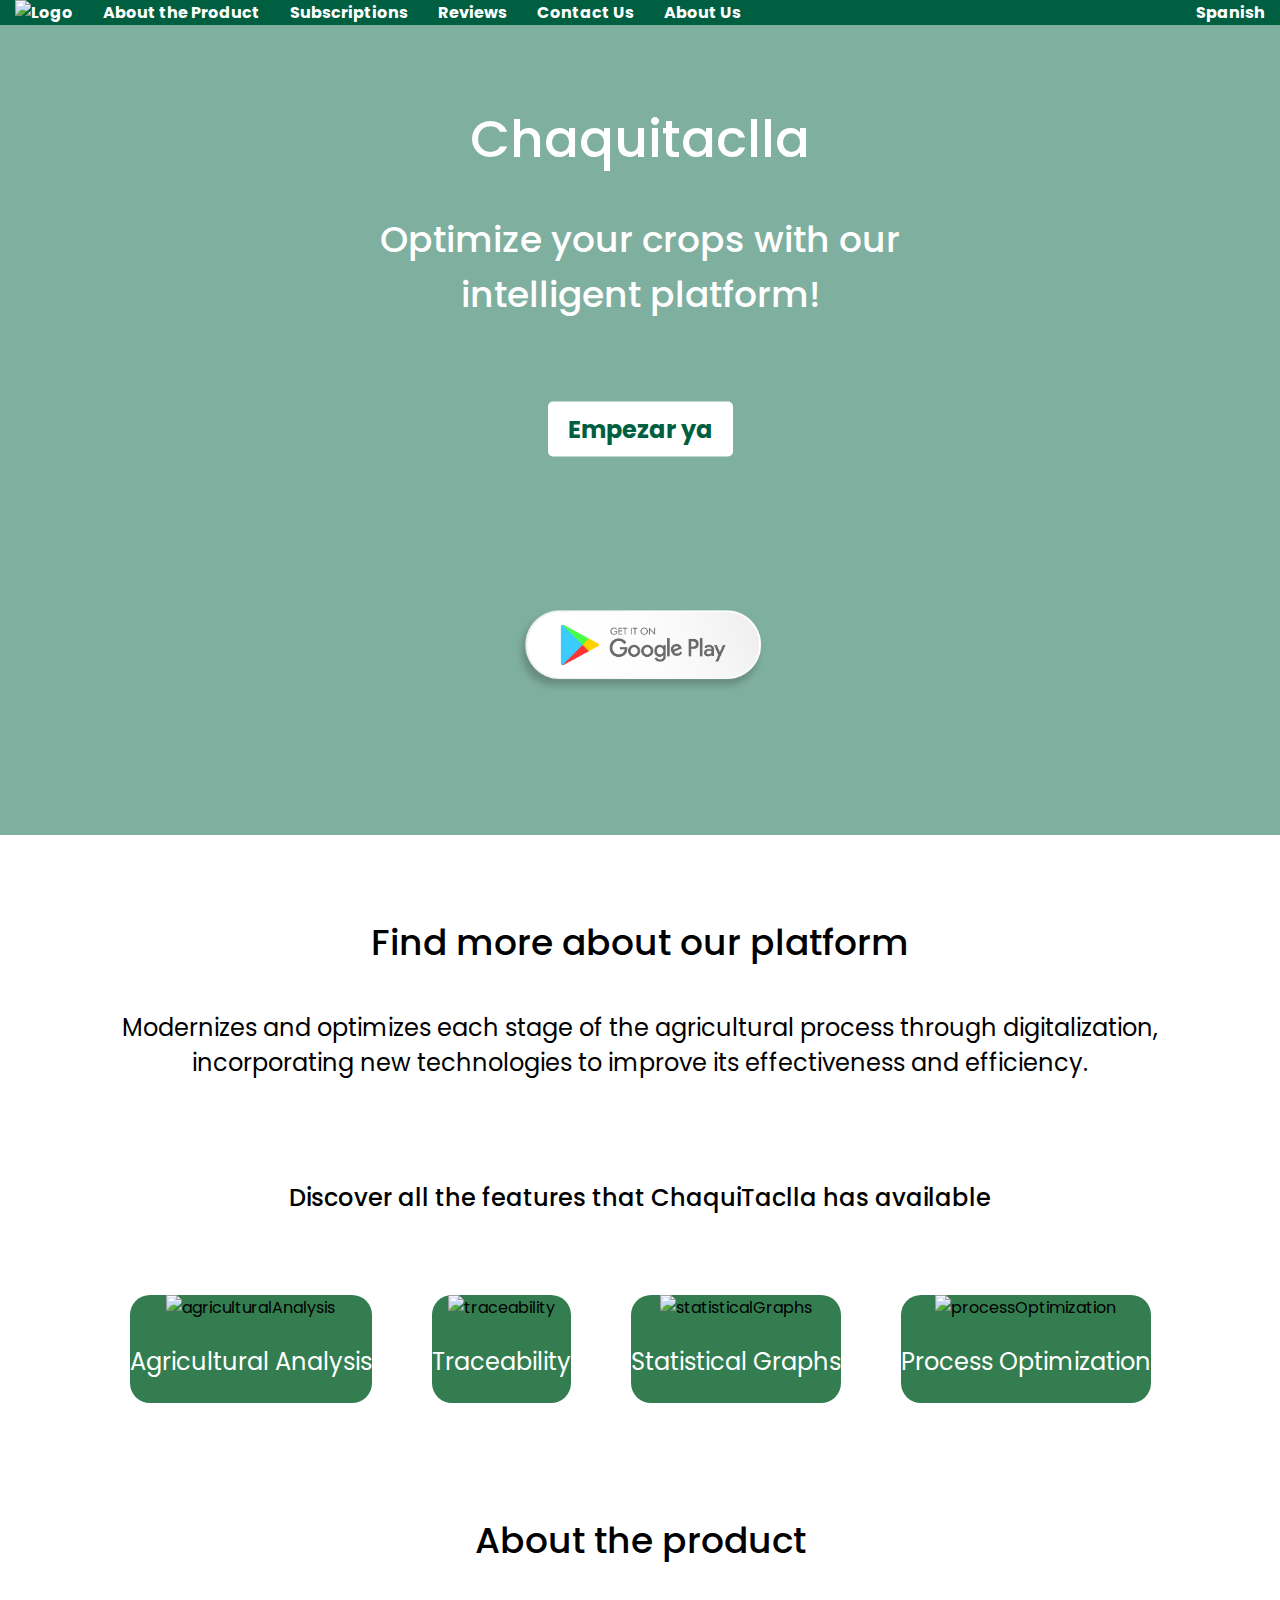
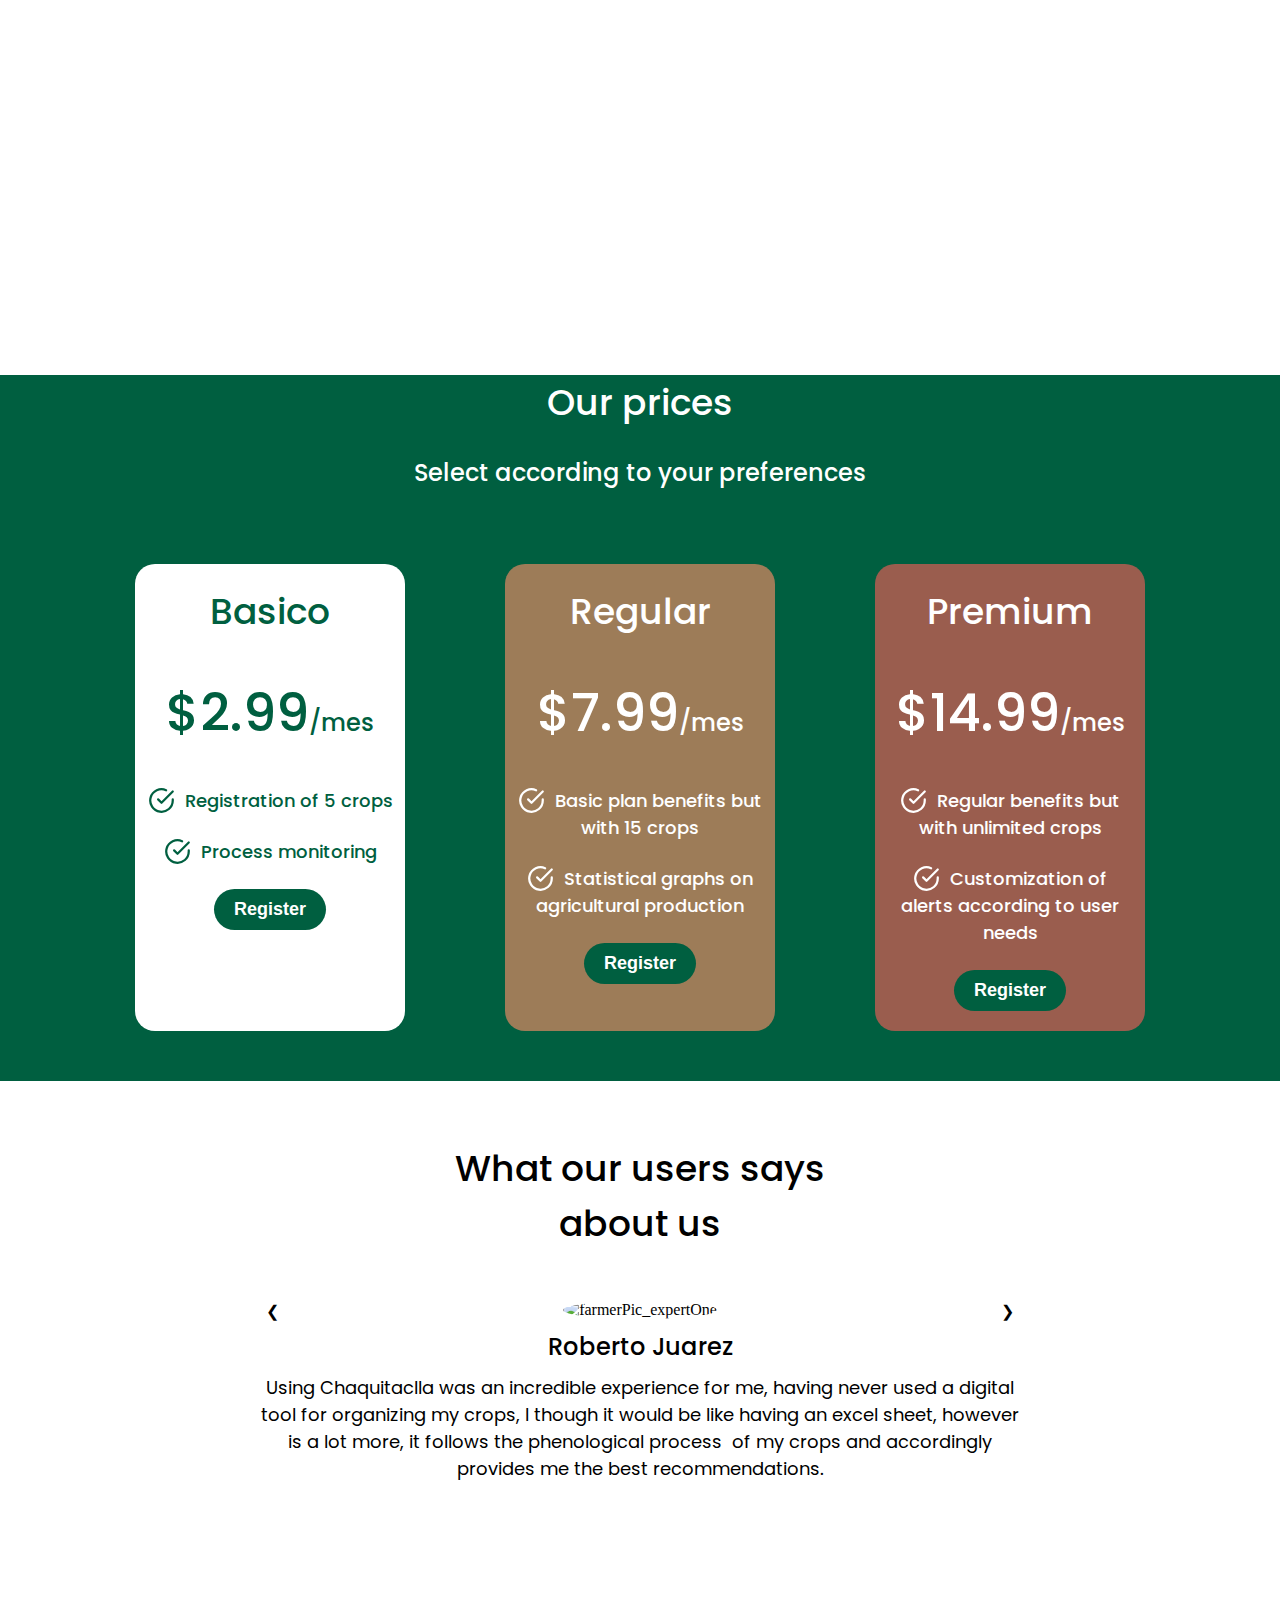
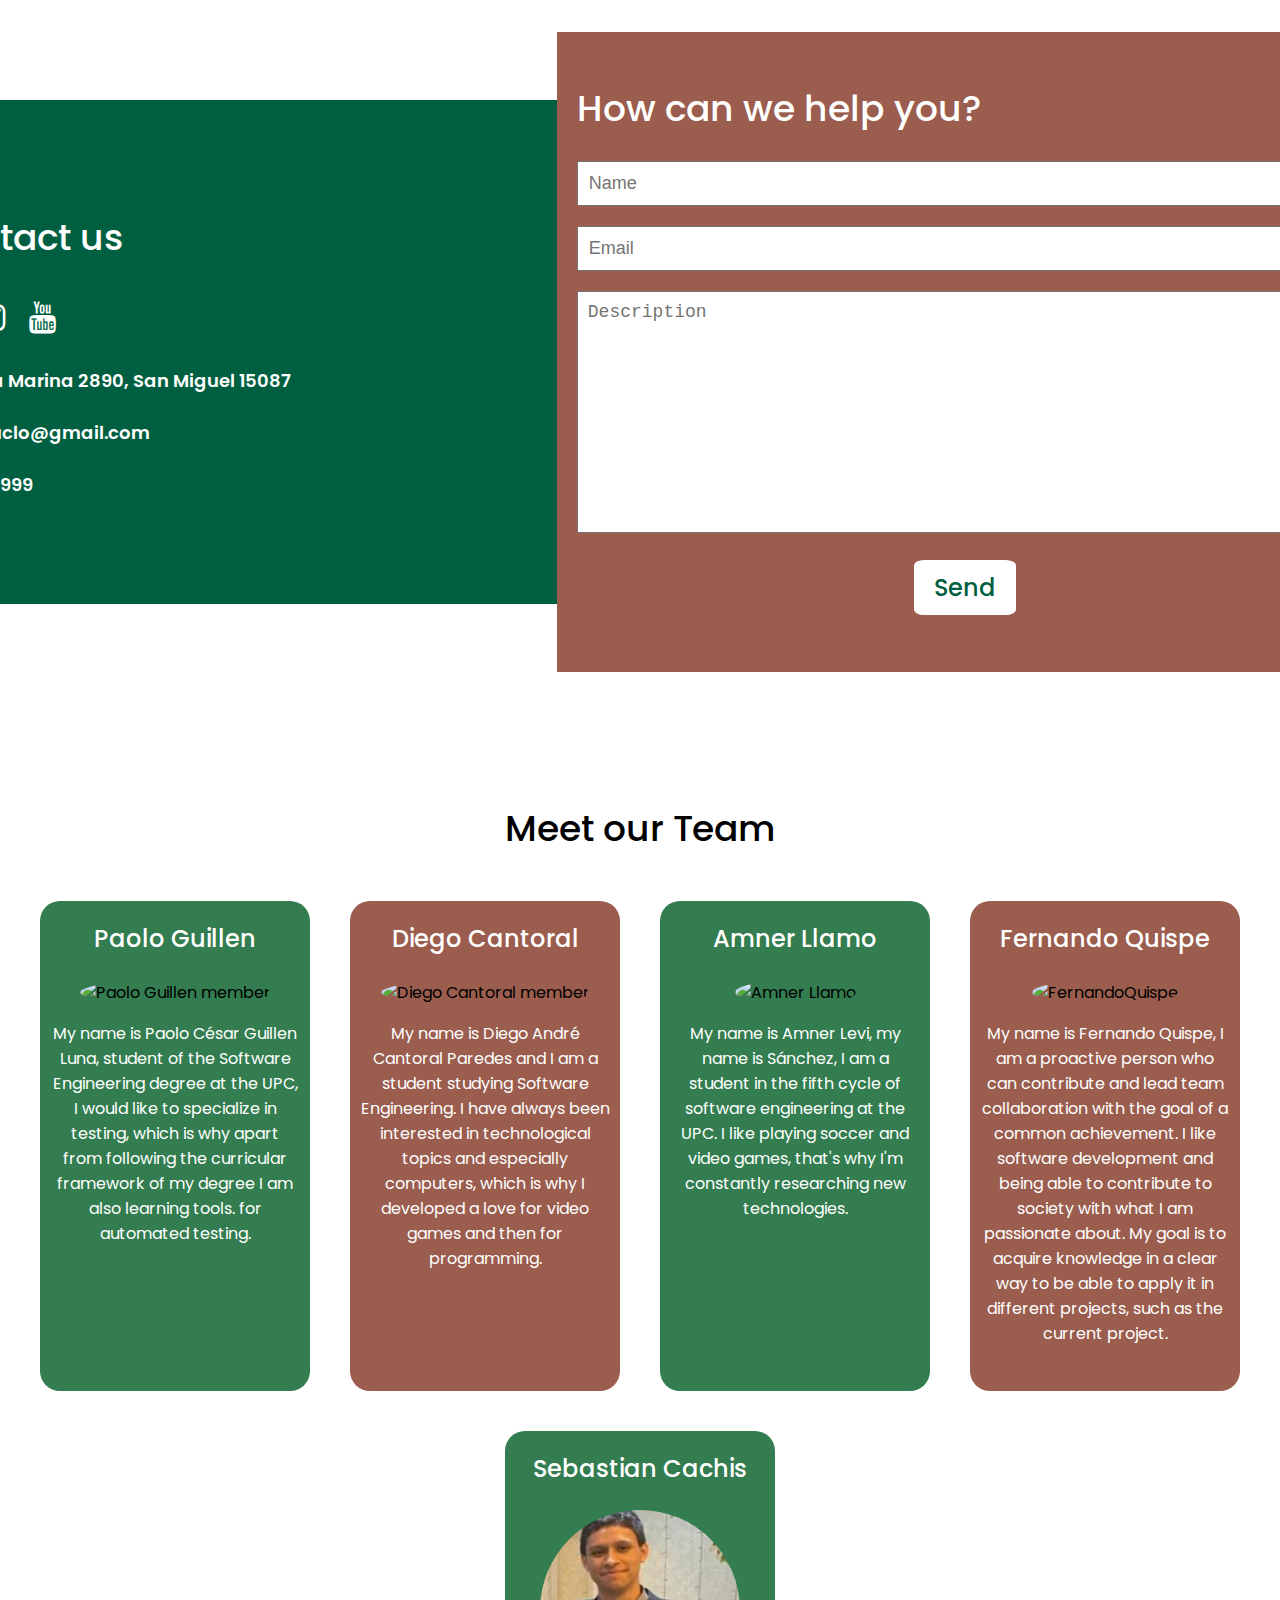
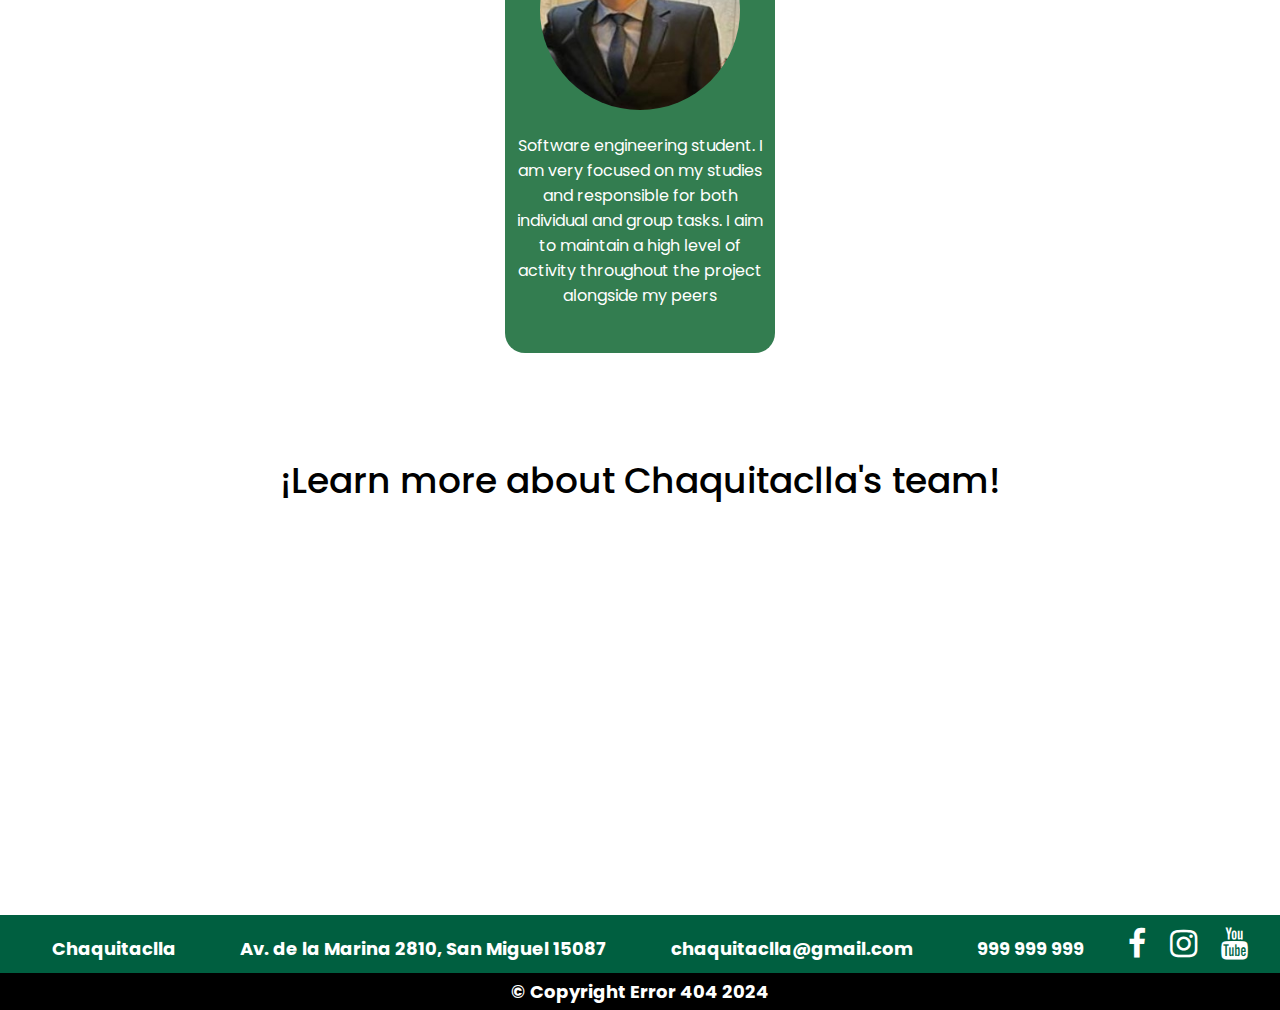
==== index.html @ acc9e149 "feat: added playstore logo" ====
<!DOCTYPE html>
<html lang="en">
<head>
    <meta charset="UTF-8">
    <meta http-equiv="X-UA-Compatible" content="IE=edge">
    <meta name="viewport" content="width=device-width, initial-scale=1.0">
    <link rel="preconnect" href="https://fonts.googleapis.com">
    <link rel="preconnect" href="https://fonts.gstatic.com" crossorigin>
    <link rel="stylesheet" href="https://cdnjs.cloudflare.com/ajax/libs/font-awesome/4.7.0/css/font-awesome.min.css">
    <link href="https://fonts.googleapis.com/css2?family=Poppins:ital,wght@0,100;0,200;0,300;0,400;0,500;0,600;0,700;0,800;0,900;1,100;1,200;1,300;1,400;1,500;1,600;1,700;1,800;1,900&display=swap" rel="stylesheet">
    <title>ChaquitacllaLandingPage</title>
    <link rel="stylesheet" type="text/css" href="styles.css">
</head>
<body>
    <nav>
        <div class="left">
            <a href="#home" class="logo">
                <img src="images/ChaquitacllaLogo.jpeg" alt="Logo">
            </a>
            <a href="#about-product">About the Product</a>
            <a href="#subscriptions">Subscriptions</a>
            <a href="#reviews">Reviews</a>
            <a href="#contact-us">Contact Us</a>
            <a href="#about-us">About Us</a>
        </div>

        <div class="right">
            <a href="index-es.html">Spanish</a>
        </div>
    
    </nav>

    <section id="home">
        <div class="overlay"></div> 
        <div class="centered-text">
            <h1>Chaquitaclla</h1>
            <h2>Optimize your crops with our intelligent platform!</h2> 
            <div class="white-button">
                <a href="" class="button">Empezar ya</a>
            </div>
            <div class="playstore-image">
                <img src="images/playstore.png" alt="Descargar en Play Store">
            </div>            
        </div>
    </section>

    <section id="about-product">
        <h2>Find more about our platform</h2>
        <p class="largeText">Modernizes and optimizes each stage of the agricultural process through digitalization, incorporating new technologies to improve its effectiveness and efficiency.</p>
        <h3>Discover all the features that ChaquiTaclla has available</h3>
        <div class="image-grid">
            <div class="image-item">
                <img src="images/analysis-removebg-preview.png" alt="agriculturalAnalysis" >
                <p class="image-description">Agricultural Analysis</p>
            </div>
            <div class="image-item">
                <img src="images/traceabilty-removebg-preview.png" alt="traceability">
                <p class="image-description">Traceability</p>
            </div>
            <div class="image-item">
                <img src="images/statistics-removebg-preview.png" alt="statisticalGraphs">
                <p class="image-description">Statistical Graphs</p>
            </div>
            <div class="image-item">
                <img src="images/processoptimization-removebg-preview.png" alt="processOptimization">
                <p class="image-description">Process Optimization</p>
            </div>
        </div>
    </section>
    
    <section id="about-product-video">
        <h2>About the product</h2>
    <iframe width="560" height="315" src="" frameborder="0" allow="accelerometer; autoplay; clipboard-write; encrypted-media; gyroscope; picture-in-picture" allowfullscreen></iframe>
    </section>


    <section id="subscriptions">
        <h2>Our prices</h2>
        <h3>Select according to your preferences</h3>
        <div class="ourSubs">
        <div class="subNum">
            <h2>Basico</h2>
            <h1 class="dual-font-size">$2.99<span class="smallText">/mes</span></h1>
            <h4><span class="lucide--circle-check-big"></span>Registration of 5 crops</h4>
            <h4><span class="lucide--circle-check-big"></span>Process monitoring</h4>
            <button class="register-btn" onclick="window.location.href = 'src/ingreso/sign-up.html';">Register</button>
        </div>
        <div class="subNum">
            <h2>Regular</h2>
            <h1 class="dual-font-size">$7.99<span class="smallText">/mes</span></h1>
            <h4><span class="lucide--circle-check-big"></span>Basic plan benefits but with 15 crops</h4>
            <h4><span class="lucide--circle-check-big"></span>Statistical graphs on agricultural production</h4>
            <button class="register-btn" onclick="window.location.href = 'src/ingreso/sign-up.html';">Register</button> 
        </div>
        <div class="subNum">
            <h2>Premium</h2>
            <h1 class="dual-font-size">$14.99<span class="smallText">/mes</span></h1>
            <h4><span class="lucide--circle-check-big"></span>Regular benefits but with unlimited crops</h4>
            <h4><span class="lucide--circle-check-big"></span>Customization of alerts according to user needs</h4>
            <button class="register-btn" onclick="window.location.href = 'src/ingreso/sign-up.html';">Register</button> 
        </div>
    </div>
    </section>




    <section id="reviews">
    <div class="testimonial-container">
        <h2>What our users says about us</h2>
        <div class="testimonial-slide active">
            <img src="images/farmerPicOne.jpg" alt="farmerPic_expertOne" class="testimonial-image">
            <div class="testimonial-name">Roberto Juarez</div>
            <div class="testimonial-text">Using Chaquitaclla was an incredible experience for me, having never used a digital tool for organizing my crops, I though it would be like having an excel sheet, however is a lot more, it follows the phenological process  of my crops and accordingly provides me the best recommendations.</div>
        </div>
        <div class="testimonial-slide">
            <img src="images/farmerPicTwo.jpg" alt="farmerPic_amateur" class="testimonial-image">
            <div class="testimonial-name">Maria Benedictina</div>
            <div class="testimonial-text">"Chaquitaclla provided me with a variety of tools, from recommendations to management options, overall it is a wonderful app for everyone who is still an amateur in this field."</div>
        </div>
        <div class="testimonial-slide">
            <img src="images/FarmerPicThree.jpg" alt="farmerPic_expertTwo" class="testimonial-image">
            <div class="testimonial-name">Luis Alca</div>
            <div class="testimonial-text">"Having never been used to technology, I came with the thinking that Chaquitaclla would be pretty hard to use; however, it was the complete opposite. The app is easy to use and user-friendly, something I'm pretty grateful for. After all, this is the first time I've been using a tool of this kind to manage my crops."</div>
        </div>
        <div class="testimonial-arrows left" onclick="changeTestimonial(-1)">&#10094;</div>
        <div class="testimonial-arrows right" onclick="changeTestimonial(1)">&#10095;</div>
    </div>
    </section>

    <section id="contact-us">
        <div class="contact-container">
            <div class="info">
                <h2>Contact us</h2>
                <p><a class="social-icons" href="https://www.facebook.com"><i class="fa fa-facebook-f"></i></a>
                    <a class="social-icons" href="https://www.instagram.com"><i class="fa fa-instagram"></i></a>
                    <a class="social-icons" href="https://www.youtube.com"><i class="fa fa-youtube"></i></a></p>
                <p>Av. de la Marina 2890, San Miguel 15087</p>
                <p>choclauclo@gmail.com</p>
                <p>999 999 999</p>
            </div>
        
            <div class="form">
                <h2>How can we help you?</h2>
                <form action="/submit_form" method="post">
                    <input type="text" name="name" placeholder="Name" required>
                    <input type="email" name="email" placeholder="Email" required>
                    <textarea name="description" placeholder="Description" required></textarea>
                    <button type="submit">Send</button>
                </form>
            </div>
        </div>        
    </section>

    <section id="about-us">

    <h2>Meet our Team</h2>
    <div class="our_team">
        <div class="team_member">
            <h3>Paolo Guillen</h3>
            <img src="images/paoloPhoto.jpg" alt="Paolo Guillen member" class="testimonial-image" >
          <p>My name is Paolo César Guillen Luna, student of the Software Engineering degree at the UPC, I would like to specialize in testing, which is why apart from following the curricular framework of my degree I am also learning tools. for automated testing.</p>
        </div>
        <div class="team_member">
            <h3>Diego Cantoral</h3>
            <img src="images/diegoPhoto.PNG" alt="Diego Cantoral member" class="testimonial-image">
          <p>My name is Diego André Cantoral Paredes and I am a student studying Software Engineering. I have always been interested in technological topics and especially computers, which is why I developed a love for video games and then for programming. </p>
        </div>
        <div class="team_member">
            <h3>Amner Llamo</h3>
            <img src="images/Amner.jpeg" alt="Amner Llamo"  class="testimonial-image">
          <p>My name is Amner Levi, my name is Sánchez, I am a student in the fifth cycle of software engineering at the UPC. I like playing soccer and video games, that's why I'm constantly researching new technologies. </p>
        </div>
        <div class="team_member">
            <h3>Fernando Quispe</h3>
             <img src="images/FernandoQuispe.png" alt="FernandoQuispe"  class="testimonial-image">
          <p>My name is Fernando Quispe, I am a proactive person who can contribute and lead team collaboration with the goal of a common achievement. I like software development and being able to contribute to society with what I am passionate about. My goal is to acquire knowledge in a clear way to be able to apply it in different projects, such as the current project.</p>
        </div>  
        <div class="team_member">
        <h3>Sebastian Cachis</h3>
             <img src="images/cachis.jpg" alt="SebastianCachis"  class="testimonial-image">
          <p>Software engineering student. I am very focused on my studies and responsible for both individual and group tasks. I aim to maintain a high level of activity throughout the project alongside my peers</p>
        </div>
    </div>
  
    </section>

    <section id="about-team-video">
    <h2>¡Learn more about Chaquitaclla's team!</h2>
    <iframe width="560" height="315" src="" frameborder="0" allow="accelerometer; autoplay; clipboard-write; encrypted-media; gyroscope; picture-in-picture" allowfullscreen></iframe>
    </section>




    <footer id="footerOne">
        <a class="normal">Chaquitaclla</a>
        <a class="normal">Av. de la Marina 2810, San Miguel 15087</a>
        <a class="normal">chaquitaclla@gmail.com</a>
        <a class="normal">999 999 999</a>
        <a class="social-icons" href="https://www.facebook.com"><i class="fa fa-facebook-f"></i></a>
        <a class="social-icons" href="https://www.instagram.com"><i class="fa fa-instagram"></i></a>
        <a class="social-icons" href="https://www.youtube.com"><i class="fa fa-youtube"></i></a>
    </footer>   
    
    <footer id="footerTwo">
        <a>&copy; Copyright Error 404 2024</a>
    </footer>

    <script src="script.js"></script>
</body>
</html>
---- styles.css ----
body {
    margin: 0;
}

nav {
    background-color: #005F40;
    display: flex;
    justify-content: space-between;
    align-items: center;
    overflow: hidden;
}

nav a {
    
    float: left;
    display: block;
    color: white;
    font-size: 16px;
    font-family: "Poppins", sans-serif;
    font-weight: bold;
    text-align: center;
    padding: 0px 15px;
    text-decoration: none;
}
.playstore-image {
    text-align: center;
    margin-top: 200px;  
}

.playstore-image img {
    width: 40%;
}

nav img {
    max-height: 80px;
}

nav .left {
    display: flex;
    align-items: center;
}
.nav .right {
    display: flex;
    align-items: center;
}

#home {
    position: relative; 
    min-height: 90vh;
    background-image: url("images/backgroundHome.jpg");
    background-repeat: no-repeat;
    background-size: cover;
    background-position: center;
}

.overlay {
    position: absolute;
    top: 0;
    left: 0;
    width: 100%;
    height: 100%;
    background-color: rgba(0, 95, 64, 0.5); 
}


.centered-text {
    text-align: center;
    position: absolute;
    top: 45%;
    left: 50%;
    transform: translate(-50%, -50%);
    color: rgb(255, 255, 255);
}

.centered-text h1 {
    font-size: 52px;
    font-family: "Poppins", sans-serif;
    font-weight: 500;
    font-style: normal; 
    margin-top: 20px; 
}

.centered-text h2 {
    font-size: 36px;
    font-family: "Poppins", sans-serif;
    font-weight: 500;
    font-style: normal; 
    margin-top: 20px; 
}

.white-button {
    text-align: center;
    position: relative;
    top: 50px;
}

.button {
    display: inline-block;
    background-color: white;
    color: #005F40;
    padding: 10px 20px;
    border-radius: 5px;
    text-decoration: none;
    font-size: 24px;
    font-family: "Poppins", sans-serif;
    font-weight: 700;
    font-style: normal;
    transition: background-color 0.3s ease;
}

.button:hover {
    background-color: #f0f0f0;
}

/*aAbout the product*/
#about-product {
    margin: 0;
    padding: 0;
    box-sizing: border-box;
    font-family: "Poppins", sans-serif;
    font-style: normal;
    margin-top: 80px;
    text-align: center;
    margin-bottom: 60px;
}

#about-product h2 {
    font-size: 36px;
    color: #000000;
    font-weight: 500;
    margin-bottom: 25px;
}

#about-product .largeText {
    color: #000000;
    font-size: 24px;
    font-weight: 400;
    margin: 40px;
    padding: 0px 20px;
}

#about-product h3 {
    color: #000000;
    font-size: 24px;
    font-weight: 500;
    margin-top: 100px;
    padding: 0px 20px;
}

.image-grid {
    display: flex;
    justify-content: center;
    flex-wrap: wrap;
    margin-top: 50px;
    width: auto;
}

.image-item {
    margin: 30px 30px;
    text-align: center;
    background-color: #337D50;
    border-radius: 20px;
}

.image-item img {
    width: 350px;
    height: 300px;
}

.image-item p {
    font-family: "Poppins", sans-serif;
    font-size: 24px;
    font-style: bold;
    color: #ffffff;
}


/* Placeholder section for video about the product */


#about-product-video {
    margin: 0;
    padding: 0;
    box-sizing: border-box;
    font-family: "Poppins", sans-serif;
    font-style: normal;
    margin-top: 80px;
    text-align: center;
    margin-bottom: 60px;
}

#about-product-video h2 {
    font-size: 36px;
    color: #000000;
    font-weight: 500;
    margin-bottom: 25px;
}

#about-product-video h3 {
    color: #000000;
    font-size: 24px;
    font-weight: 500;
    margin-top: 100px;
    padding: 0px 20px;
}

/* Placeholder section for video about the team */
#about-team-video {
    margin: 0;
    padding: 0;
    box-sizing: border-box;
    font-family: "Poppins", sans-serif;
    font-style: normal;
    margin-top: 80px;
    text-align: center;
    margin-bottom: 60px;
}

#about-team-video h2 {
    font-size: 36px;
    color: #000000;
    font-weight: 500;
    margin-bottom: 25px;
}

#about-team-video h3 {
    color: #000000;
    font-size: 24px;
    font-weight: 500;
    margin-top: 100px;
    padding: 0px 20px;
}

/*Subscriptions section*/
#subscriptions {
    margin:0;
    padding:0;
    box-sizing: border-box;
    font-family: "Poppins", sans-serif;
    font-style: normal;
    margin-top: 20px;
    text-align: center;
    margin-bottom: 60px;
    background-color: #005F40;
}

.dual-font-size {
    color: #FFFFFF;
    text-align: center;
    position: relative;
    font-weight: 500;
    font-size: 52px;
}


.dual-font-size .smallText{
    font-size: 24px;
}

#subscriptions h2{
    font-size: 36px;
    color: #ffffff;
    font-weight: 500;
    margin-bottom: 25px;
}

#subscriptions h3{
    color:#ffffff;
    font-size: 24px;
    font-weight: 500;
    margin-top: 0px;
}

#subscriptions .subNum h2{
    color:#FFFFFF;
    font-size: 36px;
    font-weight: 500;
    margin-top: 0px;

}
#subscriptions .subNum h4{
    font-size: 18px;
    font-weight: 500;
    margin-top: 0px;

}


#subscriptions  .ourSubs{
display: flex;
width: auto;
justify-content: center;
flex-wrap: wrap;
}

.ourSubs .subNum{
    width: 250px;
    margin: 50px;
    border-radius: 20px;
    padding: 20px 10px;
    color: #FFFFFF;
}

.lucide--circle-check-big {
    display: inline-block;
    width: 1.5em;
    height: 1.5em;
    --svg: url("data:image/svg+xml,%3Csvg xmlns='http://www.w3.org/2000/svg' viewBox='0 0 24 24'%3E%3Cg fill='none' stroke='%23000' stroke-linecap='round' stroke-linejoin='round' stroke-width='2'%3E%3Cpath d='M22 11.08V12a10 10 0 1 1-5.93-9.14'/%3E%3Cpath d='m9 11l3 3L22 4'/%3E%3C/g%3E%3C/svg%3E");
    background-color: white;
    -webkit-mask-image: var(--svg);
    mask-image: var(--svg);
    -webkit-mask-repeat: no-repeat;
    mask-repeat: no-repeat;
    -webkit-mask-size: 100% 100%;
    mask-size: 100% 100%;
    margin-bottom: -7px;
    margin-right: 10px;
}


#subscriptions .subNum:nth-child(1) h1,
#subscriptions .subNum:nth-child(1) h2,
#subscriptions .subNum:nth-child(1) h4{
    color: #005F40;
}

.subNum:nth-child(1) .lucide--circle-check-big  {
    background-color: #005F40;
}

.subNum:nth-child(1)  {
    background-color: #FFFFFF;
}

.subNum:nth-child(2) {
    background-color: #9D7C58;
}


.subNum:nth-child(3) {
    background-color: #9A5D4E;
}
.register-btn {
    background-color: #005F40; 
    border: none; 
    border-radius: 50px; 
    padding: 10px 20px; 
    font-size: 18px; 
    font-weight: 700;
    color: #FFFFFF; 
    cursor: pointer; 
}

.register-btn:hover {
    background-color: #005F40; 
}


/*Reviews Section*/
.testimonial-container {
    width: 60%;
    margin: 50px auto;
    position: relative;
    text-align: center;
}
.testimonial-container h2 {
    font-size: 36px;
    font-family: "Poppins", sans-serif;
    font-weight: 500;
    font-style: normal;
    width: 60%;
    margin: 50px auto;
    position: relative;
    text-align: center;
} 
.testimonial-slide {
    display: none;
}
.testimonial-slide.active {
    display: block;
}
.testimonial-image {
    border-radius: 50%;
    width: 200px;
    height: 200px;
    margin: 0 auto;
}
.testimonial-name { 
    font-size: 24px;
    font-family: "Poppins", sans-serif;
    font-weight: 500;
    font-style: normal;
    margin-top: 10px;   
}
.testimonial-text {
    font-size: 18px;
    font-family: "Poppins", sans-serif;
    font-weight: 400;
    font-style: normal;
    margin-top: 10px;
}
.testimonial-arrows {
    position: absolute;
    top: 50%;
    transform: translateY(-50%);
    cursor: pointer;
}
.testimonial-arrows.left {
    left: 10px;
}
.testimonial-arrows.right {
    right: 10px;
}

/*Contact us section*/

#contact-us {
    background: linear-gradient(to bottom, white 20%, #005F40 20%, #005F40 80%, white 80%);
    padding-top: 100px;
    padding-bottom: 100px;
    position: relative;
    display: flex; 
    justify-content: center; 
    align-items: center;

}


#contact-us h2{
    font-family: "Poppins", sans-serif;
    font-style: normal;
    font-size: 36px;
    font-weight: 500;
}
#contact-us p{
    font-family: "Poppins", sans-serif;
    font-style: normal;
    font-size: 18px;
    font-weight: 600;
    margin-bottom: 25px;
}


.contact-container {
    align-items: center;
    display: flex;
    justify-content: center;
    height: 100%;
}


.info {
    color: white;
    padding: 20px;
    position: relative;
    right: 10%; 
}

.form {
    background-color: #9A5D4E;
    font-family: "Poppins", sans-serif;
    font-style: normal;
    height: 600px; 
    padding: 20px;
    display: flex; 
    position: relative;
    flex-direction: column;
    left: 10%; 
}

.form h2{
    color: white;
    font-size: 36px;
    font-weight: 500;
    margin-bottom: 25px;
}

.form input[type="text"],
.form input[type="email"] {
    font-size: 18px;
    font-weight: 500;
}
.form textarea {
    font-size: 18px;
    font-weight: 500;
    height: 80%; 
}


input, textarea {
   width: calc(100% - 40px);
   margin-bottom: 20px;
   padding:10px; 
}

.form button {
    font-family: "Poppins", sans-serif;
    font-style: normal;
    font-weight: 500;
    display: block;
    margin: 0 auto;
    border: none; 
    background-color: white; 
    font-size: 24px; 
    color: #005F40; 
    border-radius: 10%; 
    padding: 10px;
    padding-right: 20px;
    padding-left: 20px;
}





/*About us section*/
#about-us {
    margin:0;
    padding:0;
    box-sizing: border-box;
    font-family: "Poppins", sans-serif;
    font-style: normal;
    margin-top: 20px;
    text-align: center;
    margin-bottom: 60px;
}


#about-us h2{
    font-size: 36px;
    color: #000000;
    font-weight: 500;
    margin-bottom: 25px;
}

#about-us h3{
    color:#FFFFFF;
    font-size: 24px;
    font-weight: 500;
    margin-top: 0px;
}

#about-us p{
    color:#FFFFFF;
    font-size: 16px;
    font-weight: 400;
    margin-bottom: 25px;
}



#about-us  .our_team{
display: flex;
width: auto;
justify-content: center;
flex-wrap: wrap;
}

 .our_team .team_member{
    width: 250px;
    margin:20px;
    border-radius: 20px;
    padding: 20px 10px;
}


.team_member:nth-child(even) {
    background-color: #9A5D4E;
}
.team_member:nth-child(odd) {
    background-color: #337D50;
}



/*Footer section*/
footer {
    background-color: black;
    color: white;
    text-align: center;
    padding: 5px 0; 
    font-size: 18px;
    font-family: "Poppins", sans-serif;
    font-weight: 700;
    font-style: normal;
}

#footerOne{
    background-color: #005F40;
}

#footerOne .normal{
    padding: 30px;
}

 .social-icons {
    margin-left: auto; 
    font-size: 32px;
    padding: 10px;
    color: white;
}
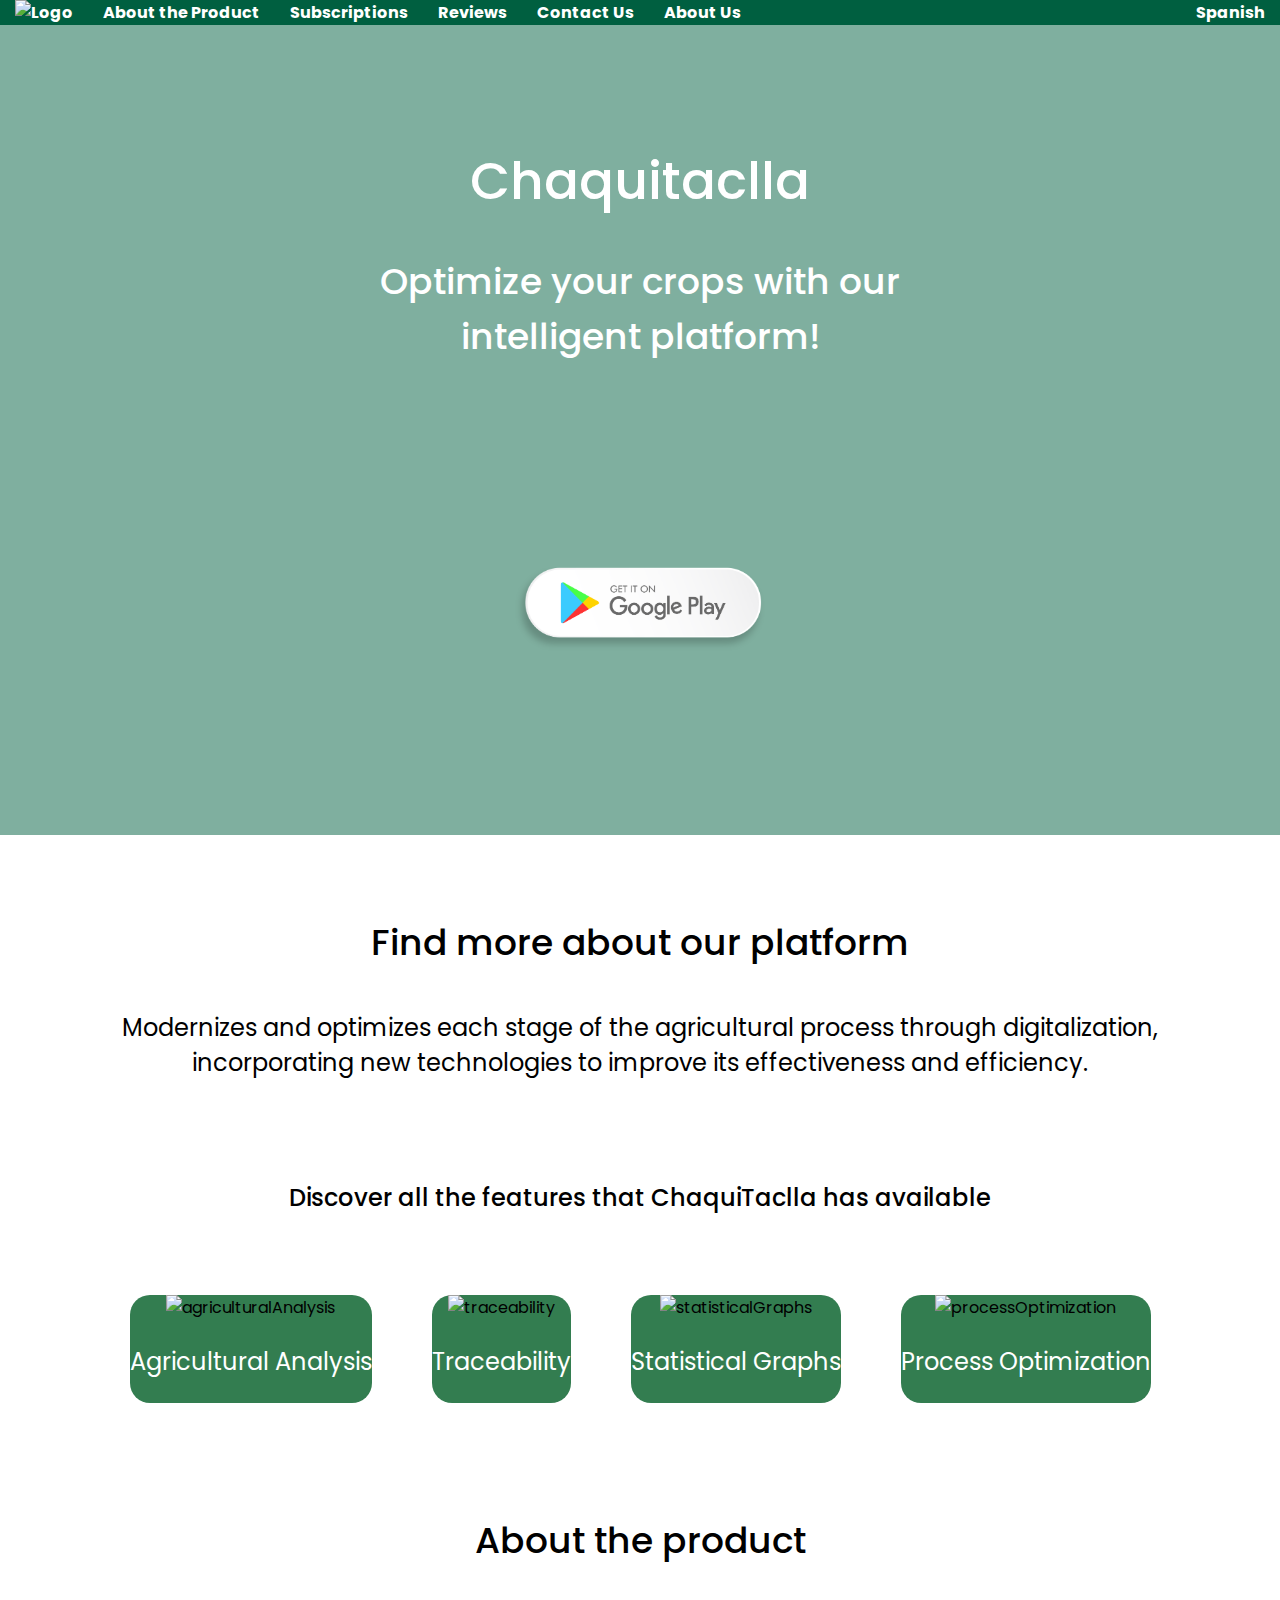
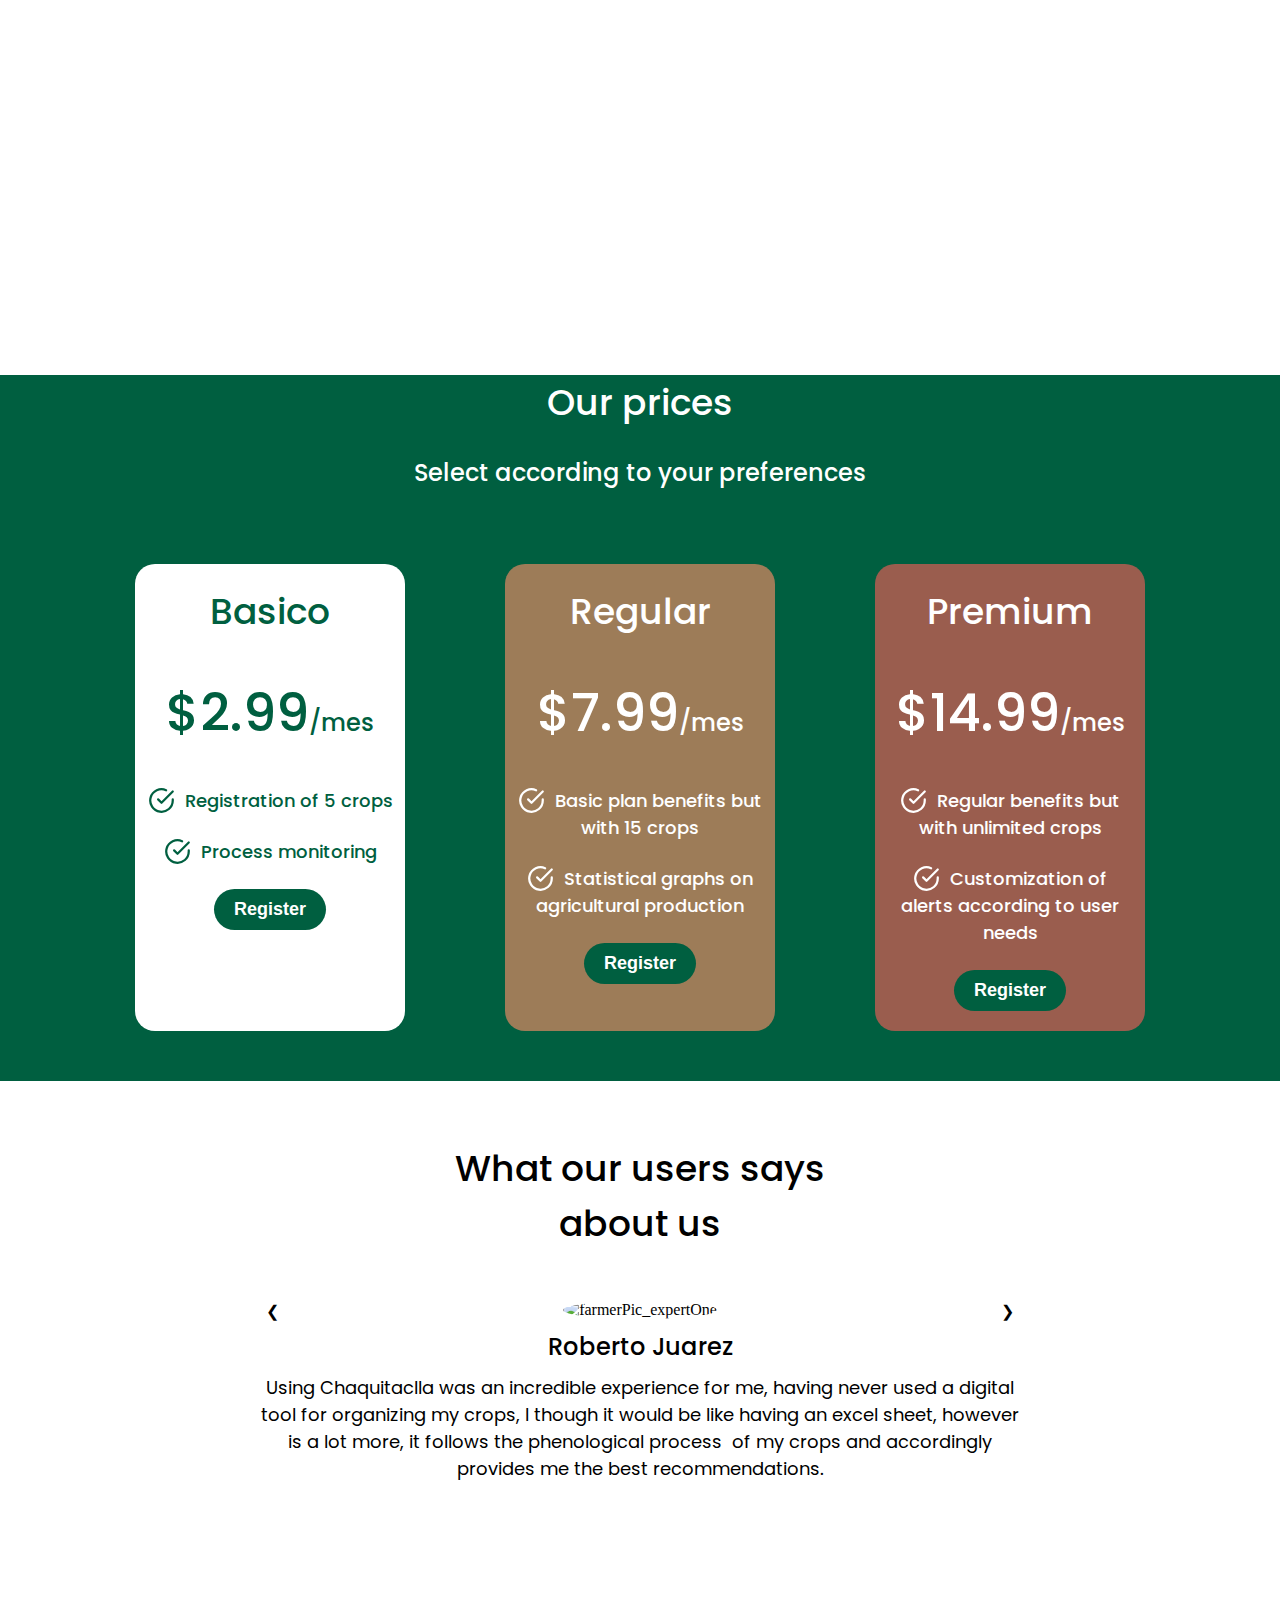
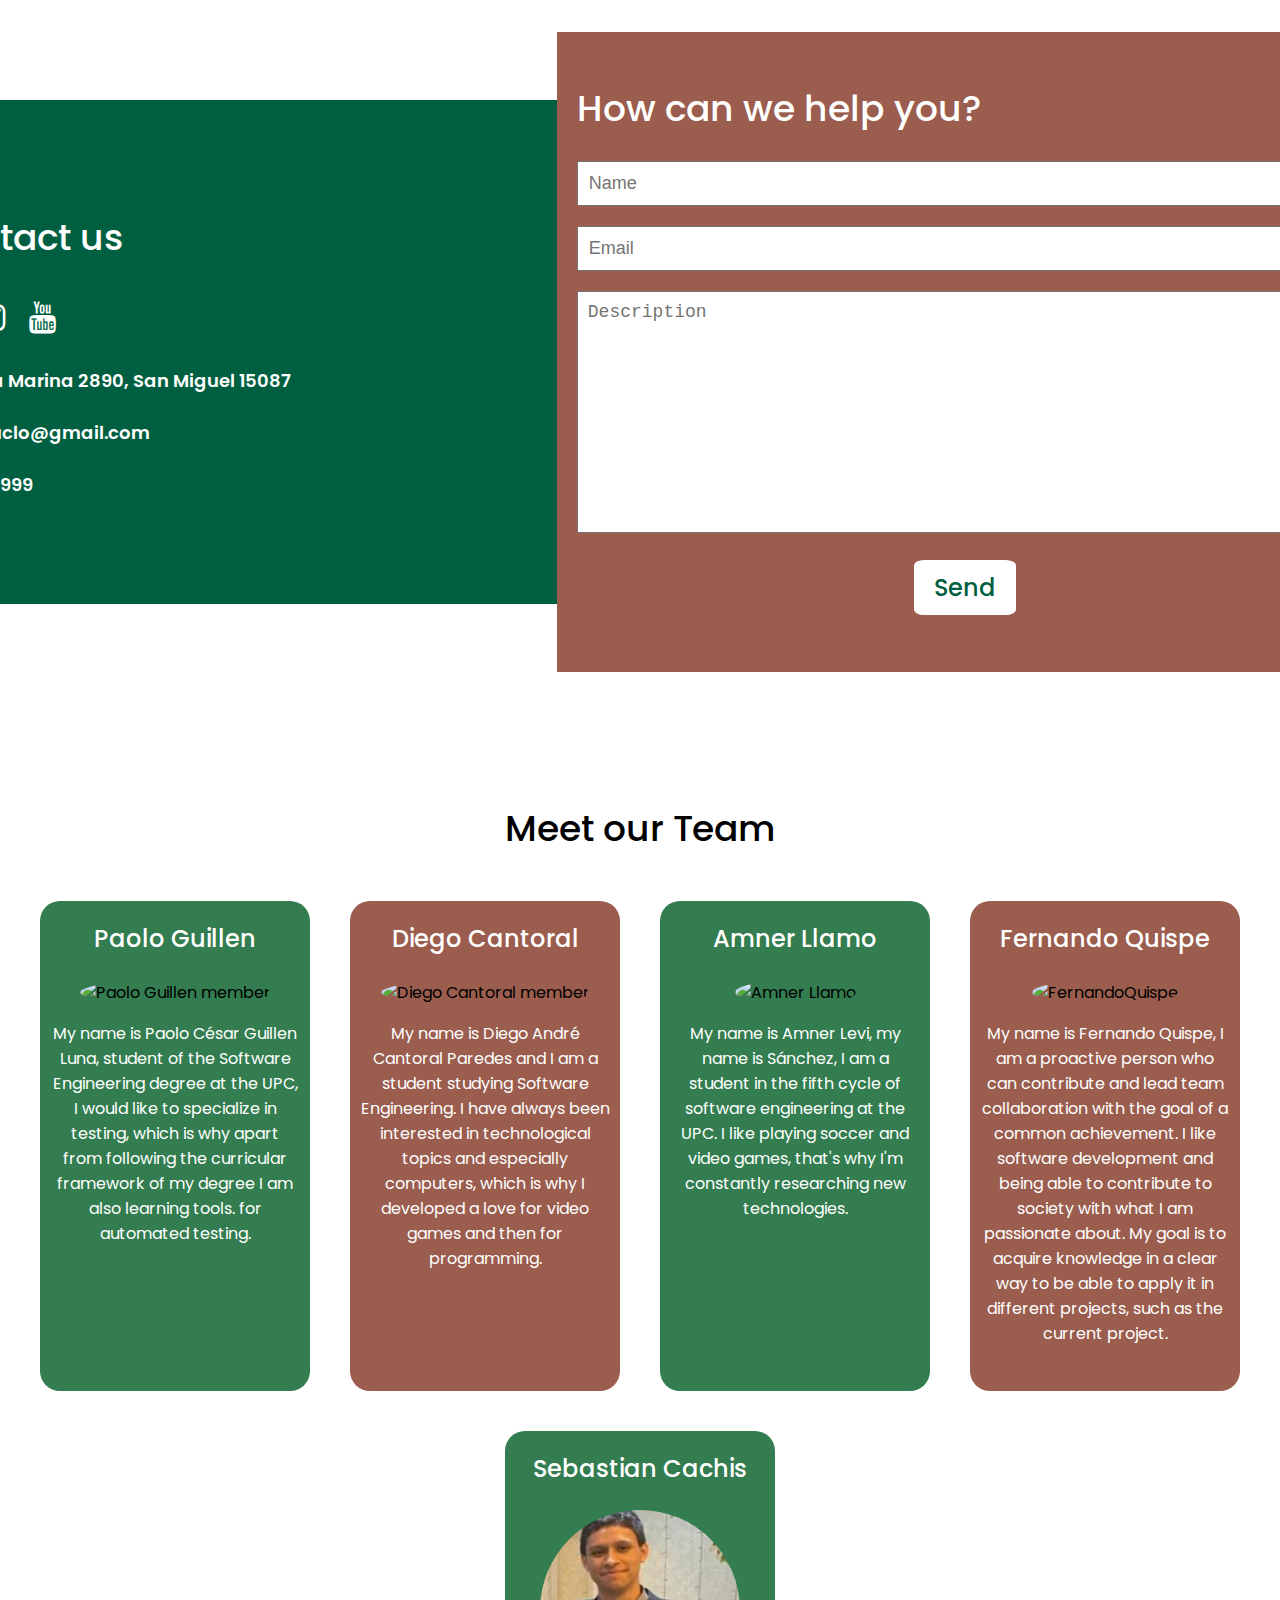
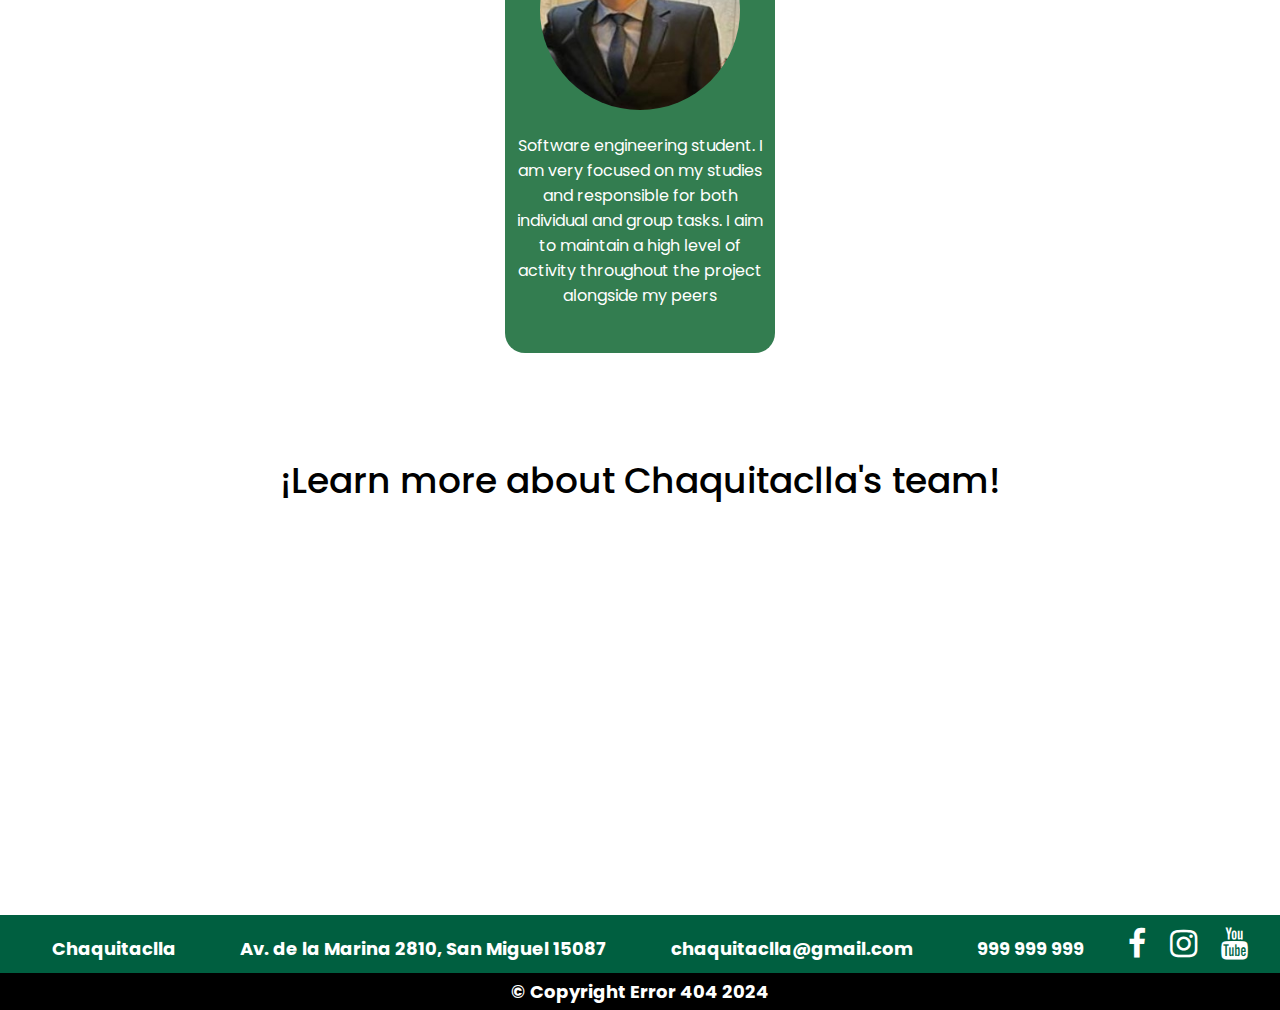
==== commit fd3b3628: "refacotr: delected unnecesary line of code" ====
--- a/index.html
+++ b/index.html
@@ -35,9 +35,6 @@
         <div class="centered-text">
             <h1>Chaquitaclla</h1>
             <h2>Optimize your crops with our intelligent platform!</h2> 
-            <div class="white-button">
-                <a href="" class="button">Empezar ya</a>
-            </div>
             <div class="playstore-image">
                 <img src="images/playstore.png" alt="Descargar en Play Store">
             </div>            
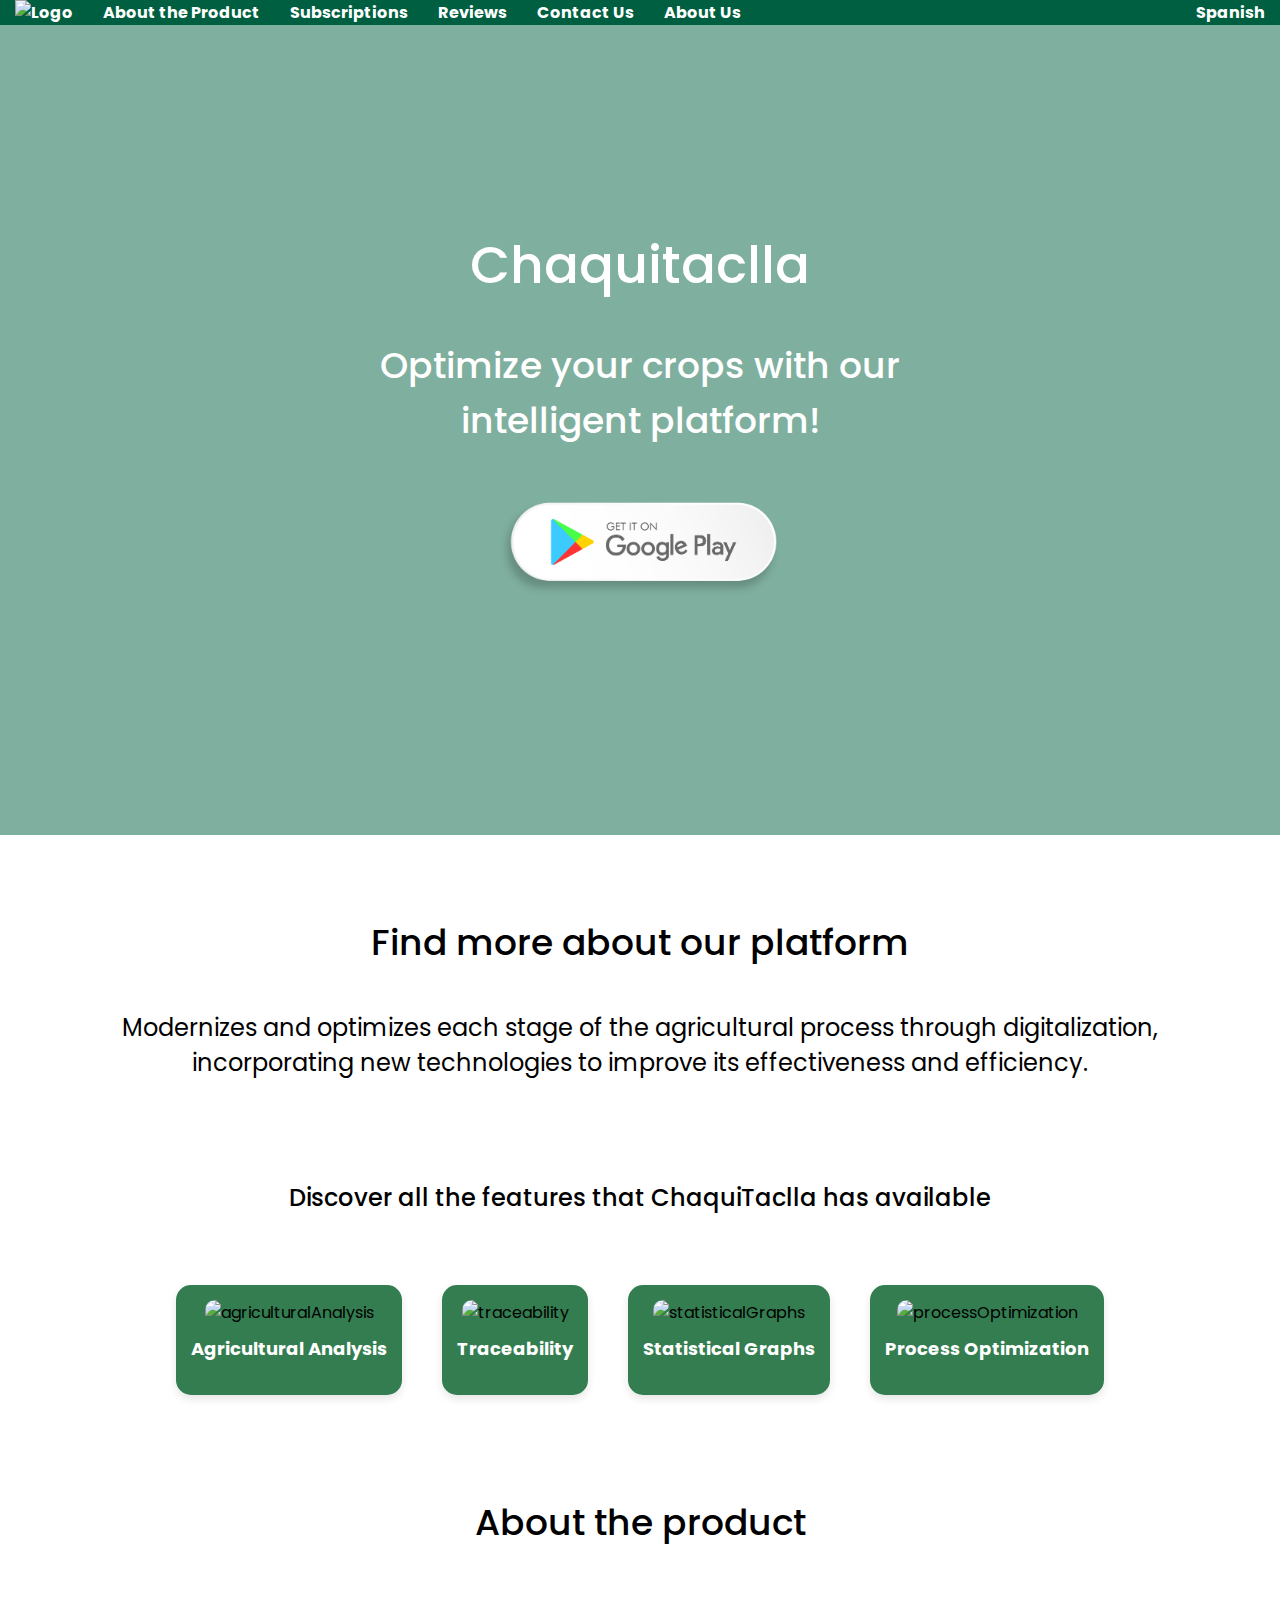
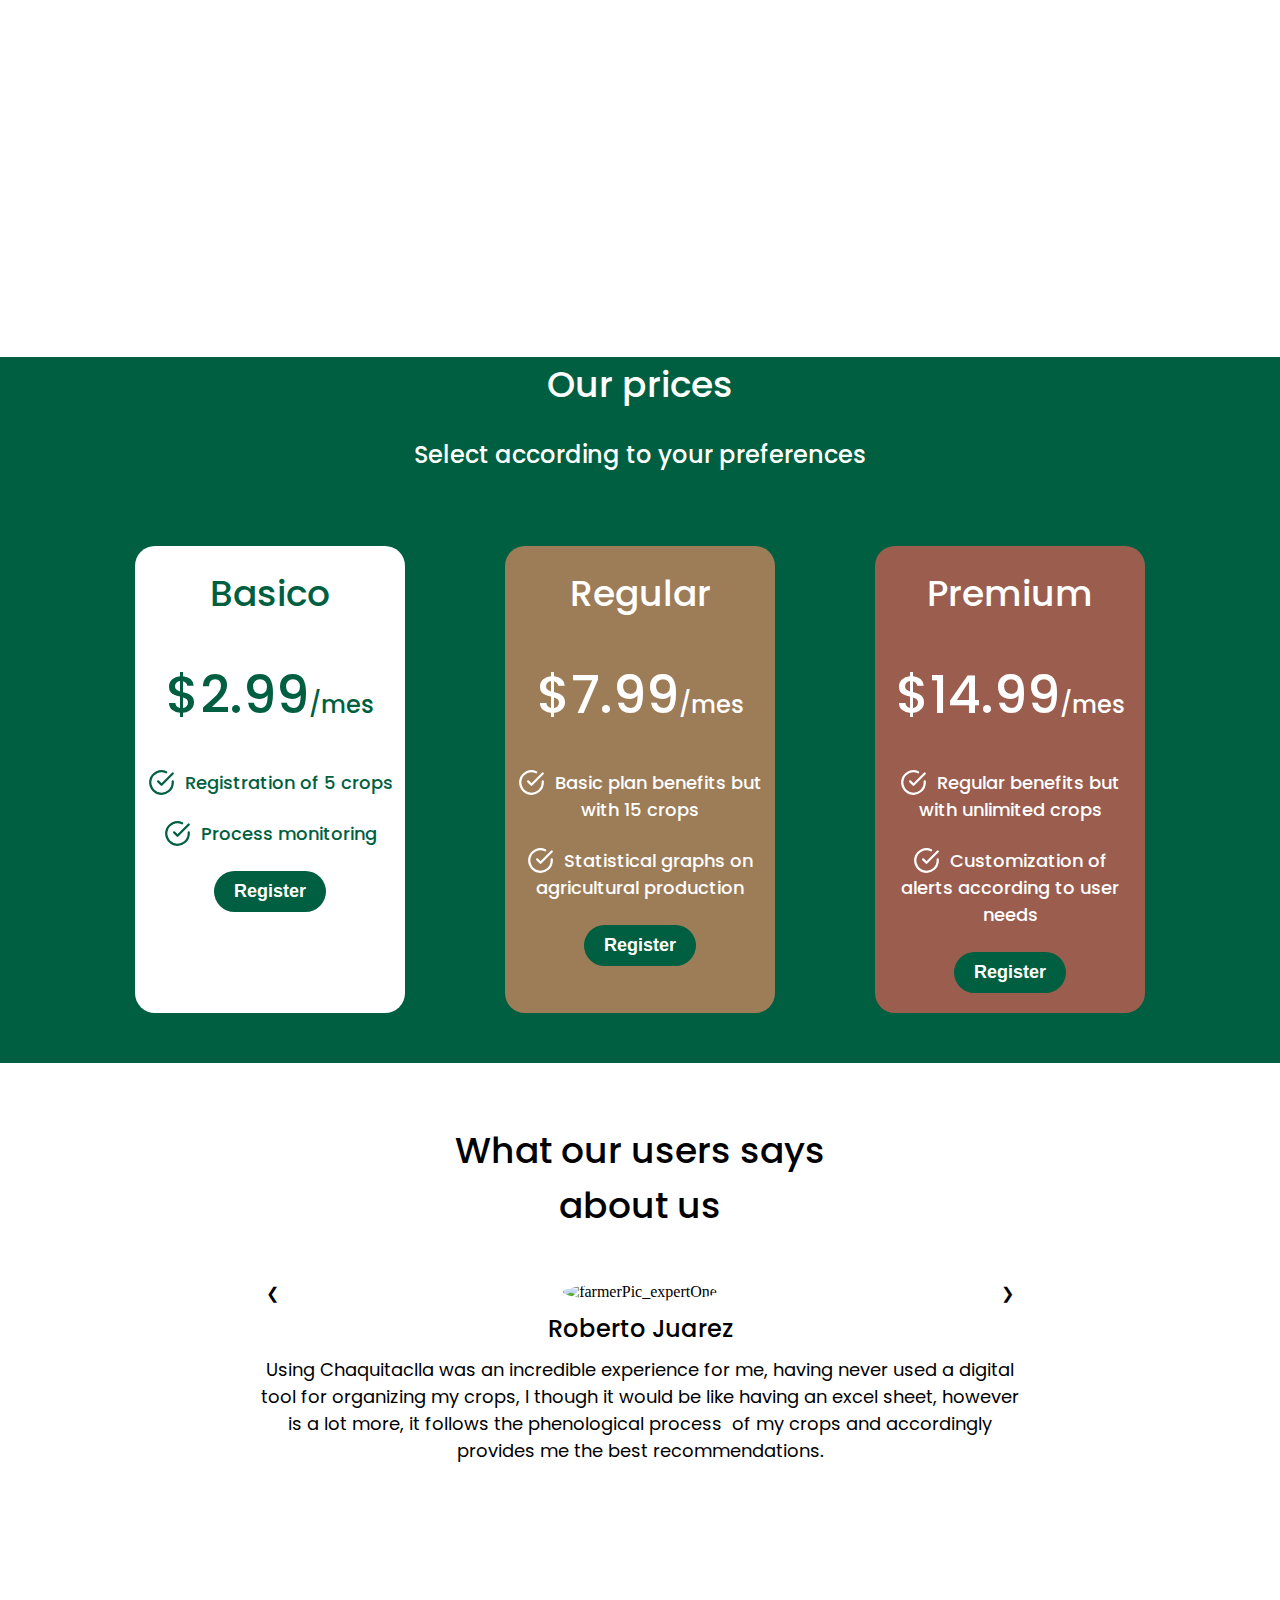
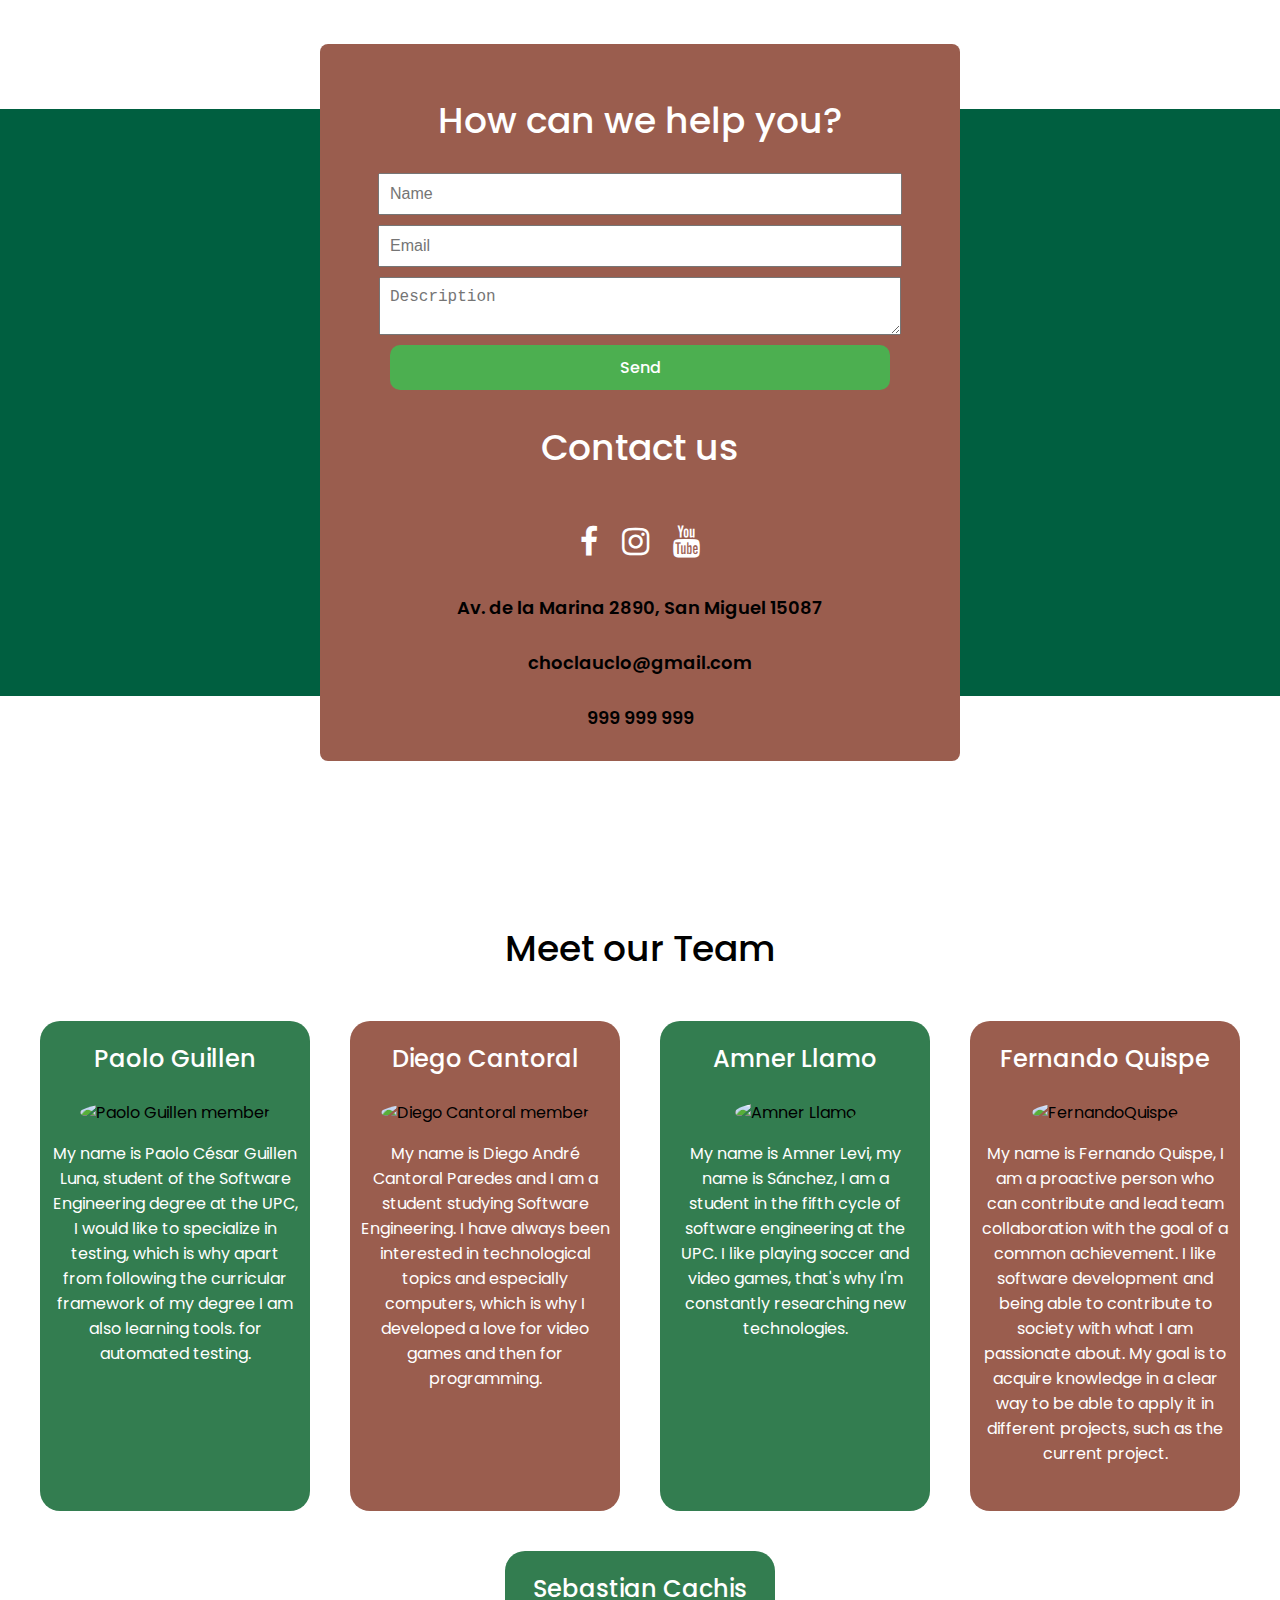
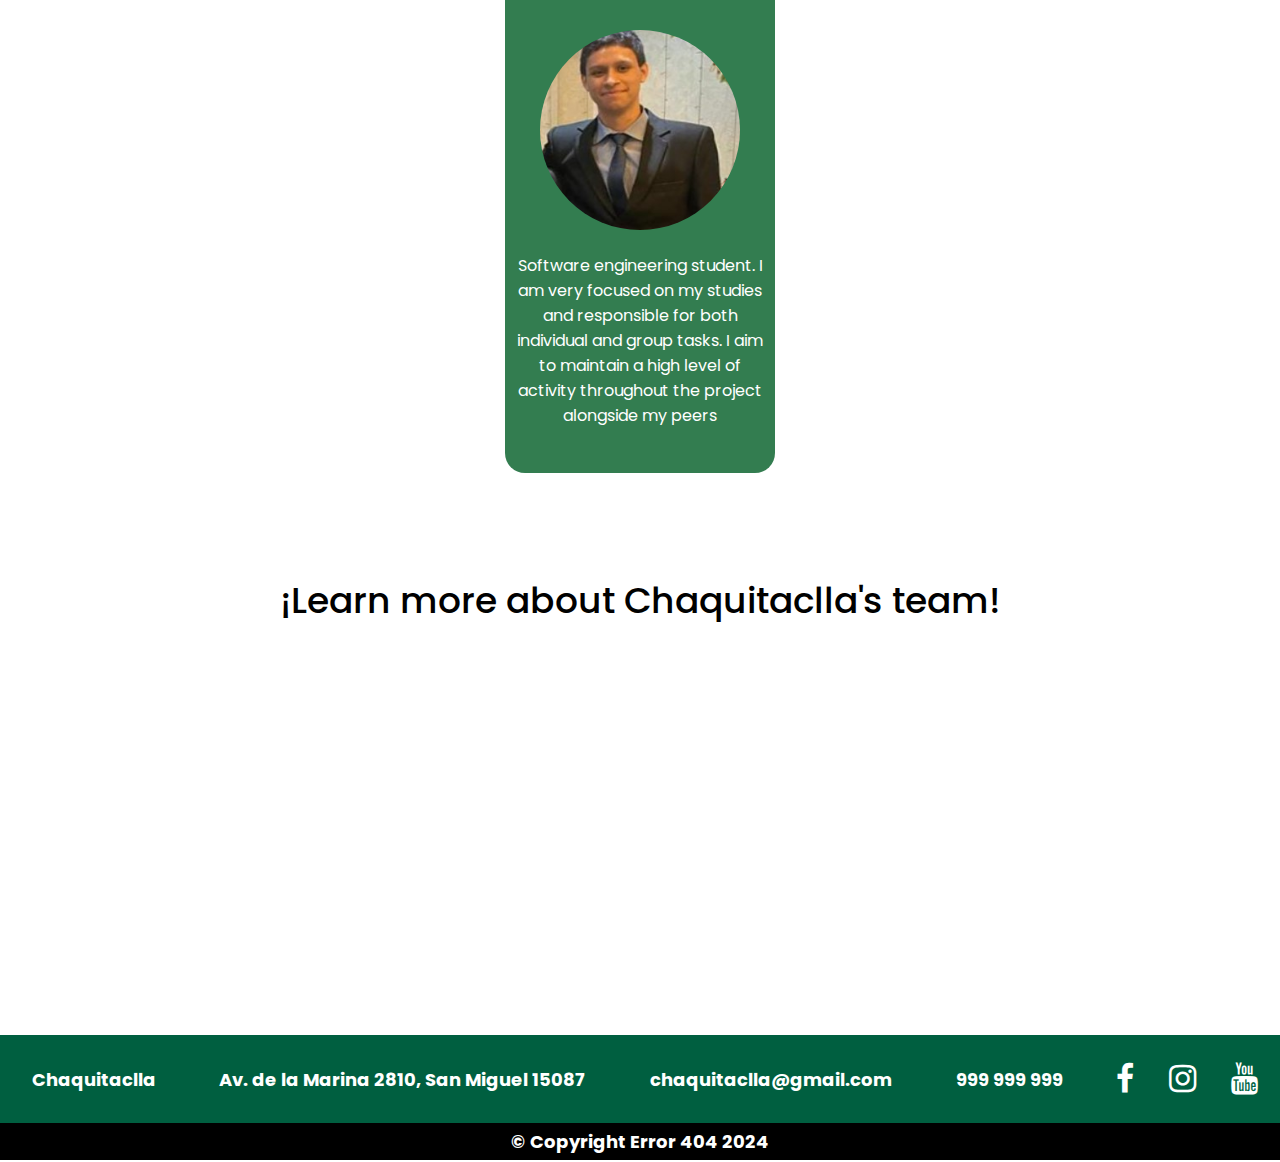
==== commit 00a2972c: "feat: responsive landing page has been made" ====
--- a/index.html
+++ b/index.html
@@ -17,18 +17,30 @@
             <a href="#home" class="logo">
                 <img src="images/ChaquitacllaLogo.jpeg" alt="Logo">
             </a>
-            <a href="#about-product">About the Product</a>
-            <a href="#subscriptions">Subscriptions</a>
-            <a href="#reviews">Reviews</a>
-            <a href="#contact-us">Contact Us</a>
-            <a href="#about-us">About Us</a>
-        </div>
-
+            <div class="nav-links">
+                <a href="#about-product">About the Product</a>
+                <a href="#subscriptions">Subscriptions</a>
+                <a href="#reviews">Reviews</a>
+                <a href="#contact-us">Contact Us</a>
+                <a href="#about-us">About Us</a>
+            </div>
+        </div>
+    
         <div class="right">
             <a href="index-es.html">Spanish</a>
-        </div>
-    
+            <div class="hamburger-menu" onclick="toggleMenu()">
+                <i class="fa fa-bars"></i>
+            </div>
+        </div>
     </nav>
+    
+    <div id="dropdown-menu" class="dropdown-menu">
+        <a href="#about-product">About the Product</a>
+        <a href="#subscriptions">Subscriptions</a>
+        <a href="#reviews">Reviews</a>
+        <a href="#contact-us">Contact Us</a>
+        <a href="#about-us">About Us</a>
+    </div>
 
     <section id="home">
         <div class="overlay"></div> 
@@ -127,16 +139,6 @@
 
     <section id="contact-us">
         <div class="contact-container">
-            <div class="info">
-                <h2>Contact us</h2>
-                <p><a class="social-icons" href="https://www.facebook.com"><i class="fa fa-facebook-f"></i></a>
-                    <a class="social-icons" href="https://www.instagram.com"><i class="fa fa-instagram"></i></a>
-                    <a class="social-icons" href="https://www.youtube.com"><i class="fa fa-youtube"></i></a></p>
-                <p>Av. de la Marina 2890, San Miguel 15087</p>
-                <p>choclauclo@gmail.com</p>
-                <p>999 999 999</p>
-            </div>
-        
             <div class="form">
                 <h2>How can we help you?</h2>
                 <form action="/submit_form" method="post">
@@ -144,6 +146,13 @@
                     <input type="email" name="email" placeholder="Email" required>
                     <textarea name="description" placeholder="Description" required></textarea>
                     <button type="submit">Send</button>
+                    <h2>Contact us</h2>
+                    <p><a class="social-icons" href="https://www.facebook.com"><i class="fa fa-facebook-f"></i></a>
+                        <a class="social-icons" href="https://www.instagram.com"><i class="fa fa-instagram"></i></a>
+                        <a class="social-icons" href="https://www.youtube.com"><i class="fa fa-youtube"></i></a></p>
+                    <p>Av. de la Marina 2890, San Miguel 15087</p>
+                    <p>choclauclo@gmail.com</p>
+                    <p>999 999 999</p>
                 </form>
             </div>
         </div>        
@@ -195,9 +204,12 @@
         <a class="normal">Av. de la Marina 2810, San Miguel 15087</a>
         <a class="normal">chaquitaclla@gmail.com</a>
         <a class="normal">999 999 999</a>
+        <div class="social-container">
+
         <a class="social-icons" href="https://www.facebook.com"><i class="fa fa-facebook-f"></i></a>
         <a class="social-icons" href="https://www.instagram.com"><i class="fa fa-instagram"></i></a>
         <a class="social-icons" href="https://www.youtube.com"><i class="fa fa-youtube"></i></a>
+        </div>
     </footer>   
     
     <footer id="footerTwo">
--- a/styles.css
+++ b/styles.css
@@ -1,17 +1,34 @@
 body {
     margin: 0;
-}
-
+    padding: 0;
+    box-sizing: border-box;
+    width: 100%;
+    overflow-x: hidden; /* Evita el desplazamiento horizontal */
+}
+
+
+.playstore-image {
+    text-align: center;
+    margin-top: 50px;  
+}
+
+.playstore-image img {
+    width: 45%;
+}
+
+/* General styles for the navigation */
 nav {
     background-color: #005F40;
     display: flex;
     justify-content: space-between;
     align-items: center;
     overflow: hidden;
+    width: 100%;
+    position: relative; /* Default position */
+    z-index: 1000; /* Ensure it is above other content */
 }
 
 nav a {
-    
     float: left;
     display: block;
     color: white;
@@ -22,14 +39,6 @@
     padding: 0px 15px;
     text-decoration: none;
 }
-.playstore-image {
-    text-align: center;
-    margin-top: 200px;  
-}
-
-.playstore-image img {
-    width: 40%;
-}
 
 nav img {
     max-height: 80px;
@@ -39,11 +48,85 @@
     display: flex;
     align-items: center;
 }
-.nav .right {
+
+nav .right {
     display: flex;
     align-items: center;
 }
 
+.nav-links {
+    display: flex;
+}
+
+.hamburger-menu {
+    display: none;
+    font-size: 24px;
+    cursor: pointer;
+    color: white; /* Color blanco para el icono del menú hamburguesa */
+}
+
+/* Dropdown menu styles */
+.dropdown-menu {
+    display: none; /* Oculto por defecto */
+    flex-direction: column;
+    position: fixed; /* Fijo para que siga al usuario */
+    top: 60px;
+    right: 50%;
+    transform: translateX(50%);
+    background-color: #005F40;
+    border-radius: 5px;
+    overflow: hidden;
+    z-index: 1000;
+    width: 50%; /* Ancho del 50% del dispositivo */
+    text-align: center; /* Centrar el texto */
+}
+
+.dropdown-menu a {
+    padding: 10px 15px;
+    color: white; /* Color blanco para los enlaces */
+    text-decoration: none;
+}
+
+.dropdown-menu a:hover {
+    background-color: #00432e;
+}
+
+/* Responsive styles */
+@media (max-width: 768px) {
+    nav {
+        position: fixed; /* Fijo para que siga al usuario */
+        top: 0;
+        left: 0;
+        right: 0;
+        z-index: 1000;
+        background-color: #005F40; /* Asegura un fondo sólido */
+    }
+
+    .nav-links {
+        display: none;
+    }
+
+    .hamburger-menu {
+        display: block;
+    }
+
+    /* Add top margin to the centered text to avoid overlap */
+    .centered-text {
+        margin-top: 70px; /* Adjust this value based on the height of your navbar */
+    }
+    .centered-text h1 {
+        font-size: 40px !important; 
+    }
+
+    .centered-text h2 {
+        font-size: 30px !important; 
+    }
+    .playstore-image img {
+        width: 80%;
+    }
+}
+
+/* Home section styles */
 #home {
     position: relative; 
     min-height: 90vh;
@@ -51,6 +134,7 @@
     background-repeat: no-repeat;
     background-size: cover;
     background-position: center;
+    width: 100%;
 }
 
 .overlay {
@@ -61,7 +145,6 @@
     height: 100%;
     background-color: rgba(0, 95, 64, 0.5); 
 }
-
 
 .centered-text {
     text-align: center;
@@ -77,7 +160,7 @@
     font-family: "Poppins", sans-serif;
     font-weight: 500;
     font-style: normal; 
-    margin-top: 20px; 
+    margin-top: 50px; 
 }
 
 .centered-text h2 {
@@ -112,7 +195,7 @@
     background-color: #f0f0f0;
 }
 
-/*aAbout the product*/
+/* About the product */
 #about-product {
     margin: 0;
     padding: 0;
@@ -122,6 +205,7 @@
     margin-top: 80px;
     text-align: center;
     margin-bottom: 60px;
+    width: 100%;
 }
 
 #about-product h2 {
@@ -152,32 +236,72 @@
     justify-content: center;
     flex-wrap: wrap;
     margin-top: 50px;
-    width: auto;
+    width: 100%;
 }
 
 .image-item {
-    margin: 30px 30px;
+    margin: 20px;
     text-align: center;
     background-color: #337D50;
-    border-radius: 20px;
+    border-radius: 15px;
+    box-shadow: 0 4px 8px rgba(0, 0, 0, 0.1);
+    padding: 15px;
+    transition: transform 0.3s ease, box-shadow 0.3s ease;
+}
+
+.image-item:hover {
+    transform: scale(1.05);
+    box-shadow: 0 6px 12px rgba(0, 0, 0, 0.15);
 }
 
 .image-item img {
-    width: 350px;
-    height: 300px;
+    width: 100%;
+    max-width: 300px;
+    height: auto;
+    border-radius: 10px;
 }
 
 .image-item p {
     font-family: "Poppins", sans-serif;
-    font-size: 24px;
-    font-style: bold;
+    font-size: 18px;
+    font-weight: bold;
     color: #ffffff;
-}
-
+    margin-top: 10px;
+}
+
+/* Responsive styles for carousel */
+@media (max-width: 768px) {
+    .image-grid {
+        display: flex;
+        flex-direction: row;
+        overflow-x: scroll;
+        scroll-snap-type: x mandatory;
+        -webkit-overflow-scrolling: touch;
+        padding: 10px 20px;
+    }
+
+    .image-item {
+        flex: 0 0 80%; /* Cada card ocupa un 80% del ancho */
+        scroll-snap-align: center;
+        margin: 0 10px; /* Añadir espacio entre cada card */
+        display: block; /* Mostrar las imágenes individualmente */
+    }
+
+    .image-item img {
+        max-width: 90%; /* Reducir el tamaño de las imágenes en móvil */
+        margin: 0 auto; /* Centrar la imagen */
+    }
+    .image-item {
+        display: none; 
+    }
+
+    .image-item p {
+        font-size: 16px; /* Reducir el tamaño del texto en móvil */
+        padding: 10px 0;
+    }
+}
 
 /* Placeholder section for video about the product */
-
-
 #about-product-video {
     margin: 0;
     padding: 0;
@@ -187,6 +311,7 @@
     margin-top: 80px;
     text-align: center;
     margin-bottom: 60px;
+    width: 100%;
 }
 
 #about-product-video h2 {
@@ -214,6 +339,7 @@
     margin-top: 80px;
     text-align: center;
     margin-bottom: 60px;
+    width: 100%;
 }
 
 #about-team-video h2 {
@@ -231,10 +357,10 @@
     padding: 0px 20px;
 }
 
-/*Subscriptions section*/
+/* Subscriptions section */
 #subscriptions {
-    margin:0;
-    padding:0;
+    margin: 0;
+    padding: 0;
     box-sizing: border-box;
     font-family: "Poppins", sans-serif;
     font-style: normal;
@@ -242,6 +368,7 @@
     text-align: center;
     margin-bottom: 60px;
     background-color: #005F40;
+    width: 100%;
 }
 
 .dual-font-size {
@@ -252,48 +379,45 @@
     font-size: 52px;
 }
 
-
-.dual-font-size .smallText{
-    font-size: 24px;
-}
-
-#subscriptions h2{
+.dual-font-size .smallText {
+    font-size: 24px;
+}
+
+#subscriptions h2 {
     font-size: 36px;
     color: #ffffff;
     font-weight: 500;
     margin-bottom: 25px;
 }
 
-#subscriptions h3{
-    color:#ffffff;
+#subscriptions h3 {
+    color: #ffffff;
     font-size: 24px;
     font-weight: 500;
     margin-top: 0px;
 }
 
-#subscriptions .subNum h2{
-    color:#FFFFFF;
+#subscriptions .subNum h2 {
+    color: #FFFFFF;
     font-size: 36px;
     font-weight: 500;
     margin-top: 0px;
-
-}
-#subscriptions .subNum h4{
+}
+
+#subscriptions .subNum h4 {
     font-size: 18px;
     font-weight: 500;
     margin-top: 0px;
-
-}
-
-
-#subscriptions  .ourSubs{
-display: flex;
-width: auto;
-justify-content: center;
-flex-wrap: wrap;
-}
-
-.ourSubs .subNum{
+}
+
+#subscriptions .ourSubs {
+    display: flex;
+    width: 100%;
+    justify-content: center;
+    flex-wrap: wrap;
+}
+
+.ourSubs .subNum {
     width: 250px;
     margin: 50px;
     border-radius: 20px;
@@ -317,18 +441,17 @@
     margin-right: 10px;
 }
 
-
 #subscriptions .subNum:nth-child(1) h1,
 #subscriptions .subNum:nth-child(1) h2,
-#subscriptions .subNum:nth-child(1) h4{
+#subscriptions .subNum:nth-child(1) h4 {
     color: #005F40;
 }
 
-.subNum:nth-child(1) .lucide--circle-check-big  {
+.subNum:nth-child(1) .lucide--circle-check-big {
     background-color: #005F40;
 }
 
-.subNum:nth-child(1)  {
+.subNum:nth-child(1) {
     background-color: #FFFFFF;
 }
 
@@ -336,10 +459,10 @@
     background-color: #9D7C58;
 }
 
-
 .subNum:nth-child(3) {
     background-color: #9A5D4E;
 }
+
 .register-btn {
     background-color: #005F40; 
     border: none; 
@@ -355,36 +478,42 @@
     background-color: #005F40; 
 }
 
-
-/*Reviews Section*/
+/* Reviews Section */
 .testimonial-container {
-    width: 60%;
+    width: 100%;
+    max-width: 60%;
     margin: 50px auto;
     position: relative;
     text-align: center;
 }
+
 .testimonial-container h2 {
     font-size: 36px;
     font-family: "Poppins", sans-serif;
     font-weight: 500;
     font-style: normal;
-    width: 60%;
+    width: 100%;
+    max-width: 60%;
     margin: 50px auto;
     position: relative;
     text-align: center;
 } 
+
 .testimonial-slide {
     display: none;
 }
+
 .testimonial-slide.active {
     display: block;
 }
+
 .testimonial-image {
     border-radius: 50%;
     width: 200px;
     height: 200px;
     margin: 0 auto;
 }
+
 .testimonial-name { 
     font-size: 24px;
     font-family: "Poppins", sans-serif;
@@ -392,6 +521,7 @@
     font-style: normal;
     margin-top: 10px;   
 }
+
 .testimonial-text {
     font-size: 18px;
     font-family: "Poppins", sans-serif;
@@ -399,21 +529,23 @@
     font-style: normal;
     margin-top: 10px;
 }
+
 .testimonial-arrows {
     position: absolute;
     top: 50%;
     transform: translateY(-50%);
     cursor: pointer;
 }
+
 .testimonial-arrows.left {
     left: 10px;
 }
+
 .testimonial-arrows.right {
     right: 10px;
 }
 
-/*Contact us section*/
-
+/* Contact us section */
 #contact-us {
     background: linear-gradient(to bottom, white 20%, #005F40 20%, #005F40 80%, white 80%);
     padding-top: 100px;
@@ -422,75 +554,112 @@
     display: flex; 
     justify-content: center; 
     align-items: center;
-
-}
-
-
-#contact-us h2{
-    font-family: "Poppins", sans-serif;
-    font-style: normal;
-    font-size: 36px;
-    font-weight: 500;
-}
-#contact-us p{
+    width: 100%;
+}
+
+#contact-us h2 {
+    font-family: "Poppins", sans-serif;
+    font-style: normal;
+    font-size: 36px;
+    font-weight: 500;
+}
+
+#contact-us p {
     font-family: "Poppins", sans-serif;
     font-style: normal;
     font-size: 18px;
     font-weight: 600;
-    margin-bottom: 25px;
-}
-
-
+    margin-bottom: 10px;
+}
+
+/* General styles for the form */
 .contact-container {
+    display: flex;
+    justify-content: center;
+    padding: 20px;
+    width: 100%;
+}
+
+.contact-container .form {
+    flex: 1 1 100%;
+    max-width: 600px;
+    margin: 10px;
+    text-align: center;
+    background-color: #9A5D4E;
+    padding: 20px;
+    border-radius: 8px;
+}
+
+.contact-container .form form {
+    display: flex;
+    flex-direction: column;
     align-items: center;
-    display: flex;
-    justify-content: center;
-    height: 100%;
-}
-
-
+}
+
+.contact-container .form input, 
+.contact-container .form textarea {
+    margin-bottom: 10px;
+    padding: 10px;
+    font-size: 16px;
+    width: 100%;
+    max-width: 500px;
+}
+
+.contact-container .form button {
+    padding: 10px;
+    font-size: 16px;
+    background-color: #4CAF50;
+    color: white;
+    border: none;
+    cursor: pointer;
+    width: 100%;
+    max-width: 500px;
+    border-radius: 10px;
+}
+
+.contact-container .form button:hover {
+    background-color: #45a049;
+}
+
+/* Responsive styles for mobile */
+@media (max-width: 768px) {
+    .contact-container {
+        flex-direction: column;
+        align-items: center;
+        padding: 10px;
+    }
+
+    .contact-container .form {
+        margin: 0; /* Remove margin for mobile */
+        width: 100%; /* Ensure the form takes full width */
+        max-width: 100%; /* Remove max-width to prevent overflow */
+    }
+
+    .contact-container .form input,
+    .contact-container .form textarea,
+    .contact-container .form button {
+        width: 90%; /* Reduce input width slightly */
+        max-width: none; /* Disable max-width for mobile */
+    }
+}
+
+/* Remove left and right offsets */
 .info {
     color: white;
     padding: 20px;
-    position: relative;
-    right: 10%; 
-}
-
-.form {
-    background-color: #9A5D4E;
-    font-family: "Poppins", sans-serif;
-    font-style: normal;
-    height: 600px; 
-    padding: 20px;
-    display: flex; 
-    position: relative;
-    flex-direction: column;
-    left: 10%; 
-}
-
-.form h2{
+    text-align: center;
+}
+
+.form h2 {
     color: white;
     font-size: 36px;
     font-weight: 500;
     margin-bottom: 25px;
 }
 
-.form input[type="text"],
-.form input[type="email"] {
-    font-size: 18px;
-    font-weight: 500;
-}
-.form textarea {
-    font-size: 18px;
-    font-weight: 500;
-    height: 80%; 
-}
-
-
 input, textarea {
-   width: calc(100% - 40px);
-   margin-bottom: 20px;
-   padding:10px; 
+    width: calc(100% - 20px);
+    padding: 10px;
 }
 
 .form button {
@@ -499,103 +668,127 @@
     font-weight: 500;
     display: block;
     margin: 0 auto;
-    border: none; 
-    background-color: white; 
-    font-size: 24px; 
-    color: #005F40; 
-    border-radius: 10%; 
-    padding: 10px;
-    padding-right: 20px;
-    padding-left: 20px;
-}
-
-
-
-
-
-/*About us section*/
+    border: none;
+    background-color: white;
+    font-size: 24px;
+    color: #005F40;
+    padding: 10px 20px;
+}
+
+/* About us section */
 #about-us {
-    margin:0;
-    padding:0;
+    margin: 0;
+    padding: 0;
     box-sizing: border-box;
     font-family: "Poppins", sans-serif;
     font-style: normal;
     margin-top: 20px;
     text-align: center;
     margin-bottom: 60px;
-}
-
-
-#about-us h2{
+    width: 100%;
+}
+
+#about-us h2 {
     font-size: 36px;
     color: #000000;
     font-weight: 500;
     margin-bottom: 25px;
 }
 
-#about-us h3{
-    color:#FFFFFF;
+#about-us h3 {
+    color: #FFFFFF;
     font-size: 24px;
     font-weight: 500;
     margin-top: 0px;
 }
 
-#about-us p{
-    color:#FFFFFF;
+#about-us p {
+    color: #FFFFFF;
     font-size: 16px;
     font-weight: 400;
     margin-bottom: 25px;
 }
 
-
-
-#about-us  .our_team{
-display: flex;
-width: auto;
-justify-content: center;
-flex-wrap: wrap;
-}
-
- .our_team .team_member{
+#about-us .our_team {
+    display: flex;
+    width: 100%;
+    justify-content: center;
+    flex-wrap: wrap;
+}
+
+.our_team .team_member {
     width: 250px;
-    margin:20px;
+    margin: 20px;
     border-radius: 20px;
     padding: 20px 10px;
 }
 
-
 .team_member:nth-child(even) {
     background-color: #9A5D4E;
 }
+
 .team_member:nth-child(odd) {
     background-color: #337D50;
 }
 
-
-
-/*Footer section*/
+/* Footer section */
 footer {
     background-color: black;
     color: white;
     text-align: center;
-    padding: 5px 0; 
+    padding: 5px 0;
     font-size: 18px;
     font-family: "Poppins", sans-serif;
     font-weight: 700;
     font-style: normal;
-}
-
-#footerOne{
+    width: 100%;
+}
+
+#footerOne {
     background-color: #005F40;
-}
-
-#footerOne .normal{
-    padding: 30px;
-}
-
- .social-icons {
-    margin-left: auto; 
+    padding: 20px 0;
+    display: flex; /* Coloca todo en una fila por defecto */
+    justify-content: space-around;
+    align-items: center;
+    flex-wrap: wrap; /* Permite flexibilidad si el espacio es pequeño */
+}
+
+#footerOne .normal {
+    padding: 0 20px; /* Espaciado entre los elementos en la versión de escritorio */
+    text-align: center;
+}
+
+.social-container {
+    display: flex;
+    justify-content: center;
+    align-items: center;
+    gap: 15px;
+}
+
+.social-icons {
     font-size: 32px;
-    padding: 10px;
     color: white;
-}
+    padding: 0 10px;
+}
+
+/* Responsive styles for mobile */
+@media (max-width: 768px) {
+    /* Cambia el layout a columnas solo en móviles */
+    #footerOne {
+        flex-direction: column; /* Cambia los elementos a columnas */
+    }
+
+    #footerOne .normal {
+        display: block; /* Asegura que cada enlace esté en su propia línea */
+        padding: 10px 0;
+    }
+
+    .social-container {
+        justify-content: center;
+        margin-top: 20px; /* Añade espacio extra en la parte superior */
+    }
+
+    .social-icons {
+        margin: 0 5px; /* Espacio entre íconos en móviles */
+    }
+}
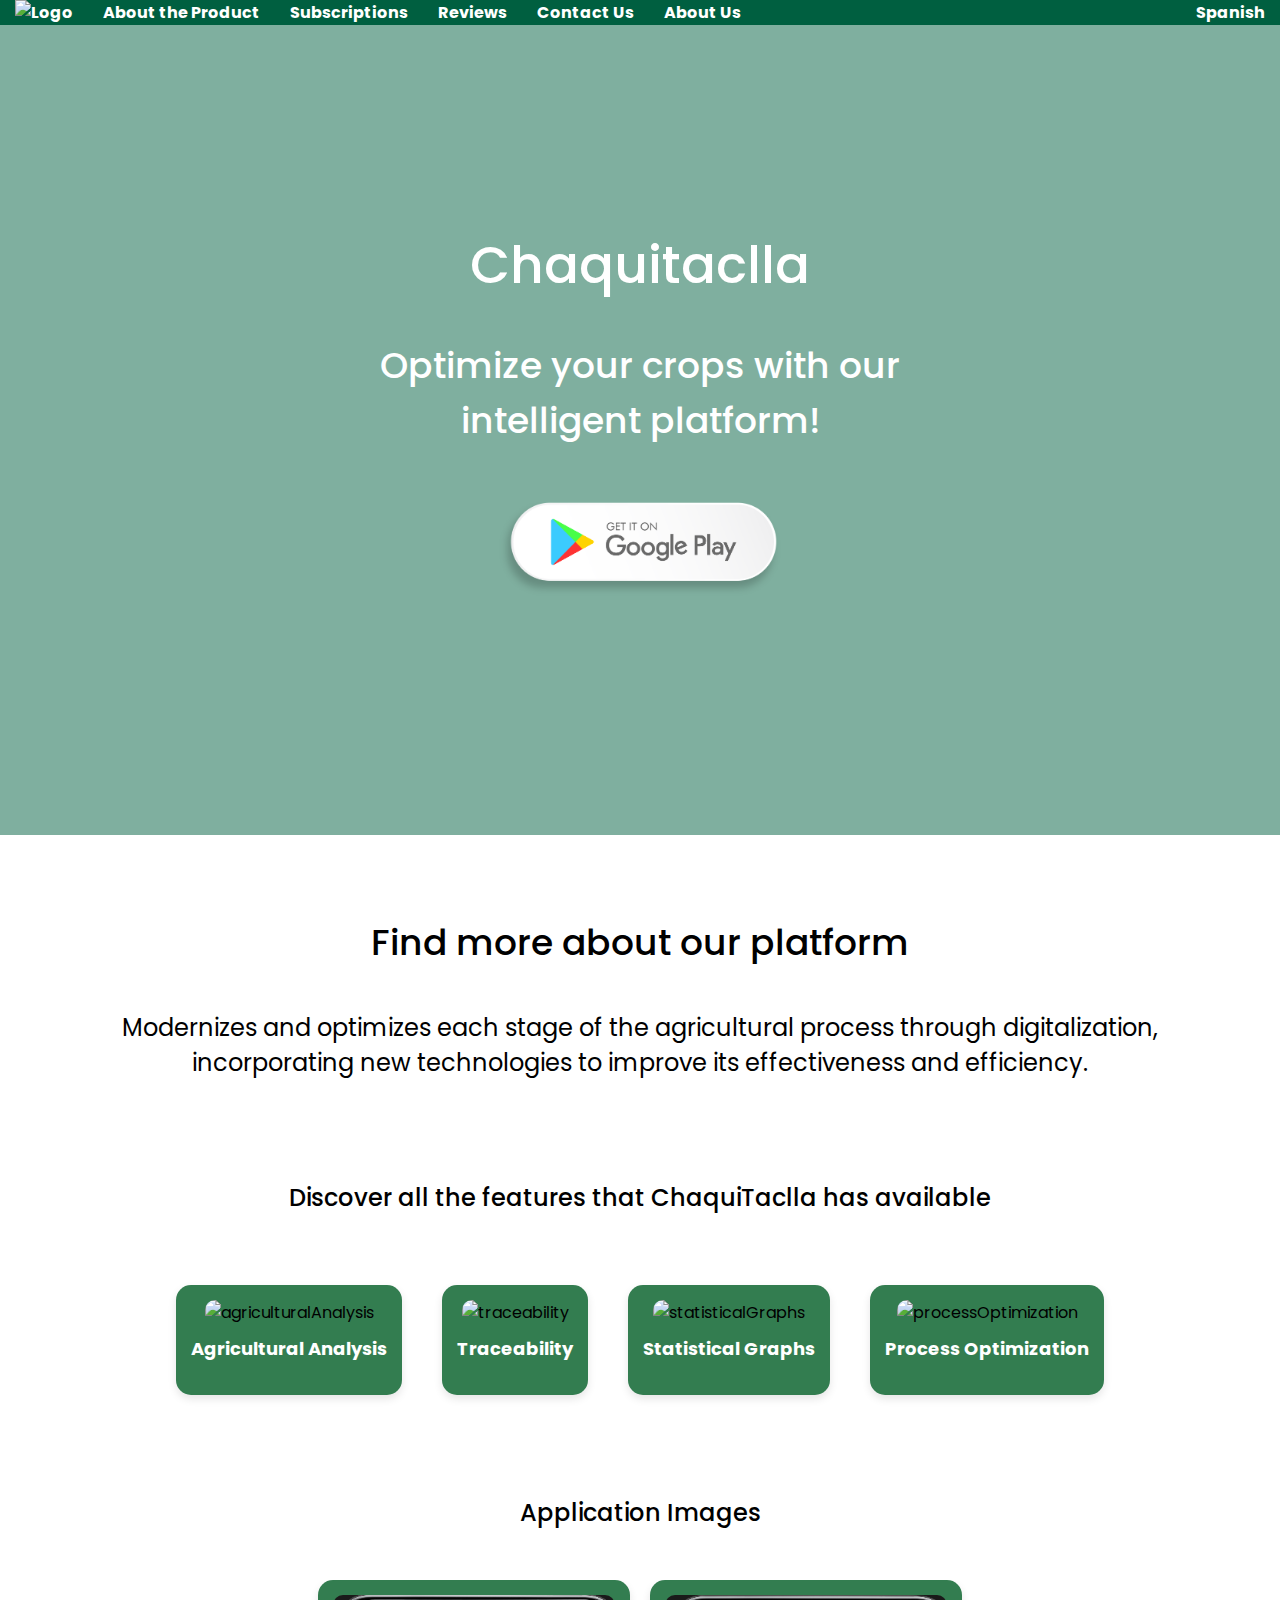
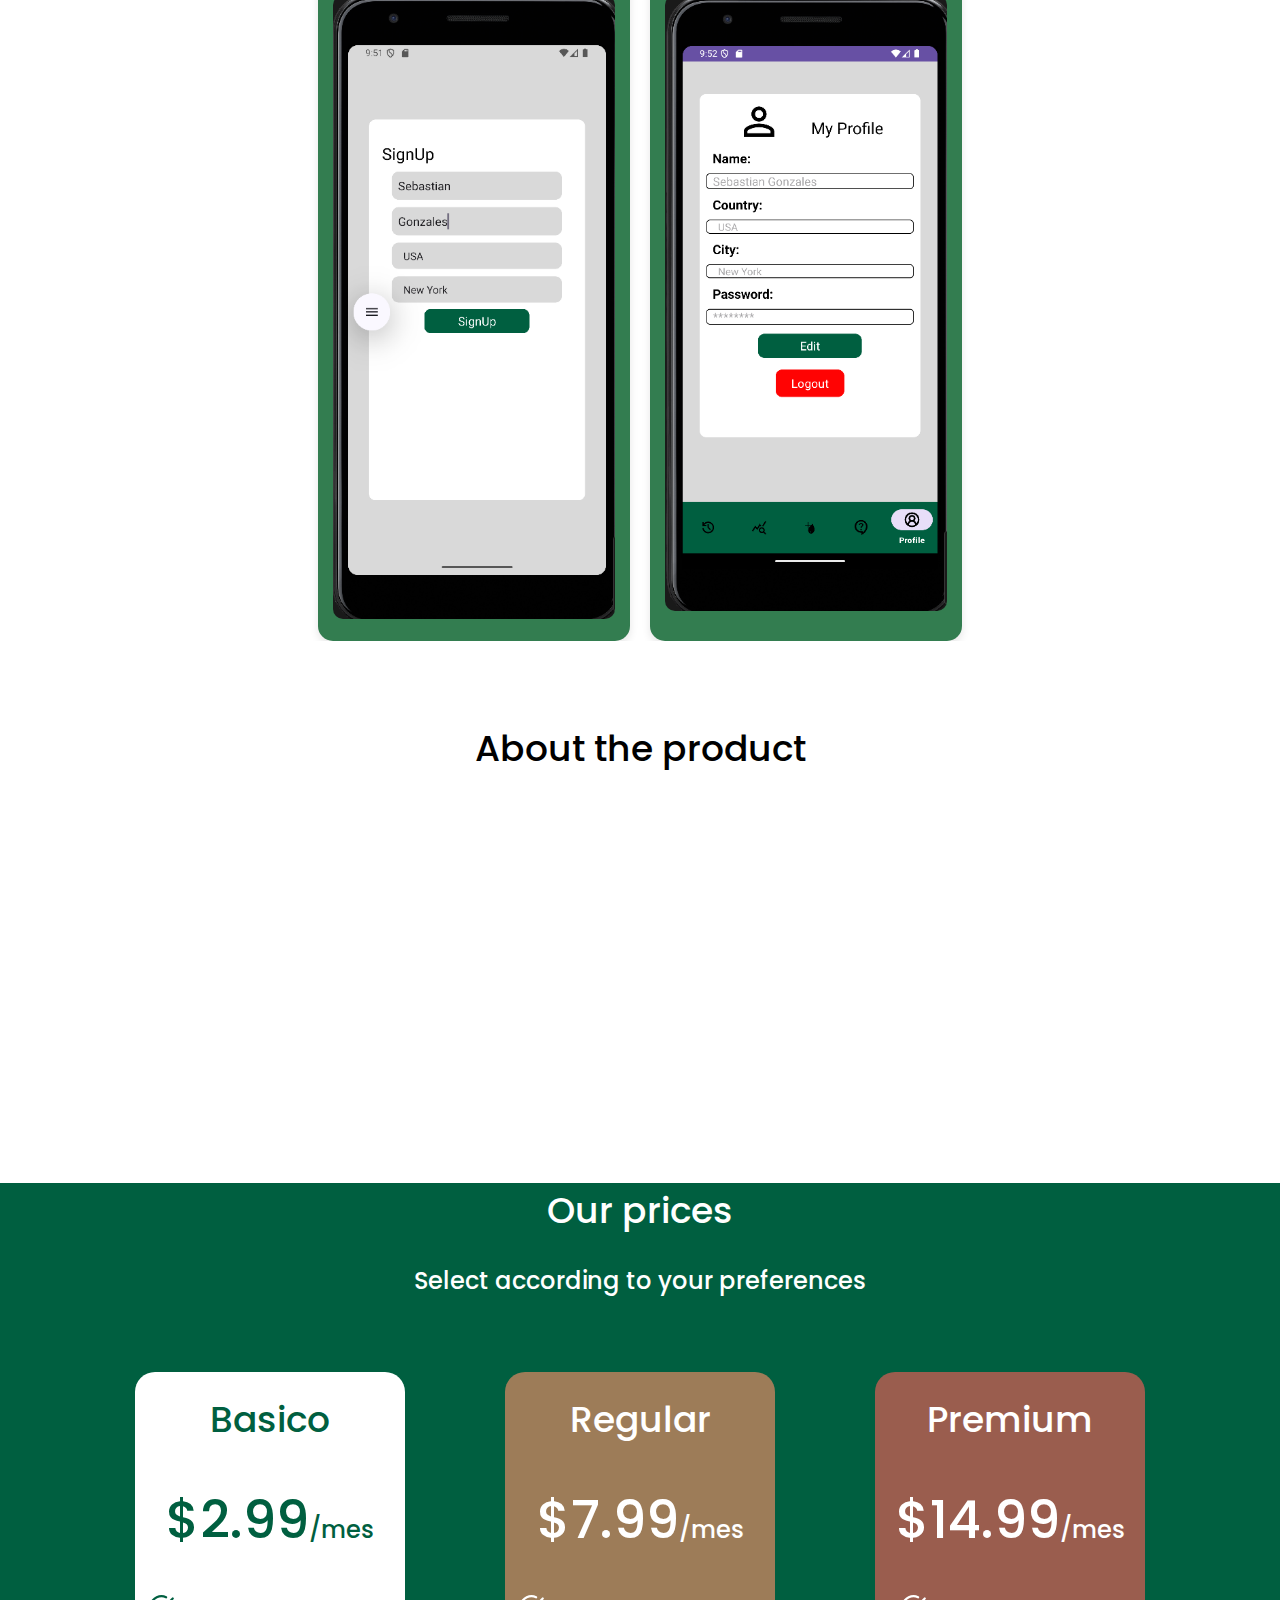
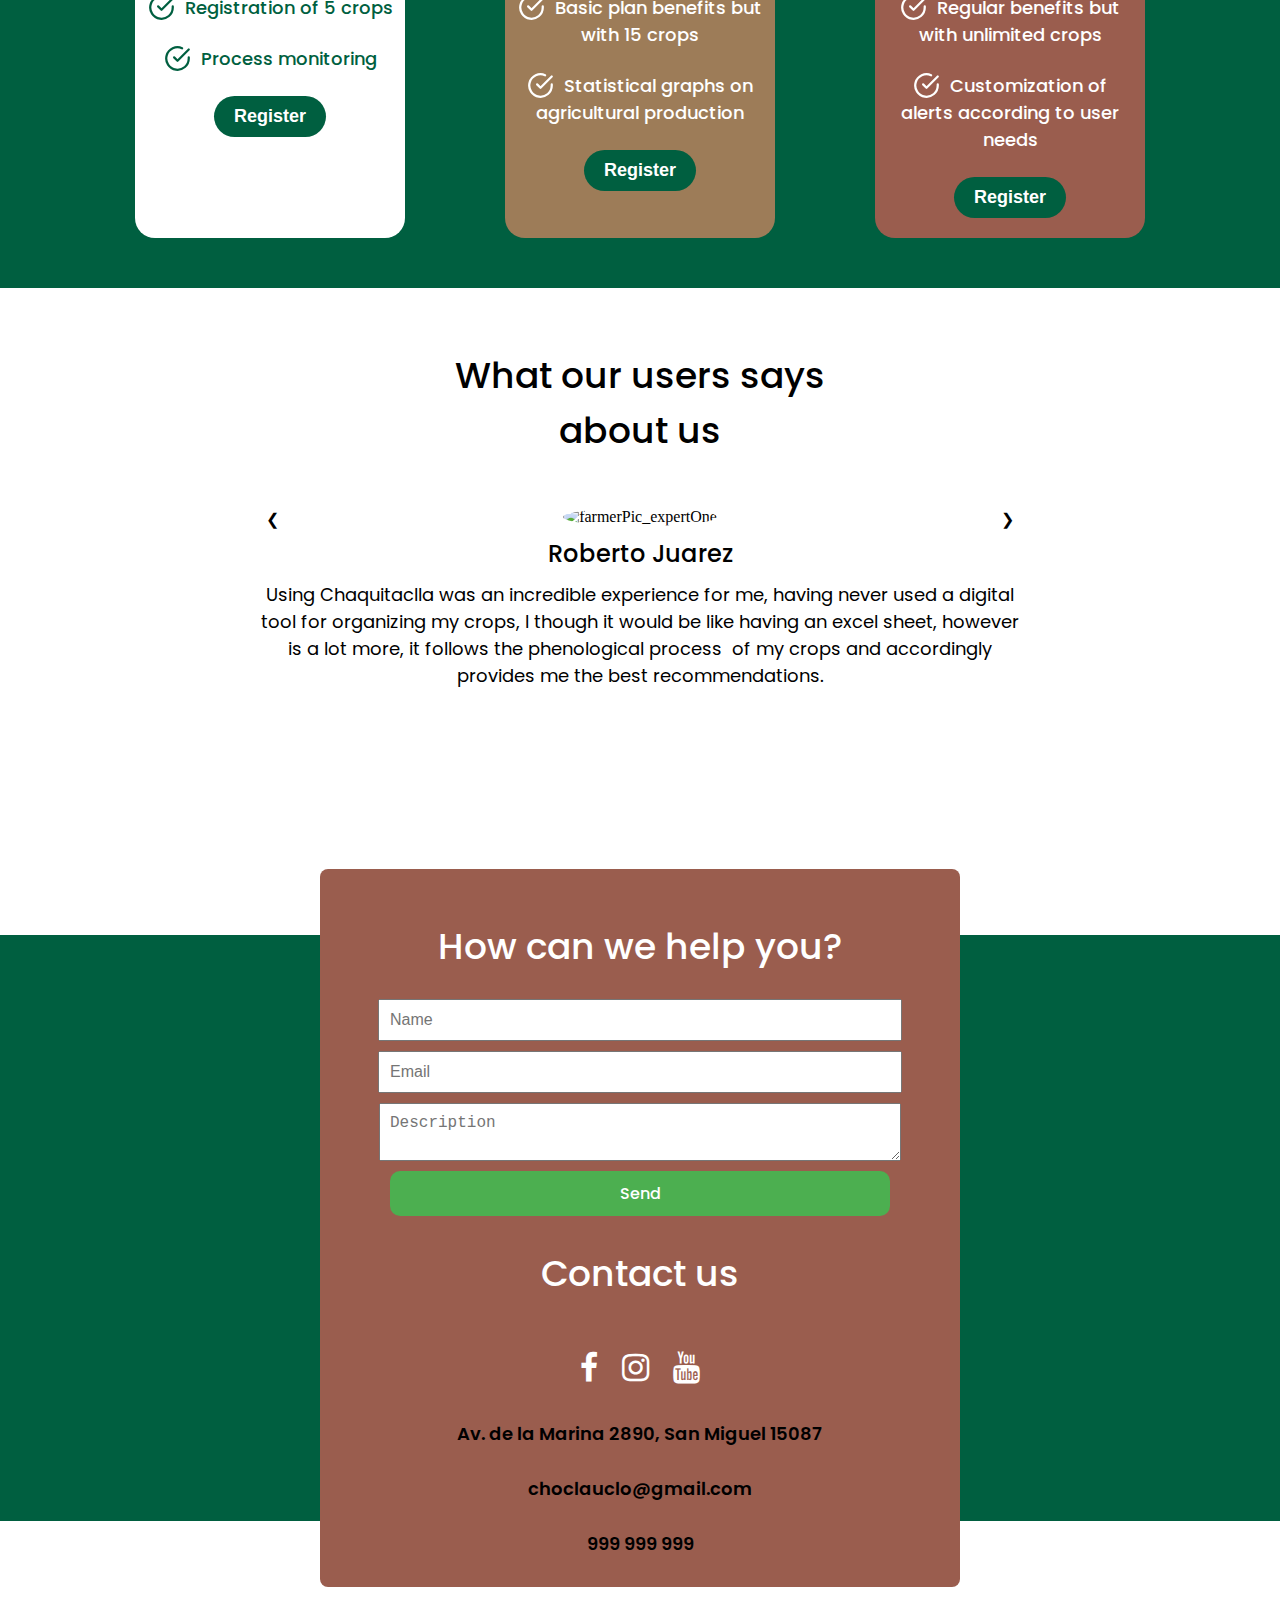
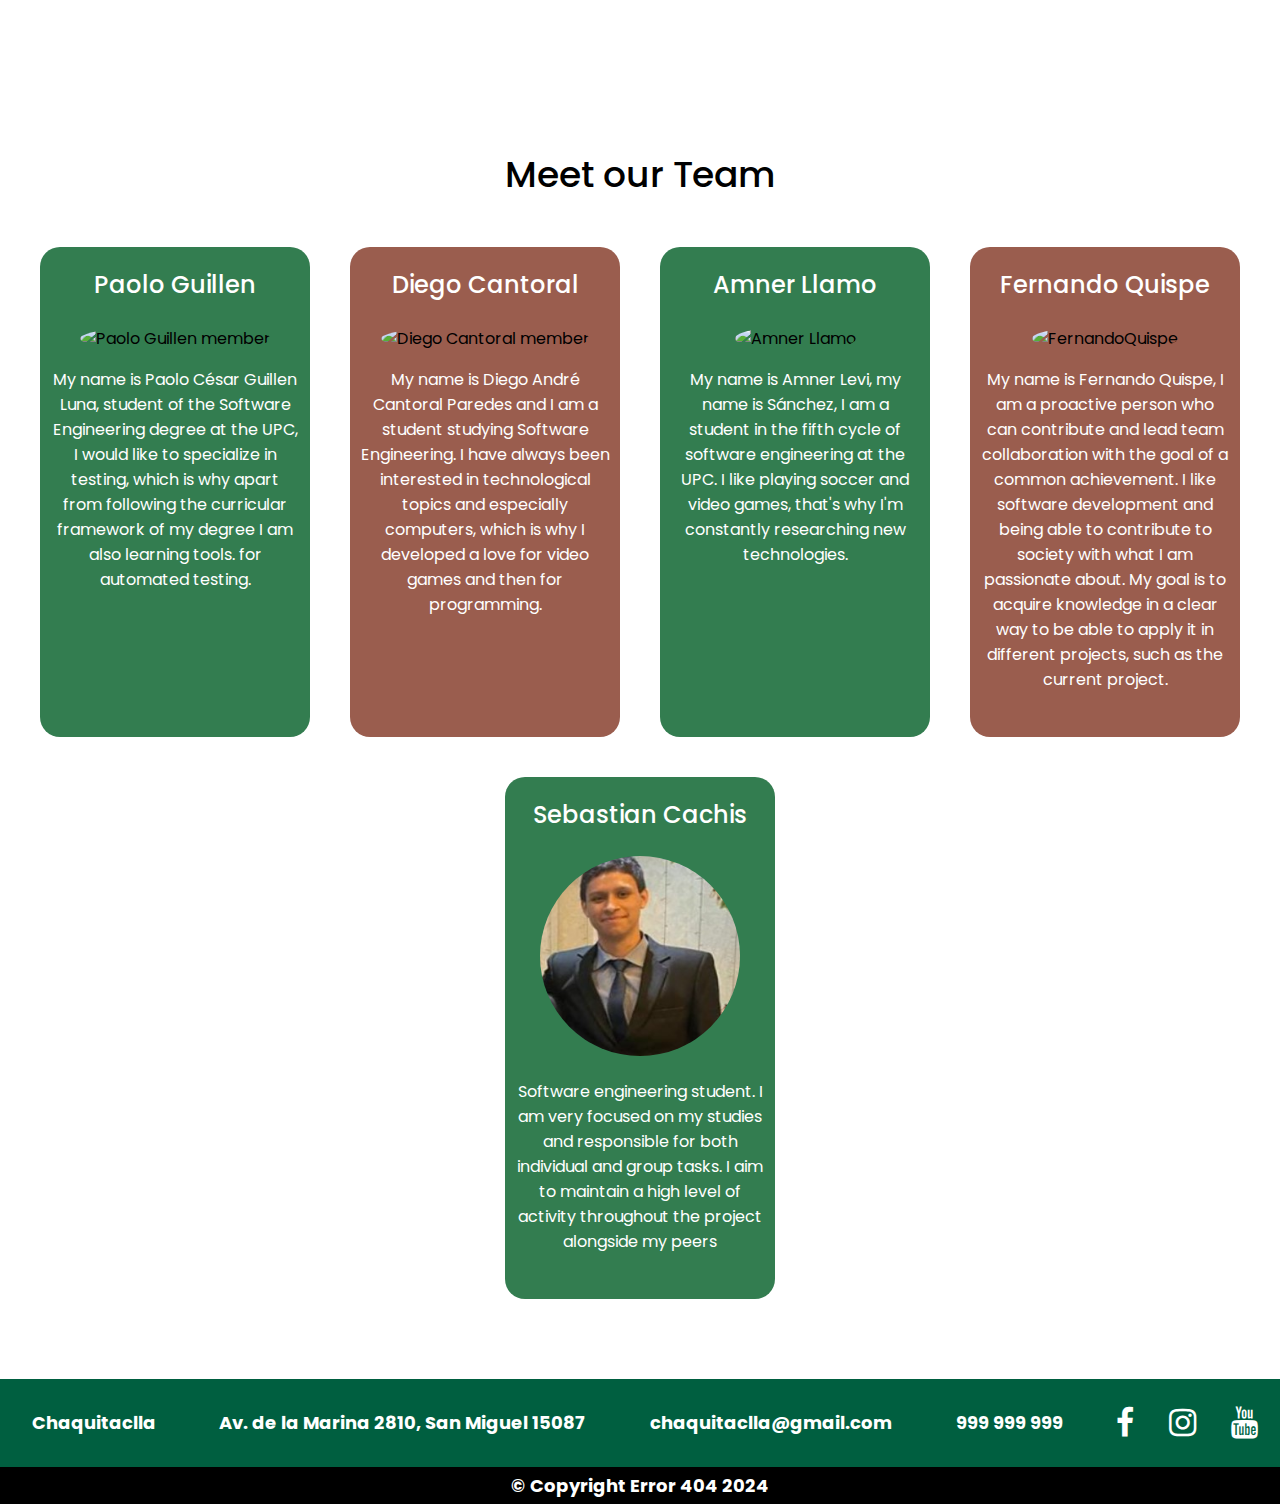
==== commit 708f11f8: "feat: added video-about-the product in addition to app images" ====
--- a/index.html
+++ b/index.html
@@ -76,11 +76,23 @@
             </div>
         </div>
     </section>
+
+    <section id="about-product-images">
+        <h3>Application Images</h3>
+        <div class="image-carousel">
+            <div class="carousel-item"><img src="appimages/3.png" alt="App Image 3"></div>
+            <div class="carousel-item"><img src="appimages/4.png" alt="App Image 4"></div>
+            <div class="carousel-item"><img src="appimages/5.png" alt="App Image 5"></div>
+            <div class="carousel-item"><img src="appimages/6.png" alt="App Image 6"></div>
+            <div class="carousel-item"><img src="appimages/7.png" alt="App Image 7"></div>
+            <div class="carousel-item"><img src="appimages/8.png" alt="App Image 8"></div>
+        </div>
+    </section>
     
     <section id="about-product-video">
         <h2>About the product</h2>
-    <iframe width="560" height="315" src="" frameborder="0" allow="accelerometer; autoplay; clipboard-write; encrypted-media; gyroscope; picture-in-picture" allowfullscreen></iframe>
-    </section>
+        <iframe width="560" height="315" src="https://www.youtube.com/embed/dorrX2LZ9P4" frameborder="0" allow="accelerometer; autoplay; clipboard-write; encrypted-media; gyroscope; picture-in-picture" allowfullscreen></iframe>
+    </section>    
 
 
     <section id="subscriptions">
@@ -191,11 +203,12 @@
   
     </section>
 
-    <section id="about-team-video">
+<!--
+<section id="about-team-video">
     <h2>¡Learn more about Chaquitaclla's team!</h2>
     <iframe width="560" height="315" src="" frameborder="0" allow="accelerometer; autoplay; clipboard-write; encrypted-media; gyroscope; picture-in-picture" allowfullscreen></iframe>
-    </section>
-
+</section>
+-->
 
 
 
--- a/styles.css
+++ b/styles.css
@@ -268,10 +268,62 @@
     color: #ffffff;
     margin-top: 10px;
 }
+/* About product images */
+#about-product-images {
+    margin: 0;
+    padding: 0;
+    box-sizing: border-box;
+    font-family: "Poppins", sans-serif;
+    font-style: normal;
+    margin-top: 80px;
+    text-align: center;
+    margin-bottom: 60px;
+    width: 100%;
+}
+
+#about-product-images h3 {
+    font-size: 24px;
+    color: #000000;
+    font-weight: 500;
+    margin-bottom: 25px;
+}
+
+.image-carousel {
+    display: flex;
+    justify-content: center;
+    flex-wrap: wrap;
+    display: none;
+    margin-top: 50px;
+    width: 100%;
+    overflow: hidden;
+    position: relative;
+}
+
+.carousel-item {
+    margin: 20px;
+    text-align: center;
+    background-color: #337D50;
+    border-radius: 15px;
+    box-shadow: 0 4px 8px rgba(0, 0, 0, 0.1);
+    padding: 15px;
+    transition: transform 0.3s ease, box-shadow 0.3s ease;
+}
+
+.carousel-item:hover {
+    transform: scale(1.05);
+    box-shadow: 0 6px 12px rgba(0, 0, 0, 0.15);
+}
+
+.carousel-item img {
+    width: 100%;
+    max-width: 300px;
+    height: auto;
+    border-radius: 10px;
+}
 
 /* Responsive styles for carousel */
 @media (max-width: 768px) {
-    .image-grid {
+    .image-carousel {
         display: flex;
         flex-direction: row;
         overflow-x: scroll;
@@ -280,27 +332,31 @@
         padding: 10px 20px;
     }
 
-    .image-item {
-        flex: 0 0 80%; /* Cada card ocupa un 80% del ancho */
+    .carousel-item {
+        flex: 0 0 30%; /* Cada card ocupa un 45% del ancho */
         scroll-snap-align: center;
         margin: 0 10px; /* Añadir espacio entre cada card */
         display: block; /* Mostrar las imágenes individualmente */
     }
 
-    .image-item img {
+    .carousel-item img {
         max-width: 90%; /* Reducir el tamaño de las imágenes en móvil */
         margin: 0 auto; /* Centrar la imagen */
     }
-    .image-item {
-        display: none; 
-    }
-
-    .image-item p {
-        font-size: 16px; /* Reducir el tamaño del texto en móvil */
-        padding: 10px 0;
-    }
-}
-
+}
+
+@media (min-width: 769px) {
+    .image-carousel {
+        display: flex;
+        flex-wrap: nowrap;
+        overflow: hidden;
+    }
+
+    .carousel-item {
+        flex: 0 0 22%; /* Cada card ocupa un 22% del ancho */
+        margin: 0 10px; /* Añadir espacio entre cada card */
+    }
+}
 /* Placeholder section for video about the product */
 #about-product-video {
     margin: 0;
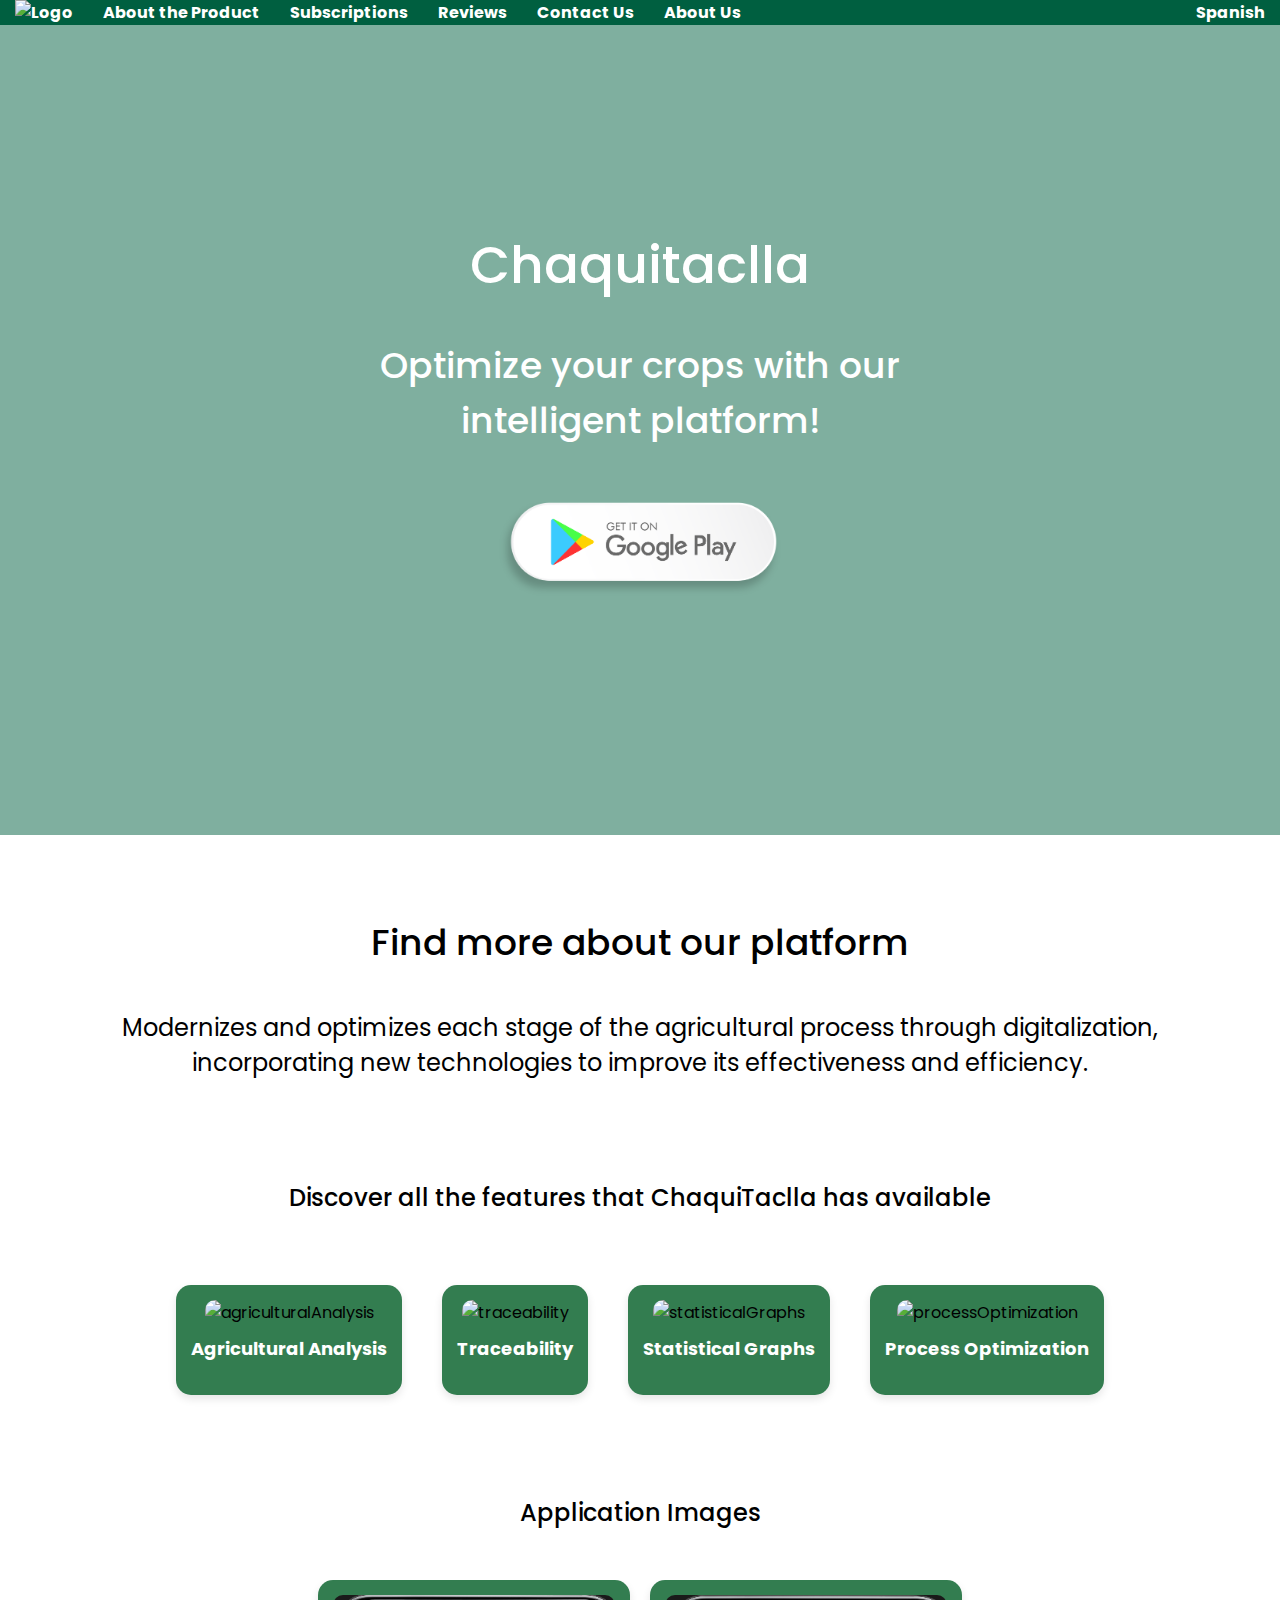
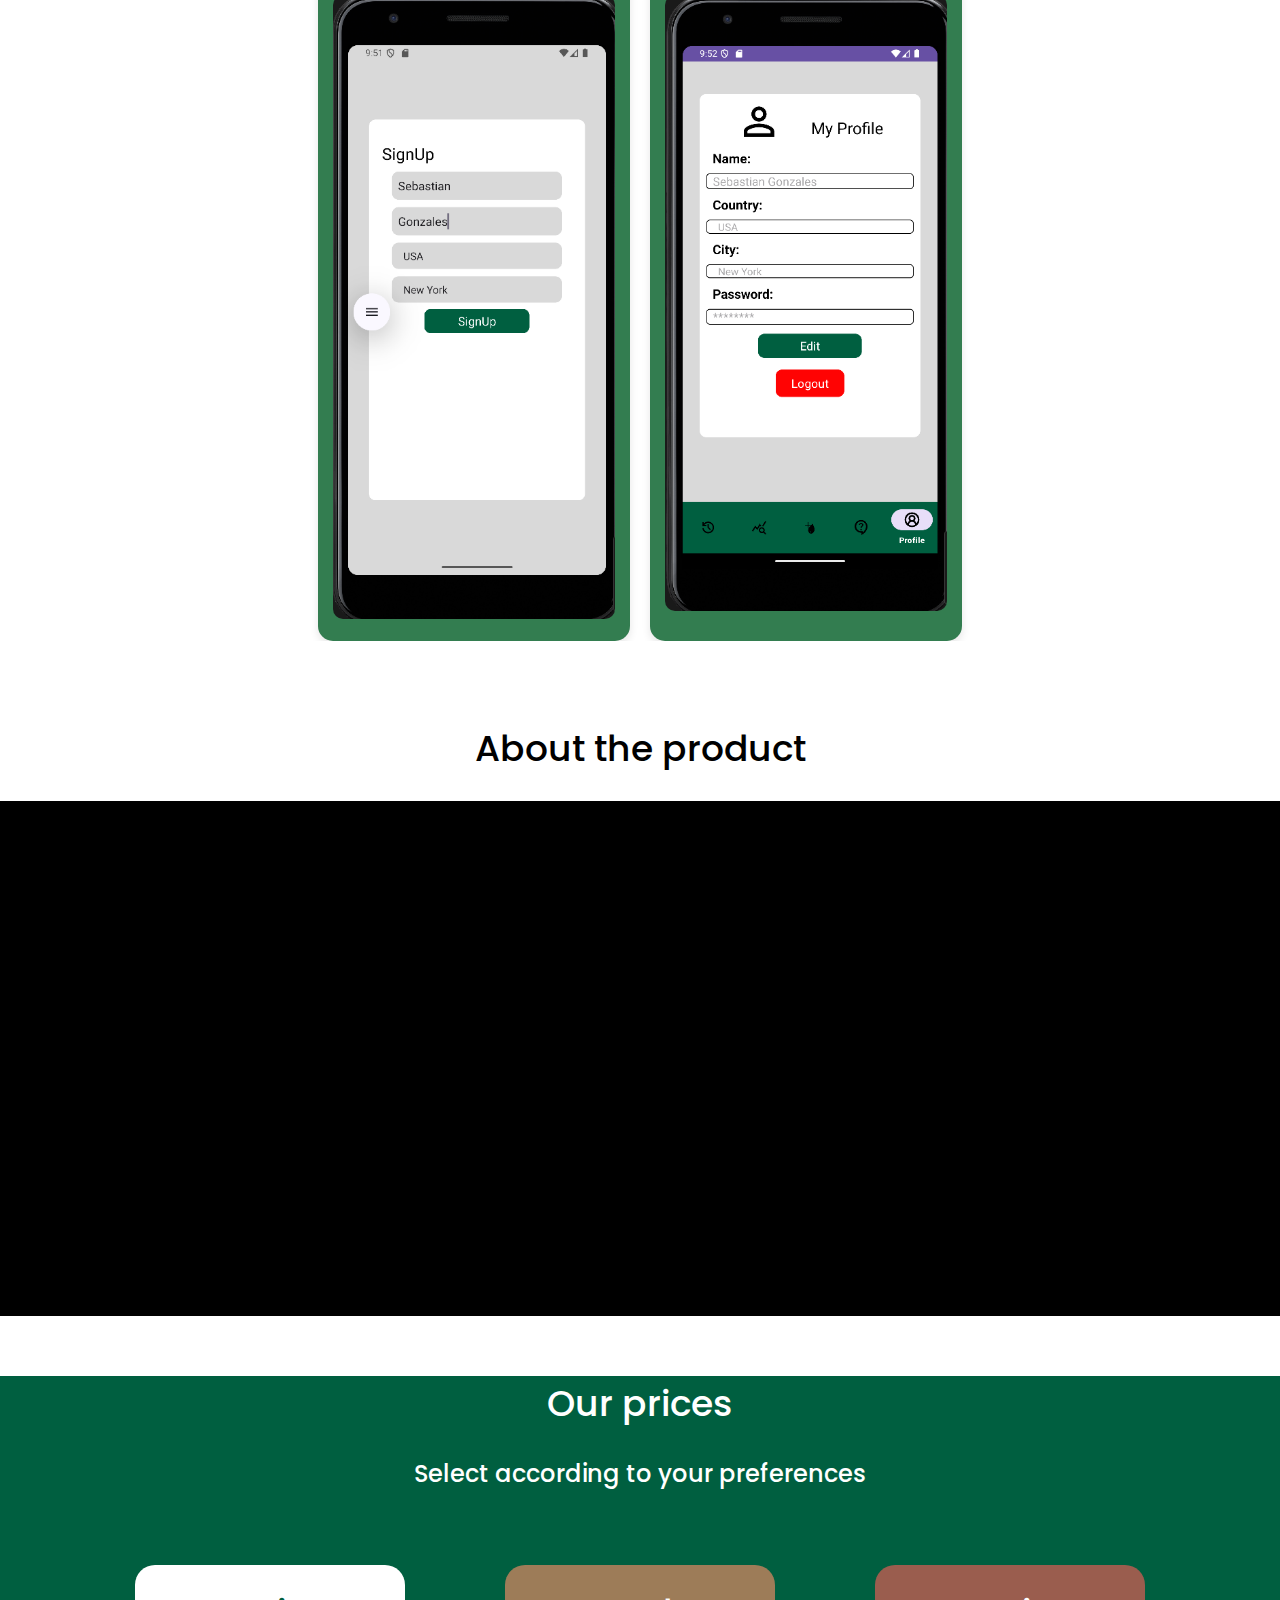
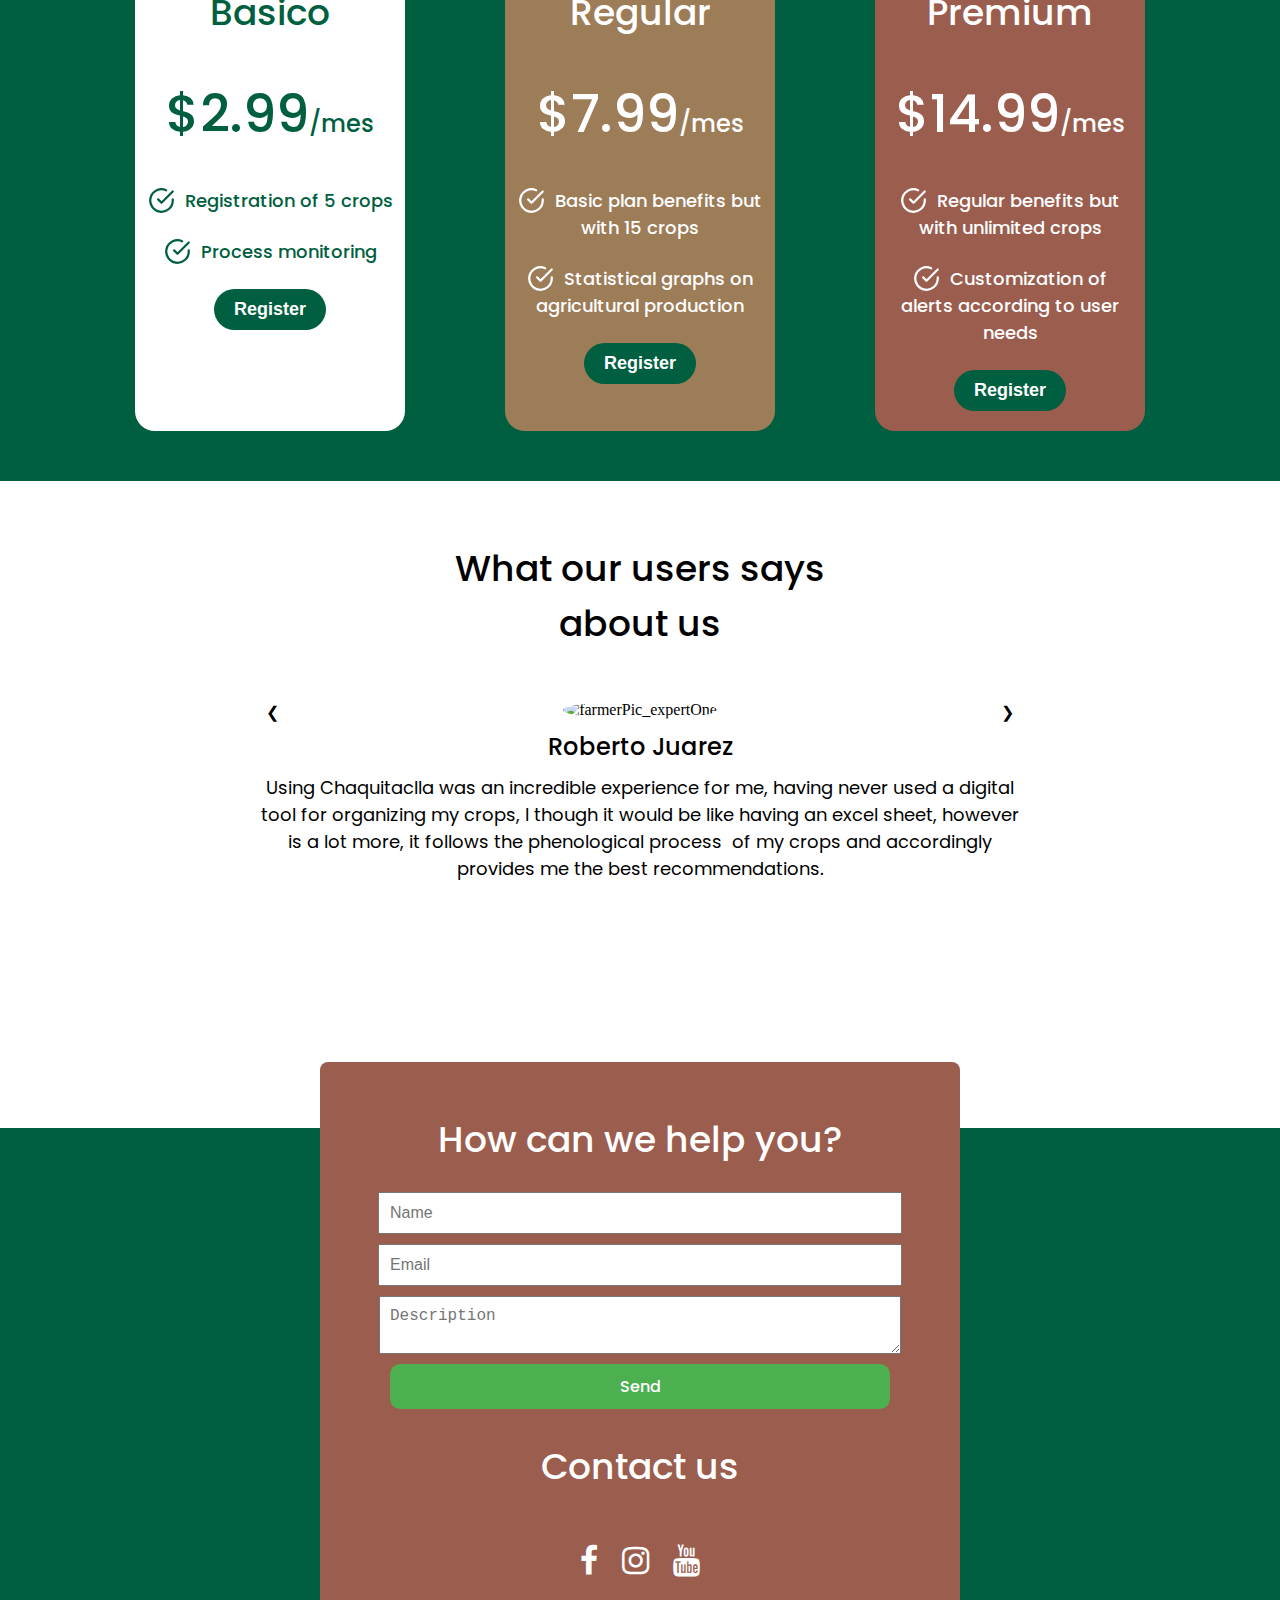
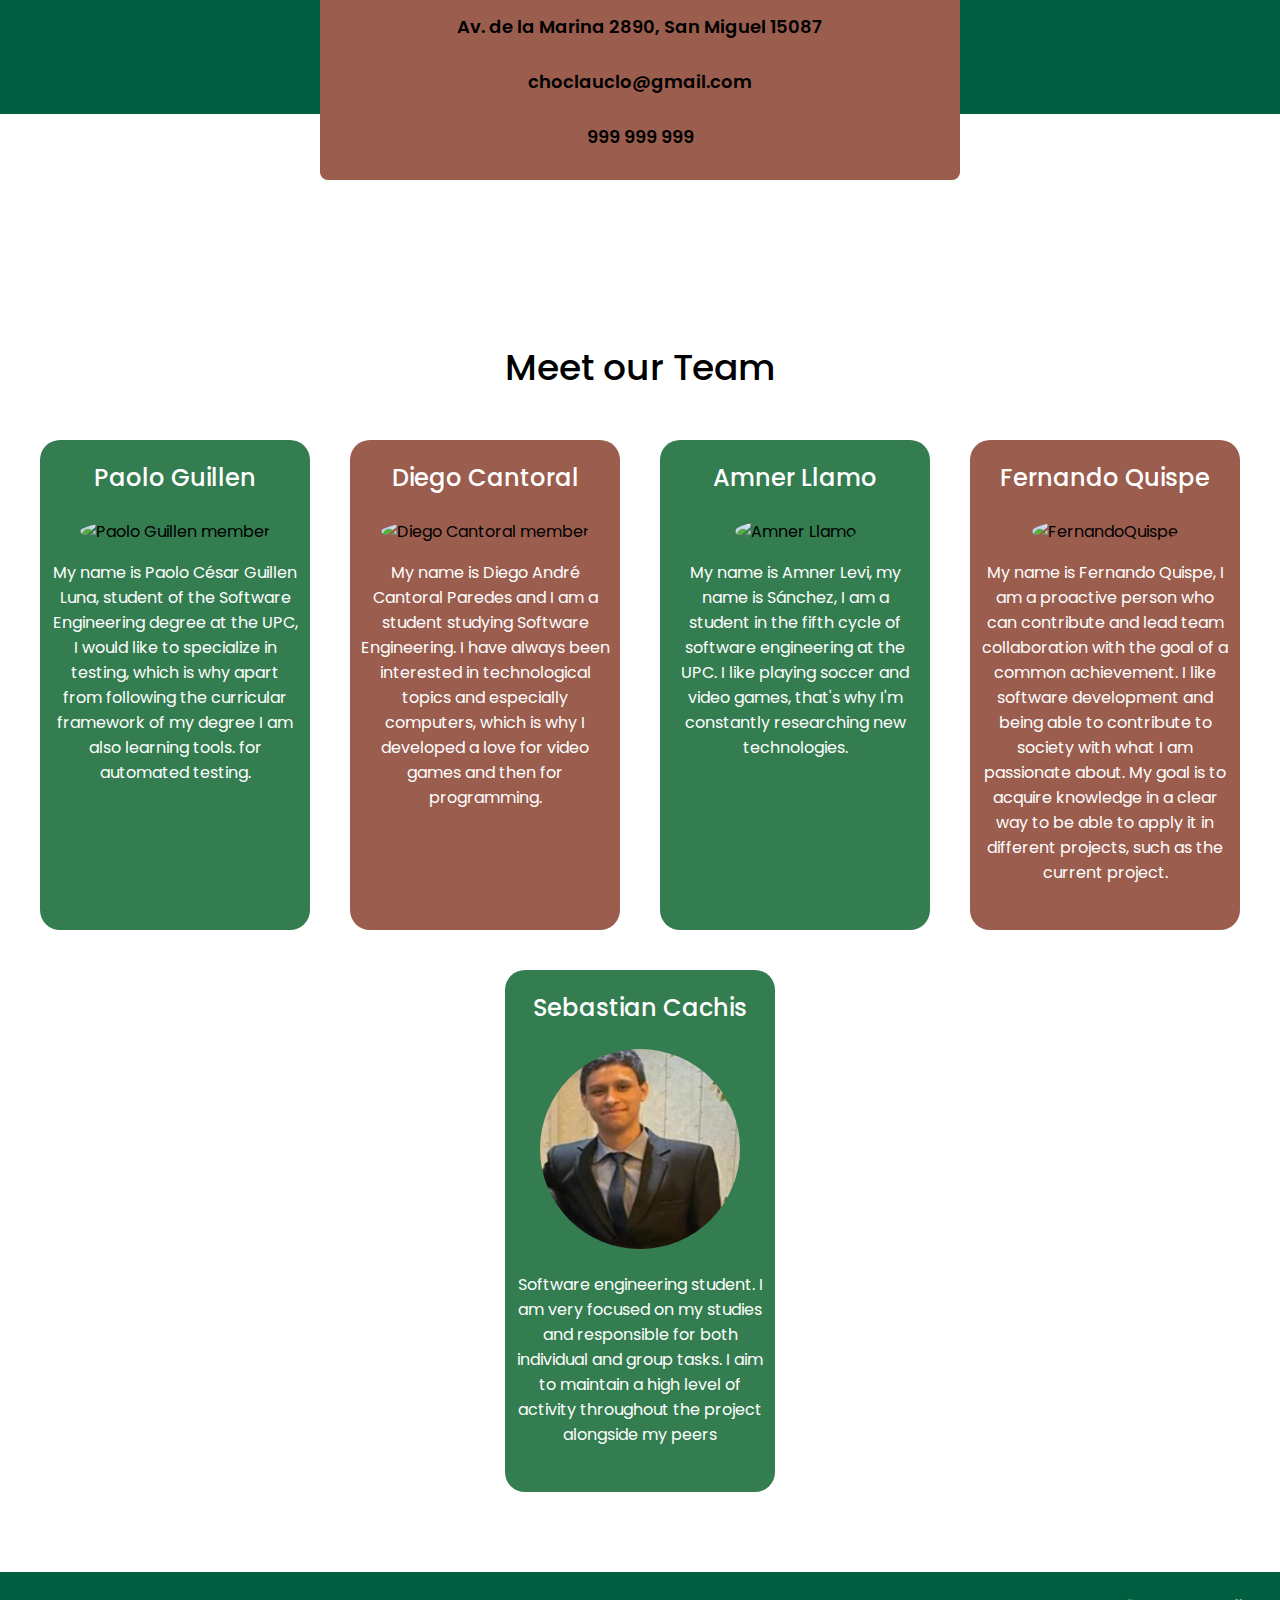
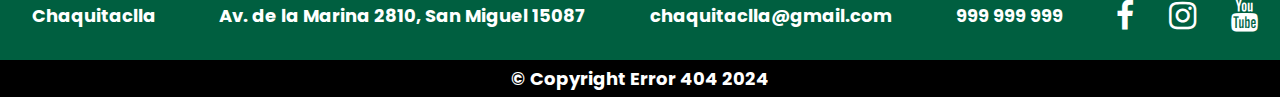
==== commit e853dc03: "feat: fully responsive landing page" ====
--- a/index.html
+++ b/index.html
@@ -91,8 +91,10 @@
     
     <section id="about-product-video">
         <h2>About the product</h2>
-        <iframe width="560" height="315" src="https://www.youtube.com/embed/dorrX2LZ9P4" frameborder="0" allow="accelerometer; autoplay; clipboard-write; encrypted-media; gyroscope; picture-in-picture" allowfullscreen></iframe>
-    </section>    
+        <div class="video-container">
+            <iframe src="https://www.youtube.com/embed/dorrX2LZ9P4" frameborder="0" allow="accelerometer; autoplay; clipboard-write; encrypted-media; gyroscope; picture-in-picture" allowfullscreen></iframe>
+        </div>
+    </section> 
 
 
     <section id="subscriptions">
--- a/styles.css
+++ b/styles.css
@@ -385,6 +385,24 @@
     padding: 0px 20px;
 }
 
+.video-container {
+    position: relative;
+    padding-bottom: 40.25%; /* 16:9 aspect ratio */
+    height: 0;
+    overflow: hidden;
+    max-width: 100%;
+    background: #000;
+}
+
+.video-container iframe {
+    position: absolute;
+    top: 0;
+    left: 0;
+    width: 100%;
+    height: 100%;
+    border: 0;
+}
+
 /* Placeholder section for video about the team */
 #about-team-video {
     margin: 0;
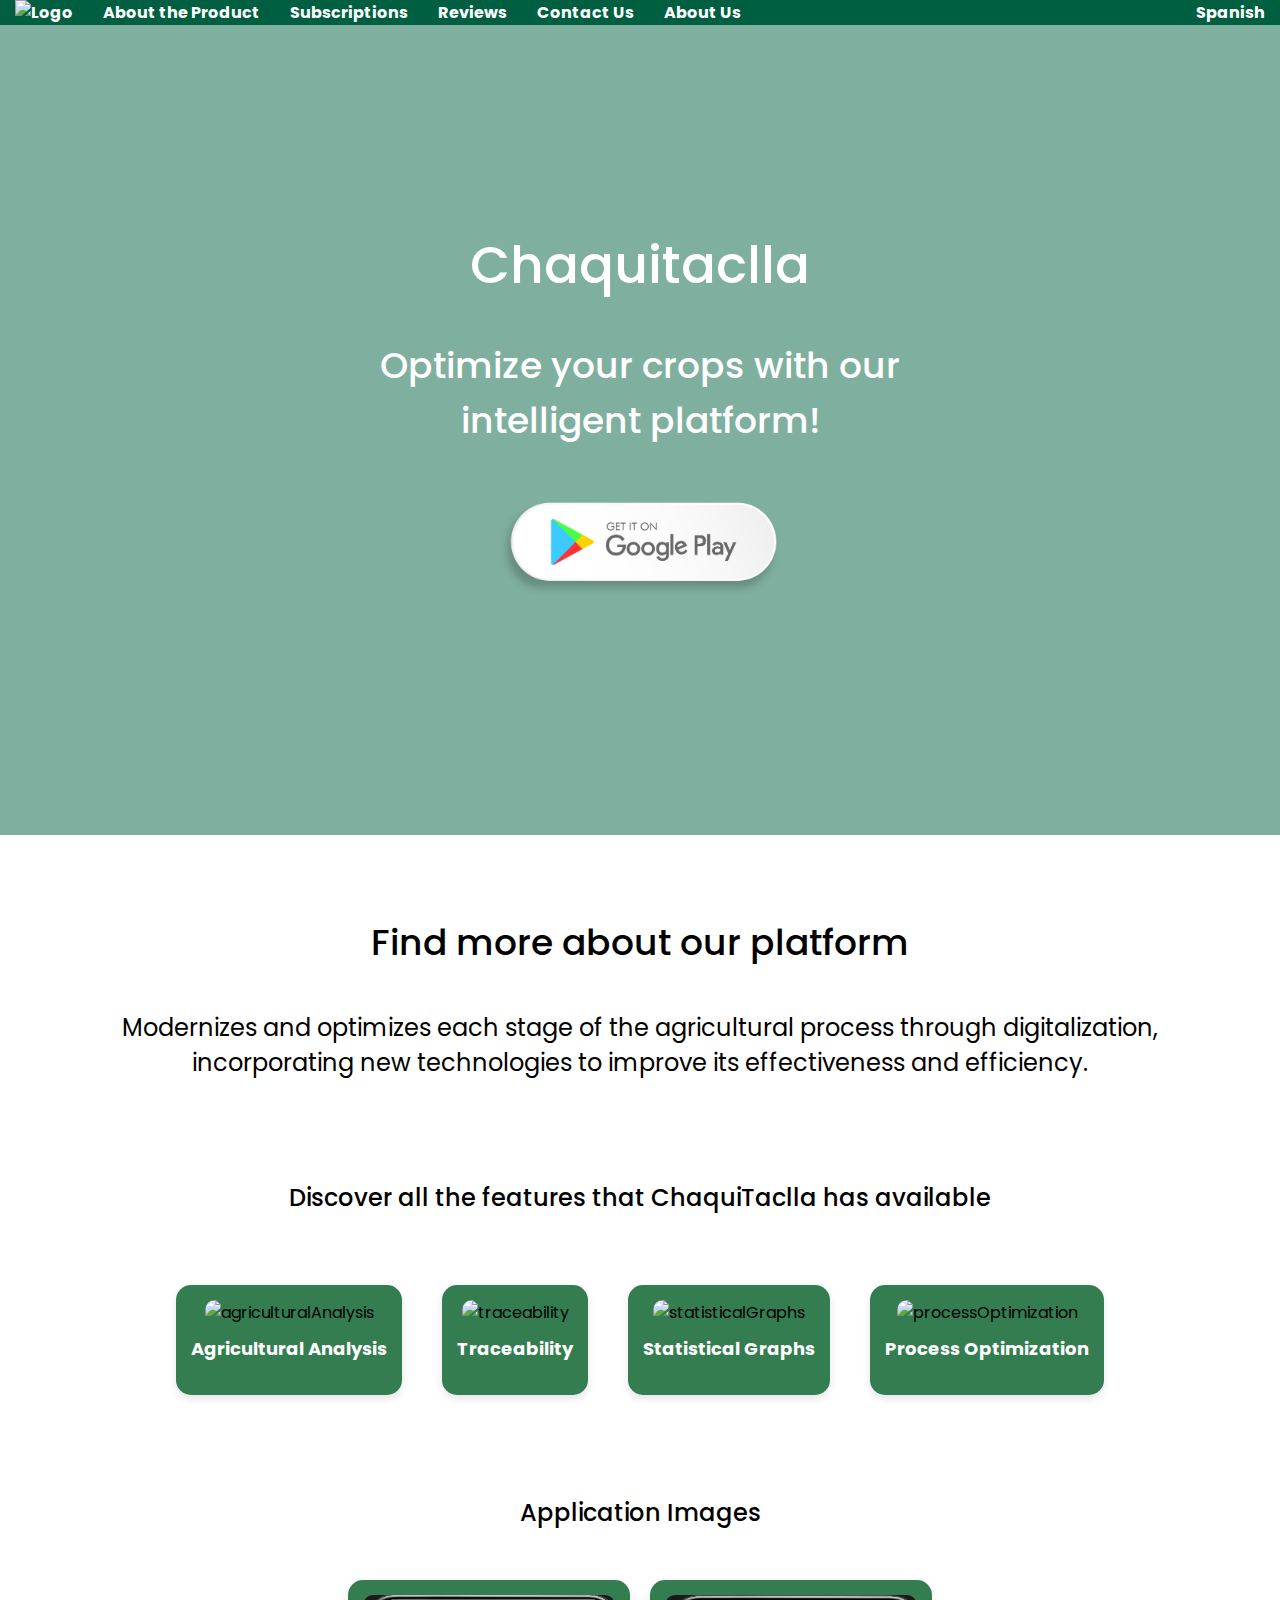
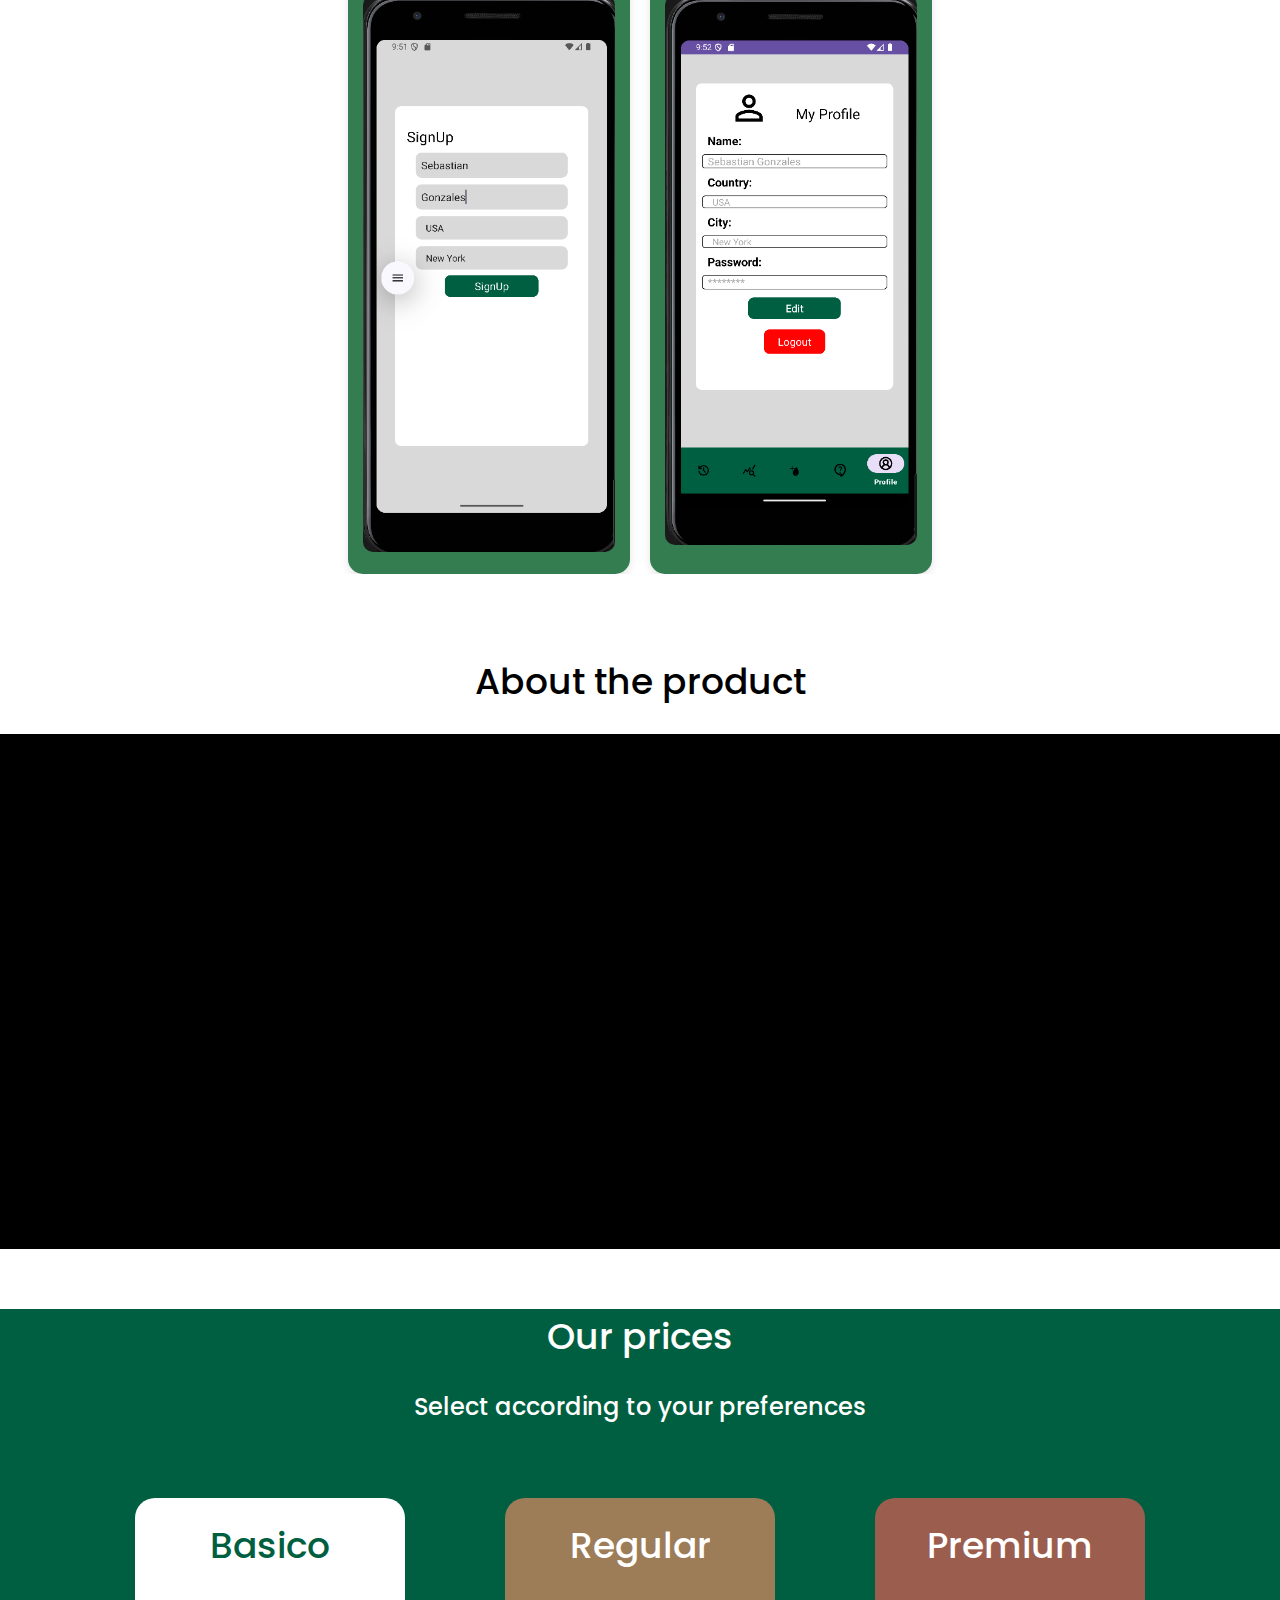
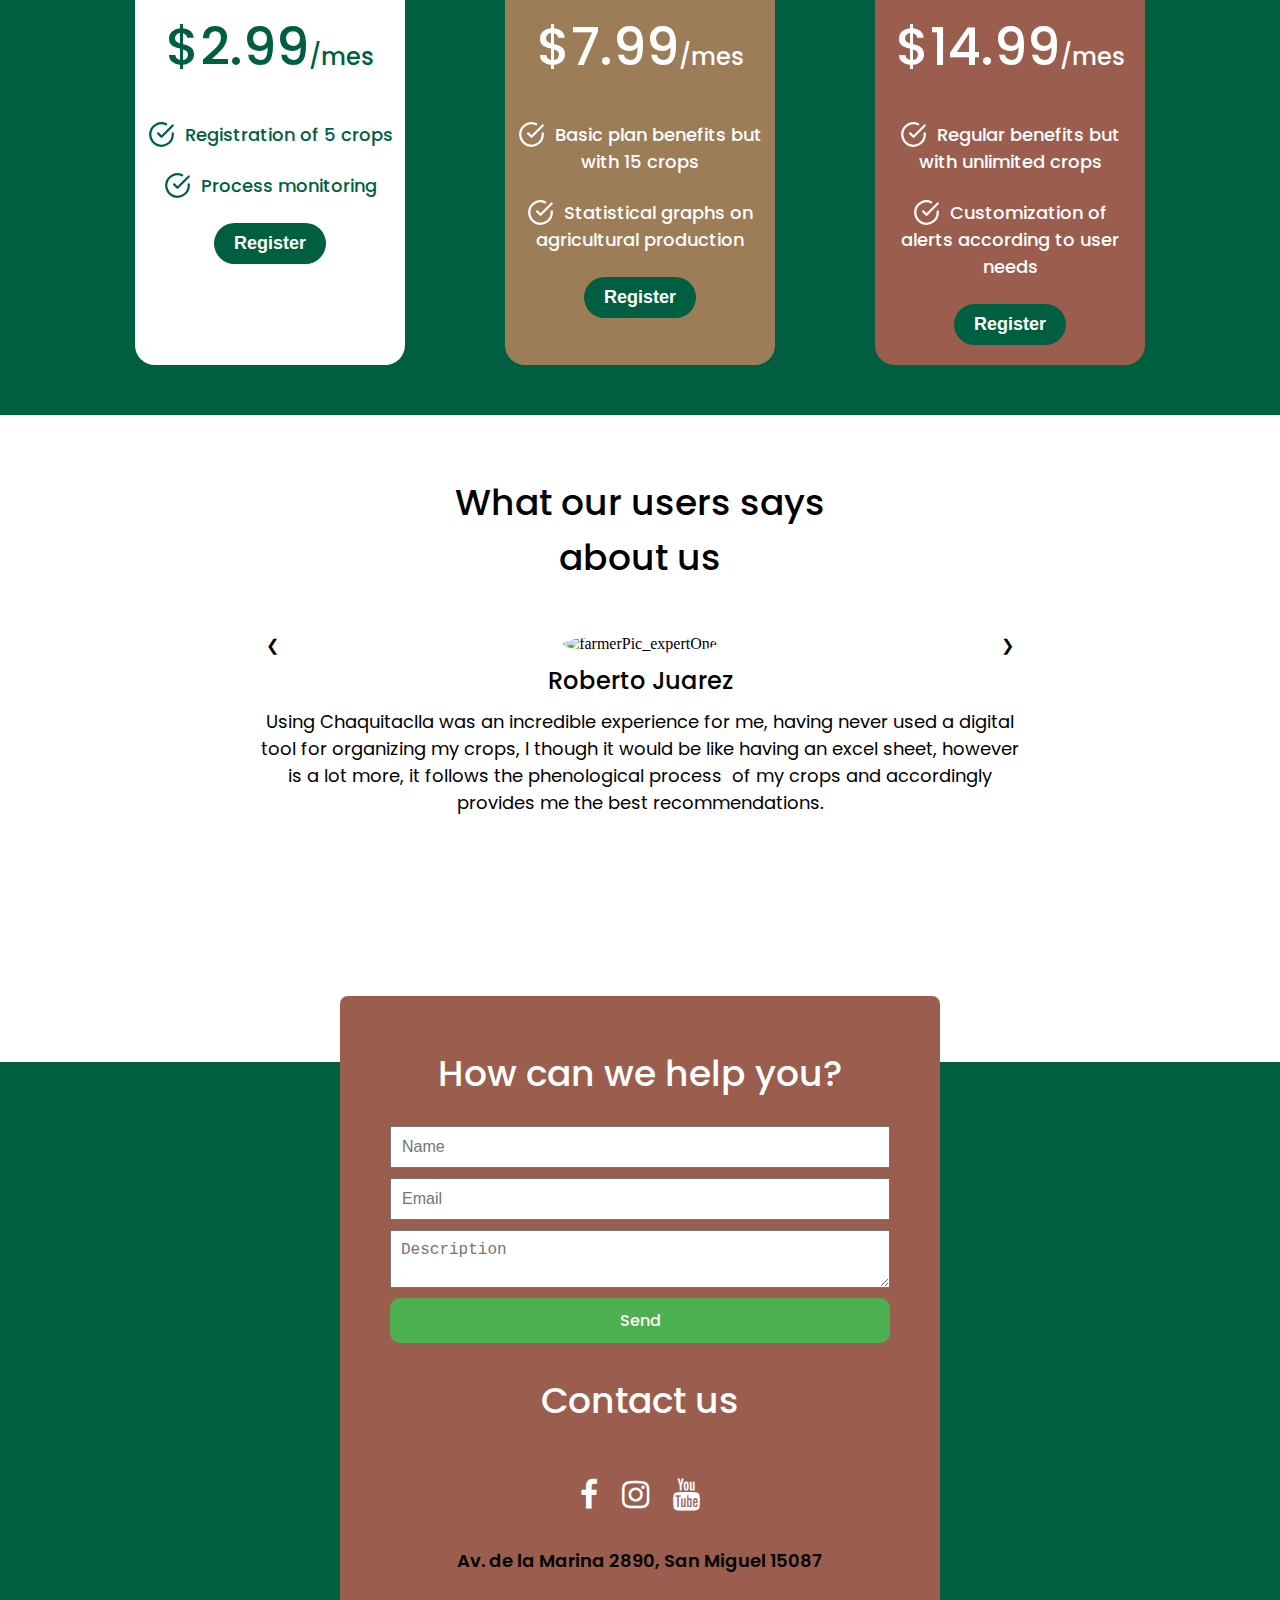
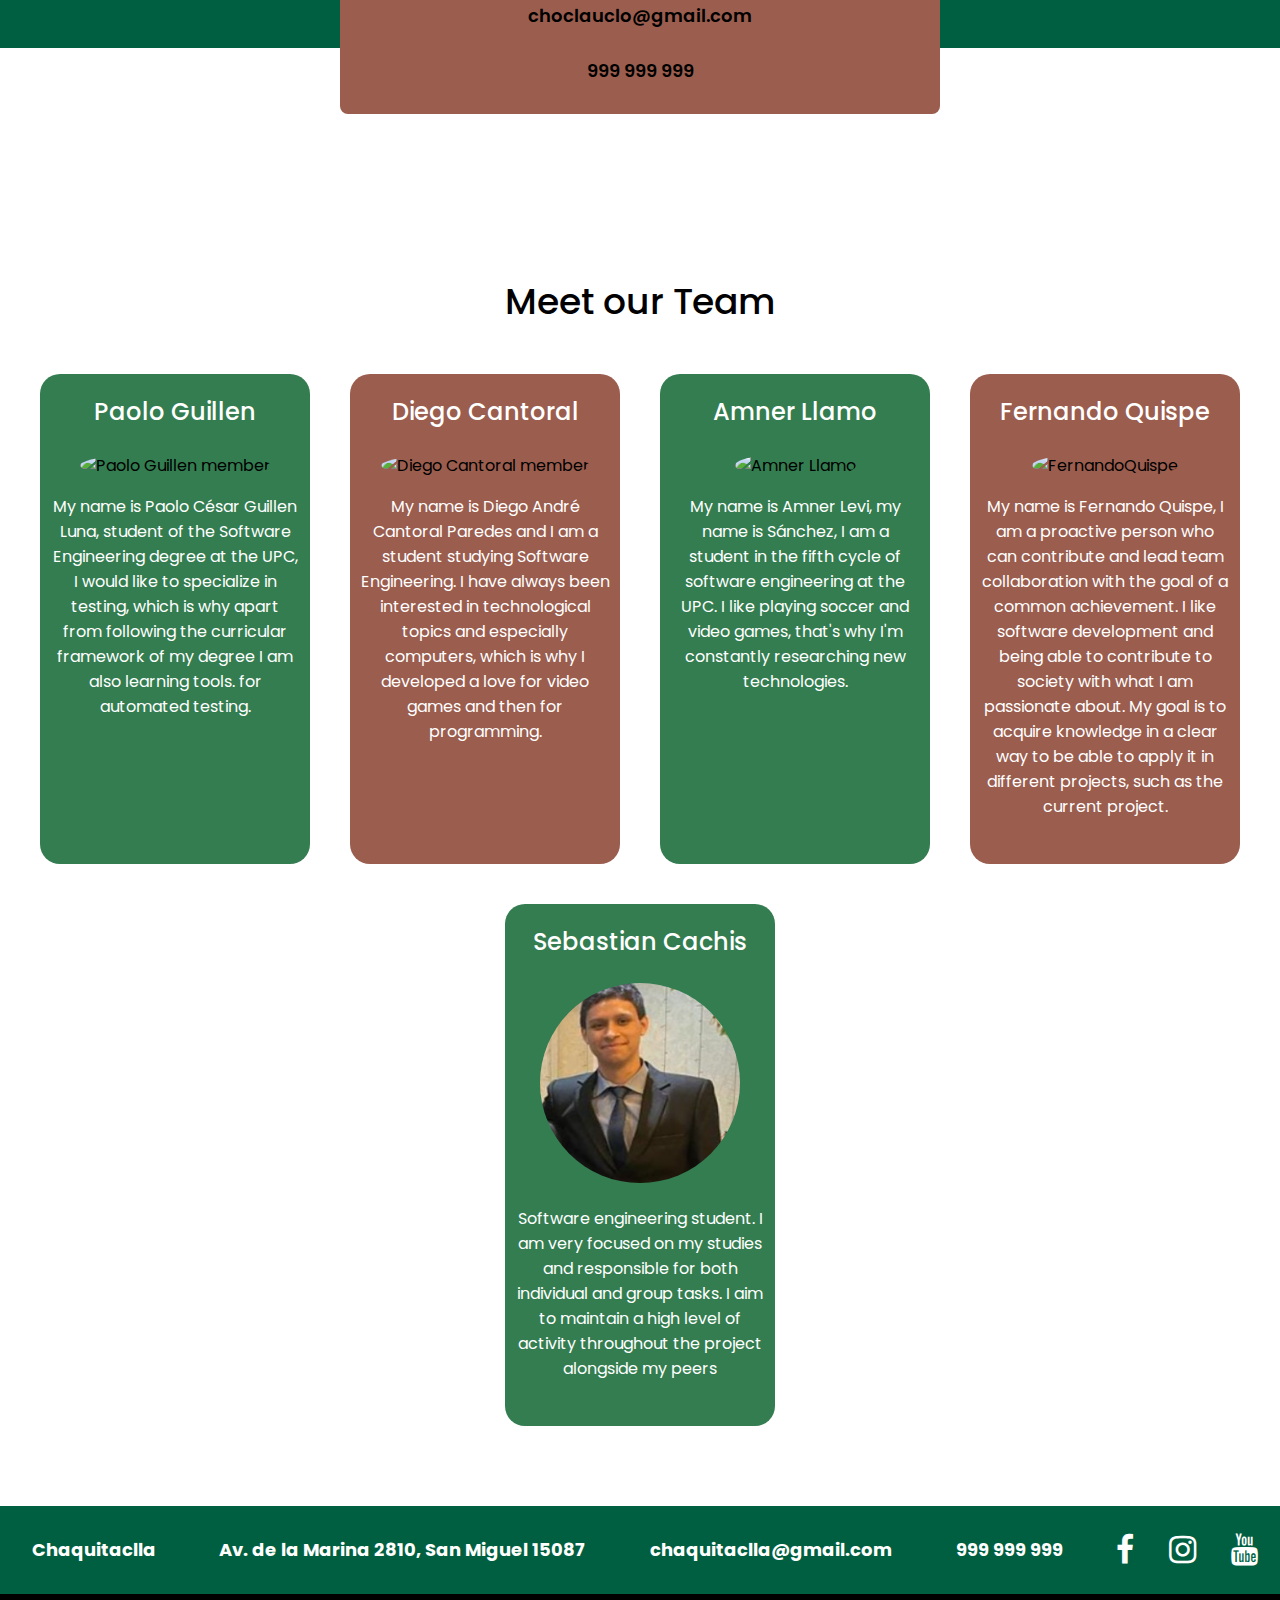
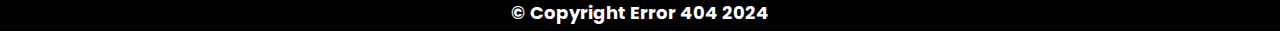
==== commit c15d2e0b: "Update index.html" ====
--- a/index.html
+++ b/index.html
@@ -42,16 +42,19 @@
         <a href="#about-us">About Us</a>
     </div>
 
-    <section id="home">
-        <div class="overlay"></div> 
-        <div class="centered-text">
-            <h1>Chaquitaclla</h1>
-            <h2>Optimize your crops with our intelligent platform!</h2> 
-            <div class="playstore-image">
+   <section id="home">
+    <div class="overlay"></div> 
+    <div class="centered-text">
+        <h1>Chaquitaclla</h1>
+        <h2>Optimize your crops with our intelligent platform!</h2> 
+        <div class="playstore-image">
+            <a href="https://drive.google.com/file/d/1vR2RkEpZ5LctCl7ITmV0X0VtaBsYmqb2/view?usp=sharing" target="_blank">
                 <img src="images/playstore.png" alt="Descargar en Play Store">
-            </div>            
-        </div>
-    </section>
+            </a>
+        </div>            
+    </div>
+</section>
+
 
     <section id="about-product">
         <h2>Find more about our platform</h2>
--- a/styles.css
+++ b/styles.css
@@ -292,11 +292,11 @@
     display: flex;
     justify-content: center;
     flex-wrap: wrap;
-    display: none;
     margin-top: 50px;
     width: 100%;
     overflow: hidden;
     position: relative;
+    box-sizing: border-box; /* Ensure padding is included in the width */
 }
 
 .carousel-item {
@@ -307,6 +307,7 @@
     box-shadow: 0 4px 8px rgba(0, 0, 0, 0.1);
     padding: 15px;
     transition: transform 0.3s ease, box-shadow 0.3s ease;
+    box-sizing: border-box; /* Ensure padding is included in the width */
 }
 
 .carousel-item:hover {
@@ -330,18 +331,20 @@
         scroll-snap-type: x mandatory;
         -webkit-overflow-scrolling: touch;
         padding: 10px 20px;
+        box-sizing: border-box; /* Ensure padding is included in the width */
     }
 
     .carousel-item {
-        flex: 0 0 30%; /* Cada card ocupa un 45% del ancho */
+        flex: 0 0 35%; /* Each card takes up 45% of the width */
         scroll-snap-align: center;
-        margin: 0 10px; /* Añadir espacio entre cada card */
-        display: block; /* Mostrar las imágenes individualmente */
+        margin: 0 10px; /* Add space between each card */
+        display: block; /* Display images individually */
+        box-sizing: border-box; /* Ensure padding is included in the width */
     }
 
     .carousel-item img {
-        max-width: 90%; /* Reducir el tamaño de las imágenes en móvil */
-        margin: 0 auto; /* Centrar la imagen */
+        max-width: 90%; /* Reduce image size on mobile */
+        margin: 0 auto; /* Center the image */
     }
 }
 
@@ -353,8 +356,9 @@
     }
 
     .carousel-item {
-        flex: 0 0 22%; /* Cada card ocupa un 22% del ancho */
-        margin: 0 10px; /* Añadir espacio entre cada card */
+        flex: 0 0 22%; /* Each card takes up 22% of the width */
+        margin: 0 10px; /* Add space between each card */
+        box-sizing: border-box; /* Ensure padding is included in the width */
     }
 }
 /* Placeholder section for video about the product */
@@ -629,6 +633,7 @@
     justify-content: center; 
     align-items: center;
     width: 100%;
+    overflow: hidden; /* Asegura que no haya desbordamiento */
 }
 
 #contact-us h2 {
@@ -652,6 +657,7 @@
     justify-content: center;
     padding: 20px;
     width: 100%;
+    box-sizing: border-box; /* Asegura que el padding se incluya en el ancho total */
 }
 
 .contact-container .form {
@@ -662,6 +668,7 @@
     background-color: #9A5D4E;
     padding: 20px;
     border-radius: 8px;
+    box-sizing: border-box; /* Asegura que el padding se incluya en el ancho total */
 }
 
 .contact-container .form form {
@@ -677,6 +684,7 @@
     font-size: 16px;
     width: 100%;
     max-width: 500px;
+    box-sizing: border-box; /* Asegura que el padding se incluya en el ancho total */
 }
 
 .contact-container .form button {
@@ -689,6 +697,7 @@
     width: 100%;
     max-width: 500px;
     border-radius: 10px;
+    box-sizing: border-box; /* Asegura que el padding se incluya en el ancho total */
 }
 
 .contact-container .form button:hover {
@@ -707,13 +716,15 @@
         margin: 0; /* Remove margin for mobile */
         width: 100%; /* Ensure the form takes full width */
         max-width: 100%; /* Remove max-width to prevent overflow */
+        padding: 10px; /* Reduce padding for mobile */
     }
 
     .contact-container .form input,
     .contact-container .form textarea,
     .contact-container .form button {
-        width: 90%; /* Reduce input width slightly */
+        width: 100%; /* Ensure full width for inputs */
         max-width: none; /* Disable max-width for mobile */
+        padding: 10px; /* Ensure padding is consistent */
     }
 }
 
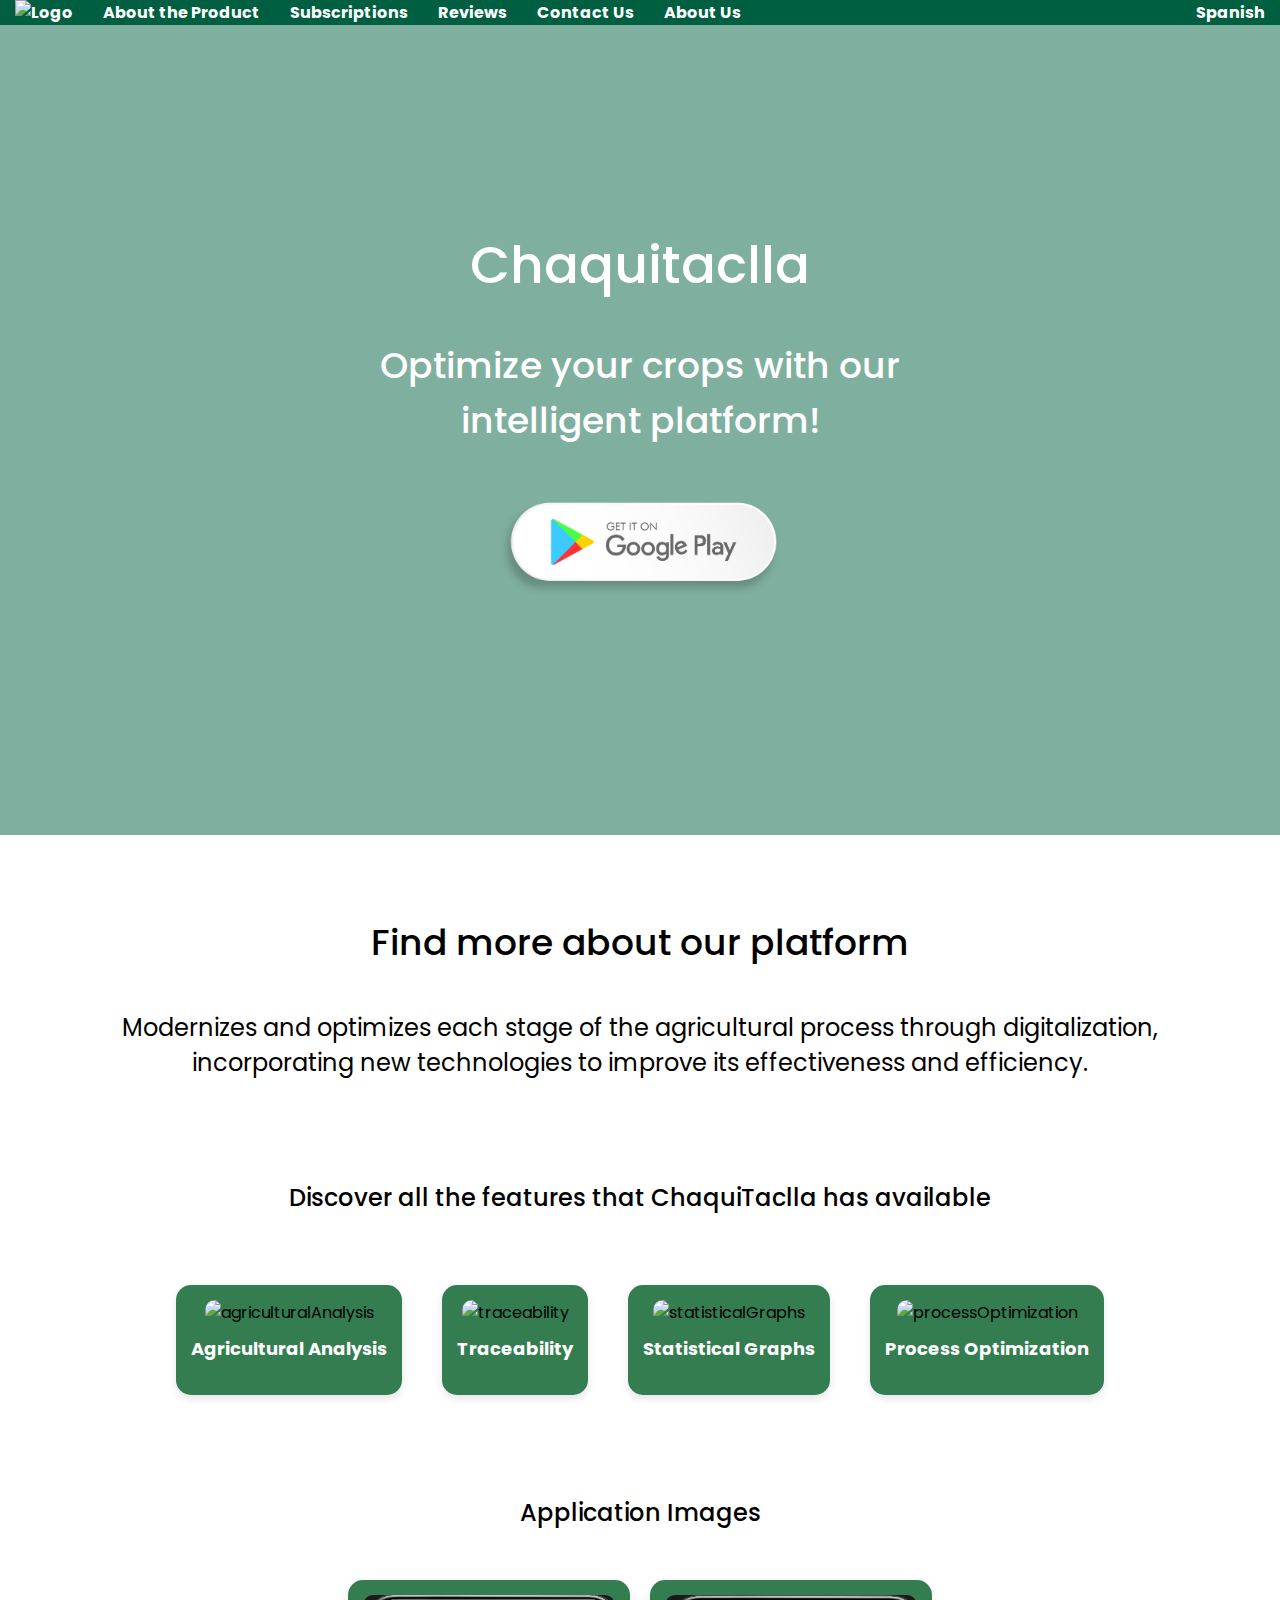
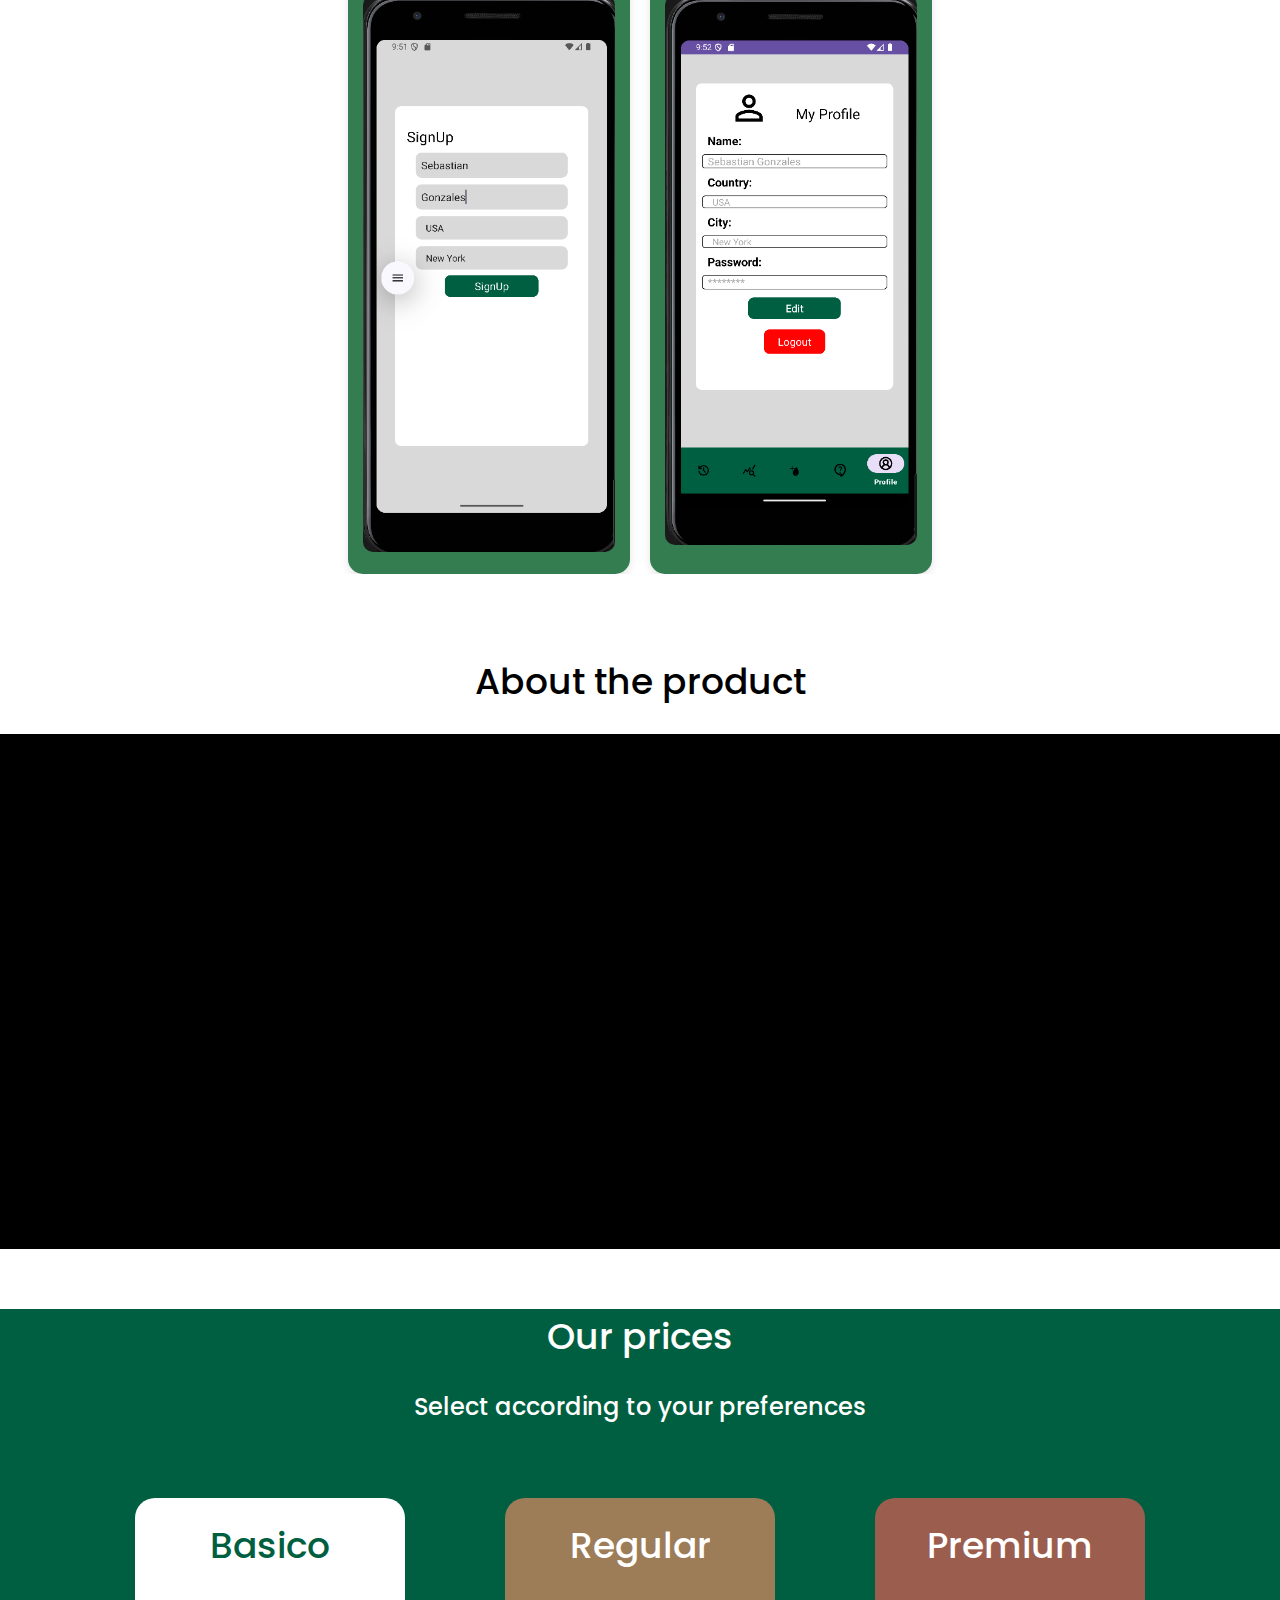
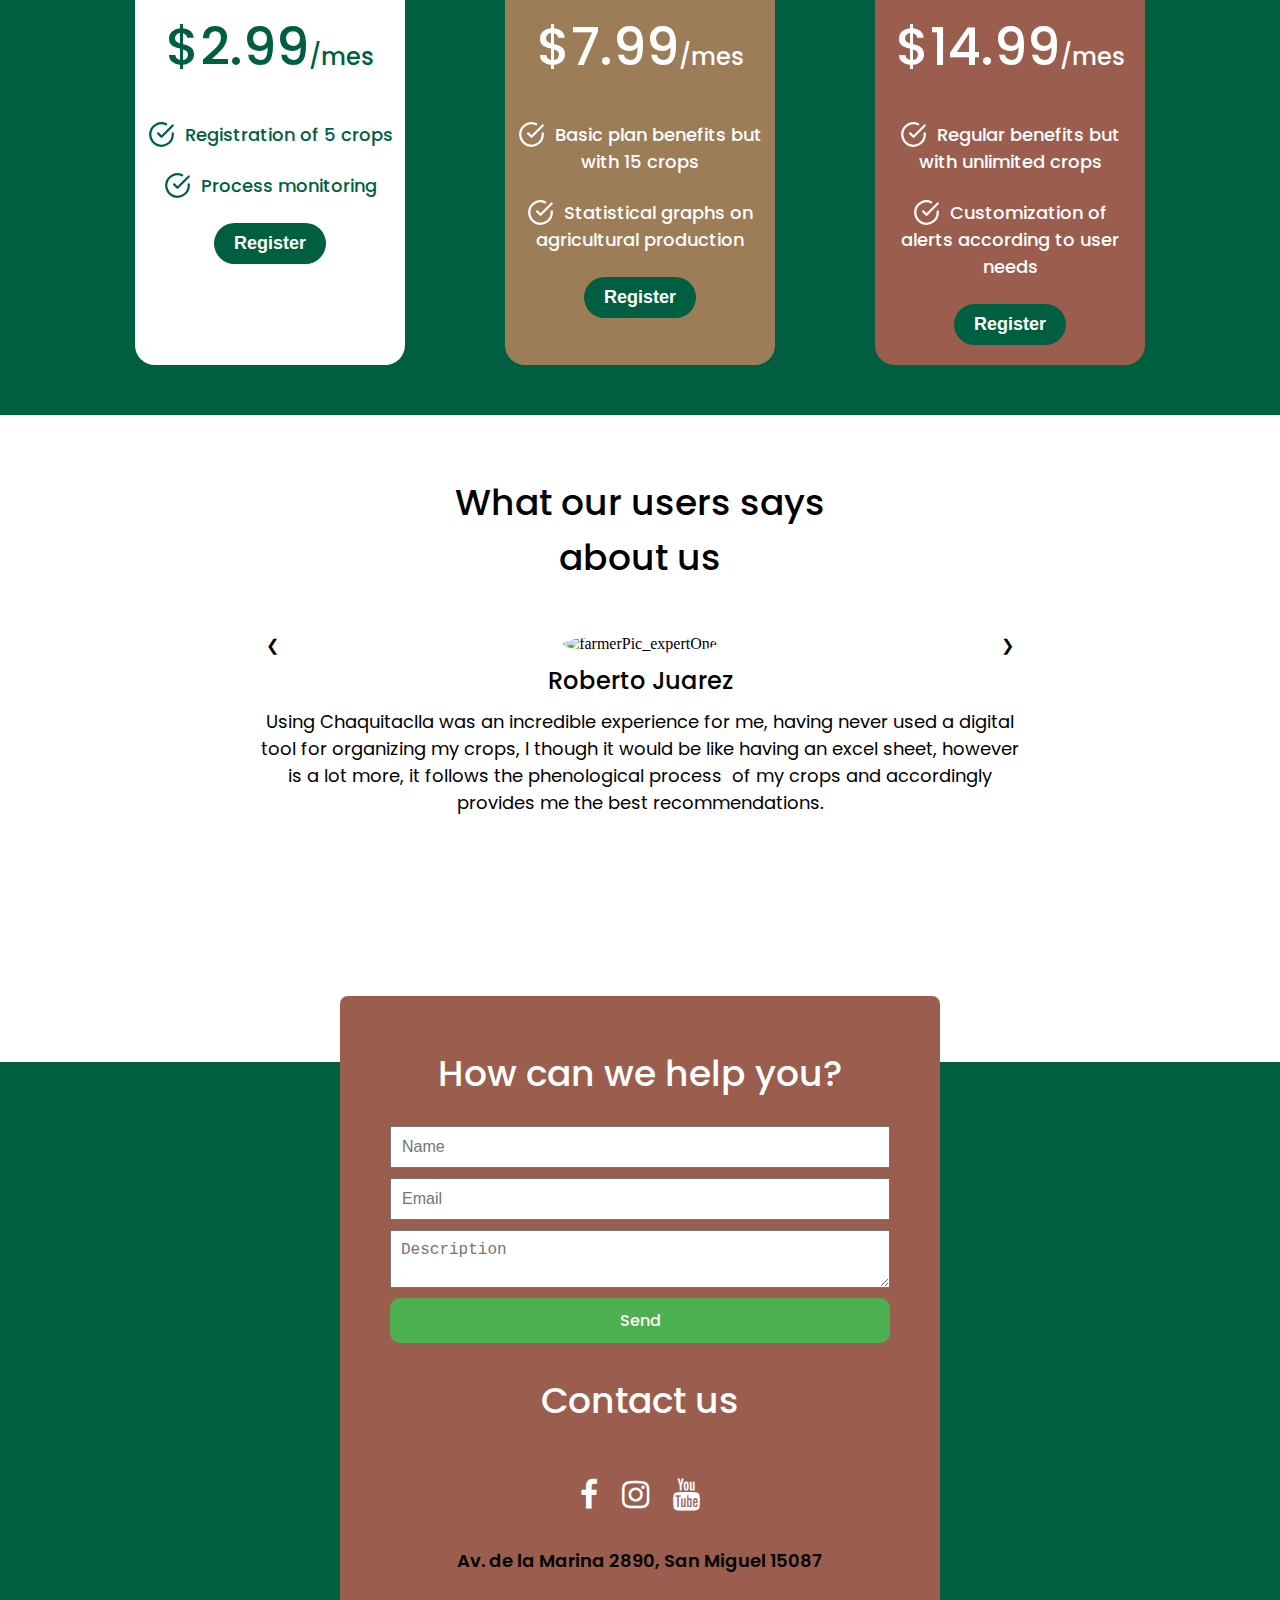
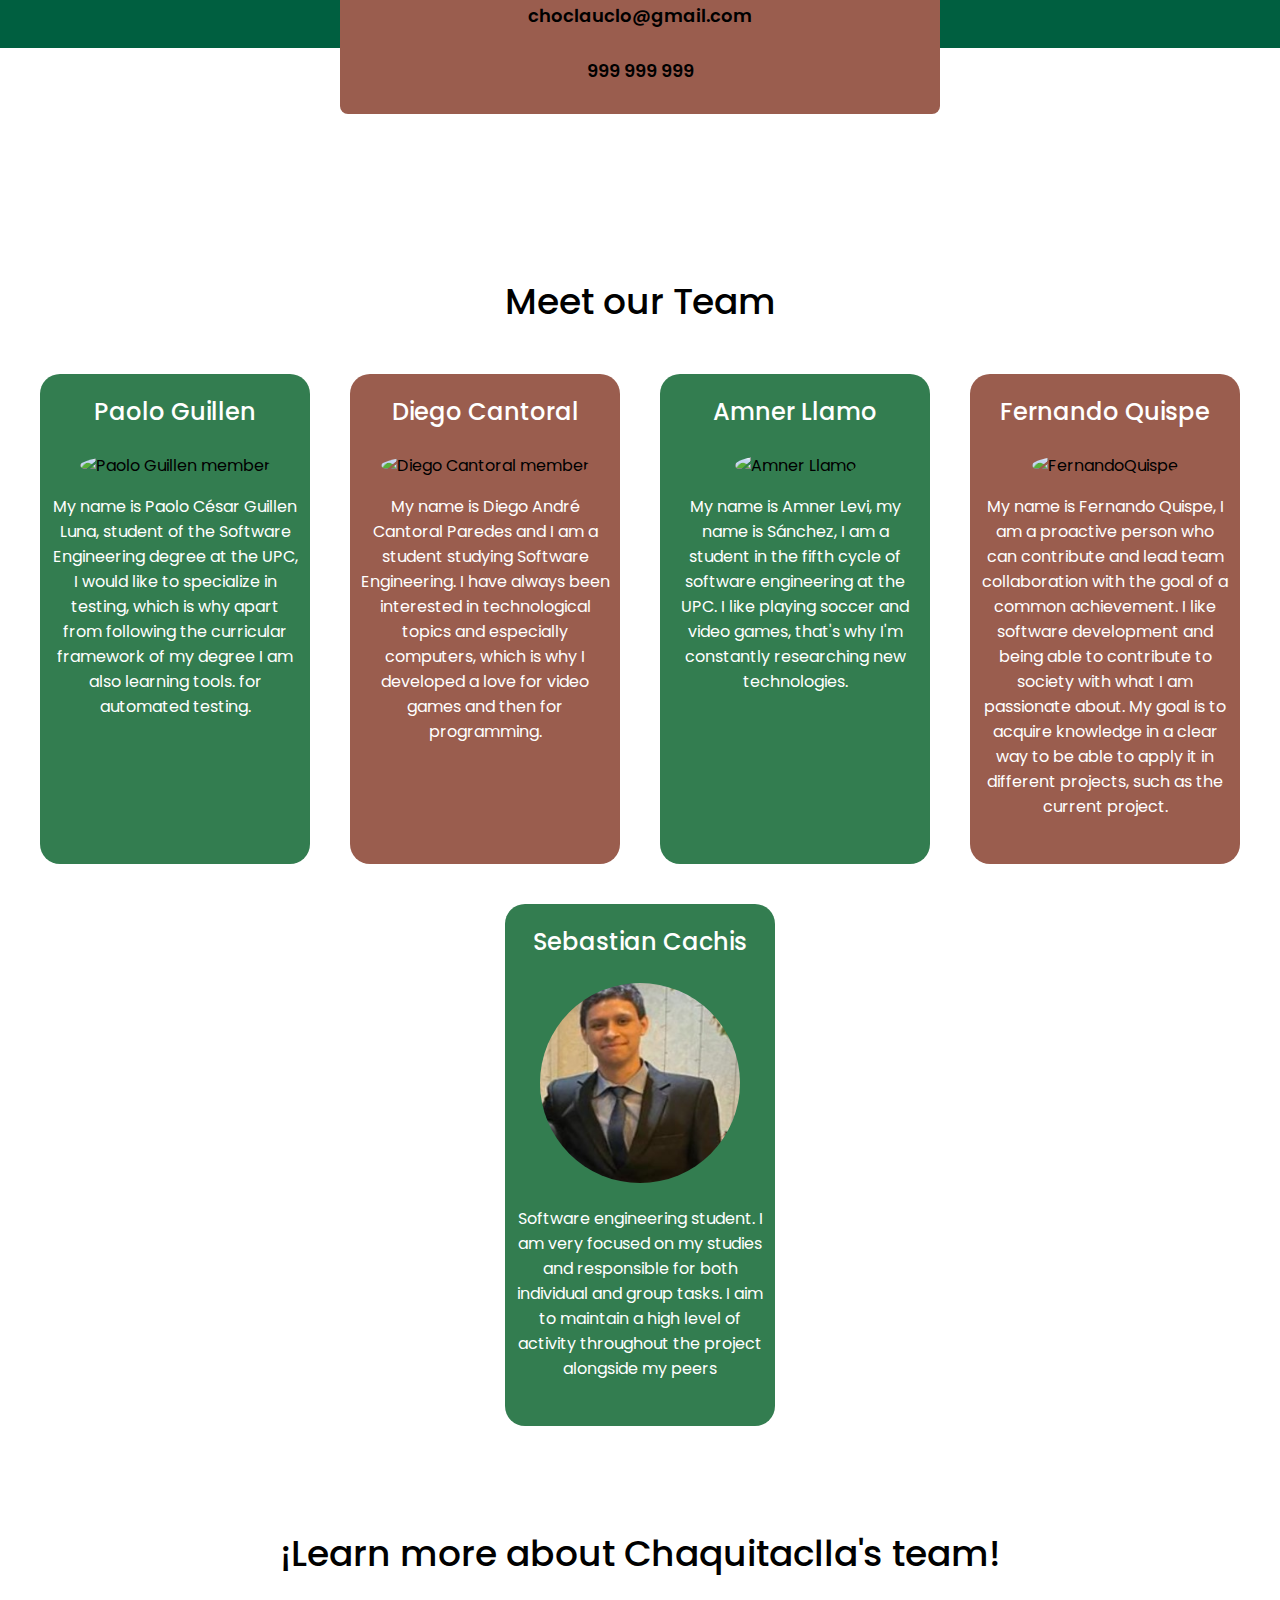
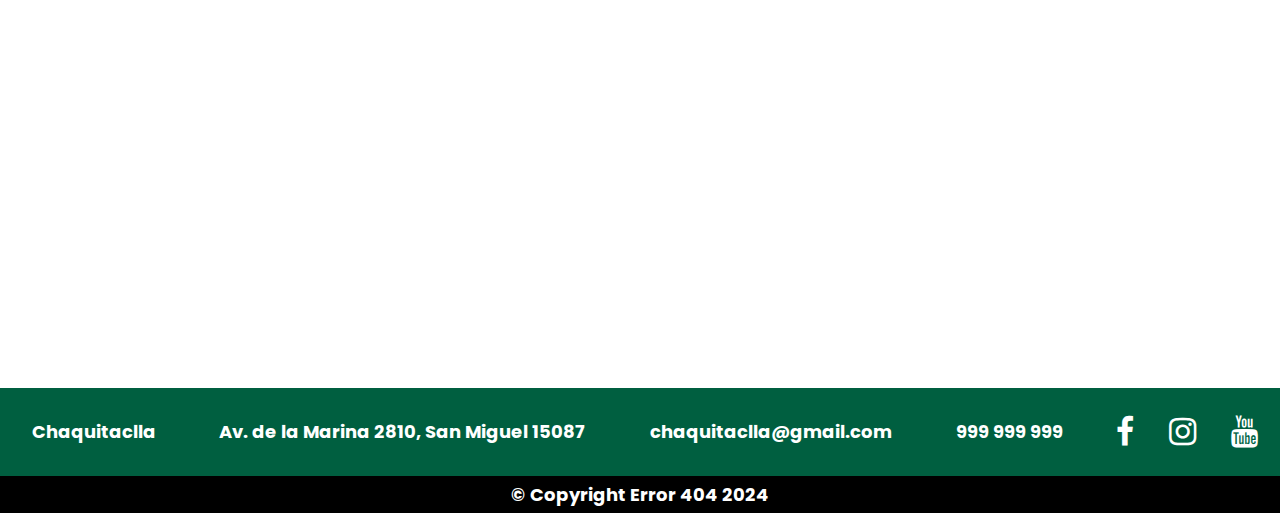
==== commit 6ee0b5d3: "Update index.html" ====
--- a/index.html
+++ b/index.html
@@ -48,7 +48,7 @@
         <h1>Chaquitaclla</h1>
         <h2>Optimize your crops with our intelligent platform!</h2> 
         <div class="playstore-image">
-            <a href="https://drive.google.com/file/d/1vR2RkEpZ5LctCl7ITmV0X0VtaBsYmqb2/view?usp=sharing" target="_blank">
+            <a href="https://drive.google.com/file/d/1W3-FQO_TgceChDsEcl_qTD8lK_LKSFCm/view?usp=sharing" target="_blank">
                 <img src="images/playstore.png" alt="Descargar en Play Store">
             </a>
         </div>            
@@ -93,11 +93,12 @@
     </section>
     
     <section id="about-product-video">
-        <h2>About the product</h2>
-        <div class="video-container">
-            <iframe src="https://www.youtube.com/embed/dorrX2LZ9P4" frameborder="0" allow="accelerometer; autoplay; clipboard-write; encrypted-media; gyroscope; picture-in-picture" allowfullscreen></iframe>
-        </div>
-    </section> 
+    <h2>About the product</h2>
+    <div class="video-container">
+        <iframe src="https://www.youtube.com/embed/k7EmoFDzKKU" frameborder="0" allow="accelerometer; autoplay; clipboard-write; encrypted-media; gyroscope; picture-in-picture" allowfullscreen></iframe>
+    </div>
+</section>
+
 
 
     <section id="subscriptions">
@@ -208,12 +209,11 @@
   
     </section>
 
-<!--
 <section id="about-team-video">
     <h2>¡Learn more about Chaquitaclla's team!</h2>
-    <iframe width="560" height="315" src="" frameborder="0" allow="accelerometer; autoplay; clipboard-write; encrypted-media; gyroscope; picture-in-picture" allowfullscreen></iframe>
+    <iframe width="560" height="315" src="https://www.youtube.com/embed/ycrfa-8C2jc" frameborder="0" allow="accelerometer; autoplay; clipboard-write; encrypted-media; gyroscope; picture-in-picture" allowfullscreen></iframe>
 </section>
--->
+
 
 
 
